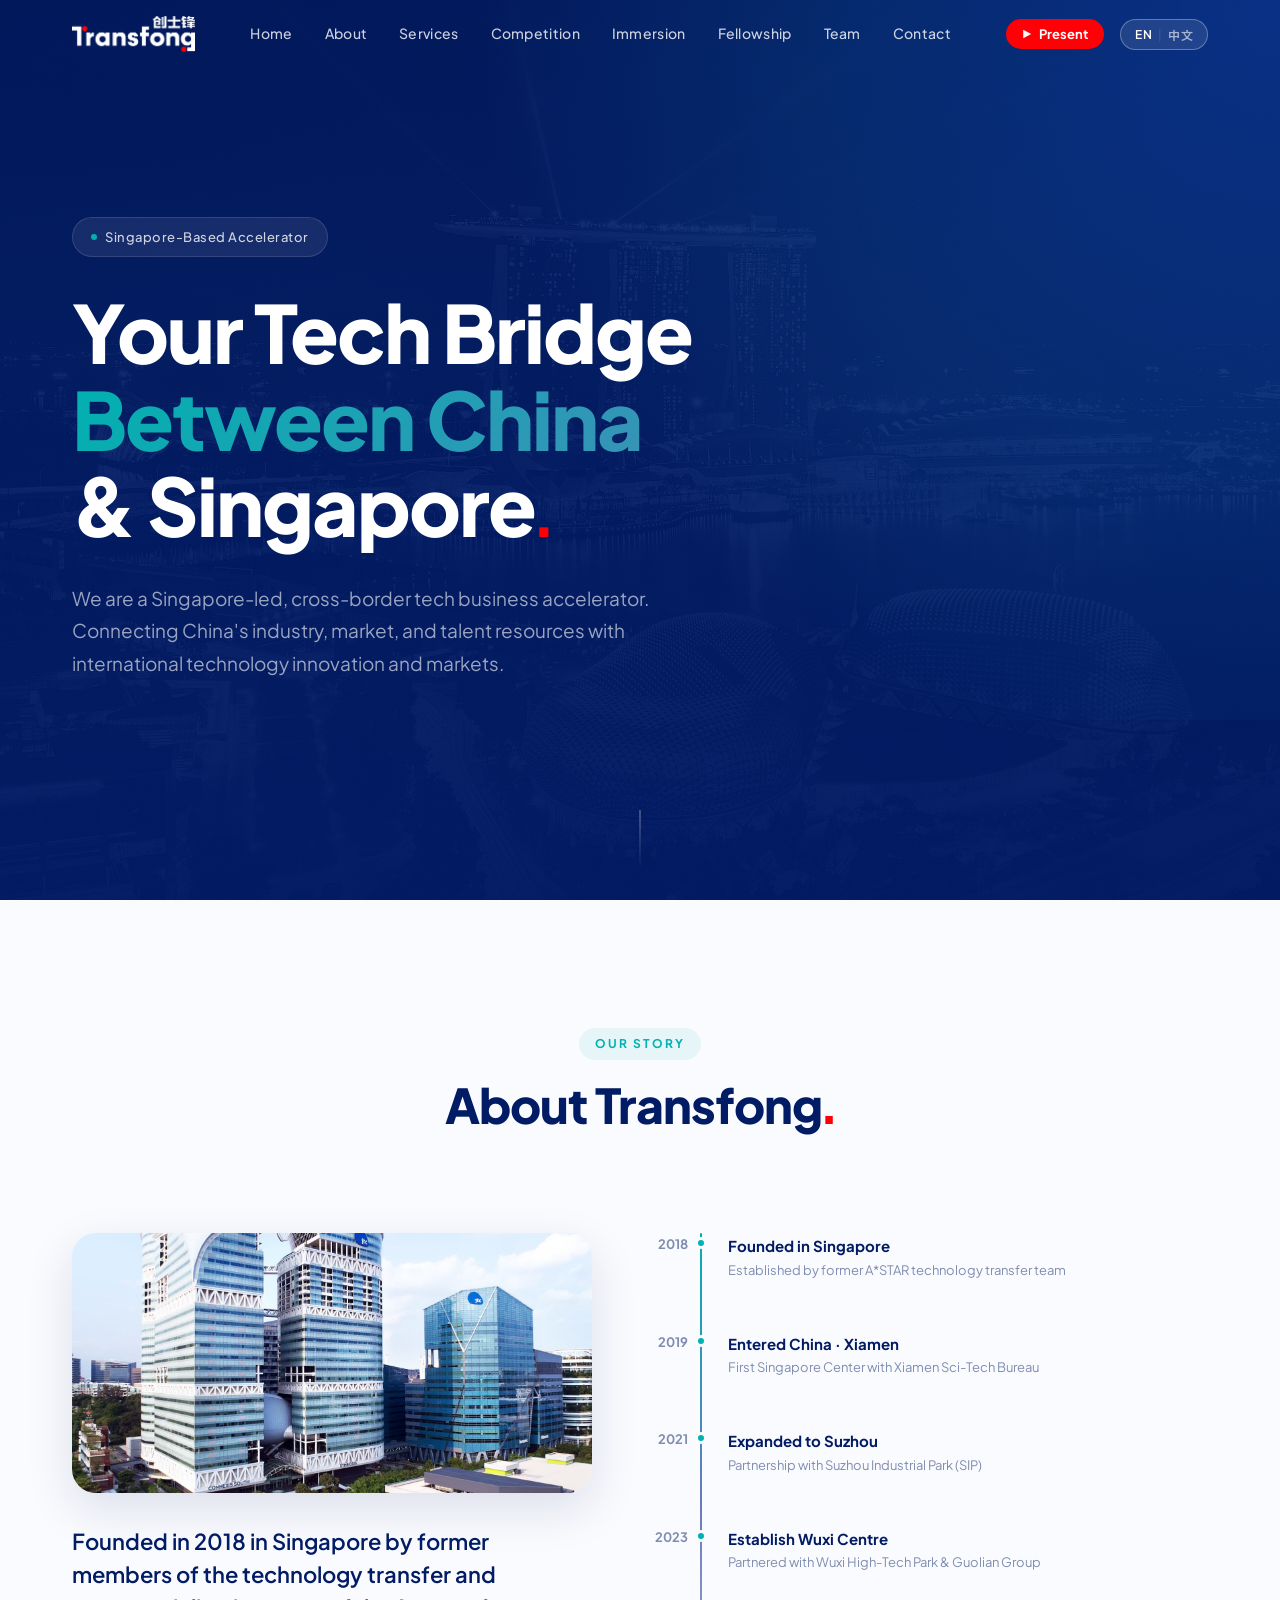
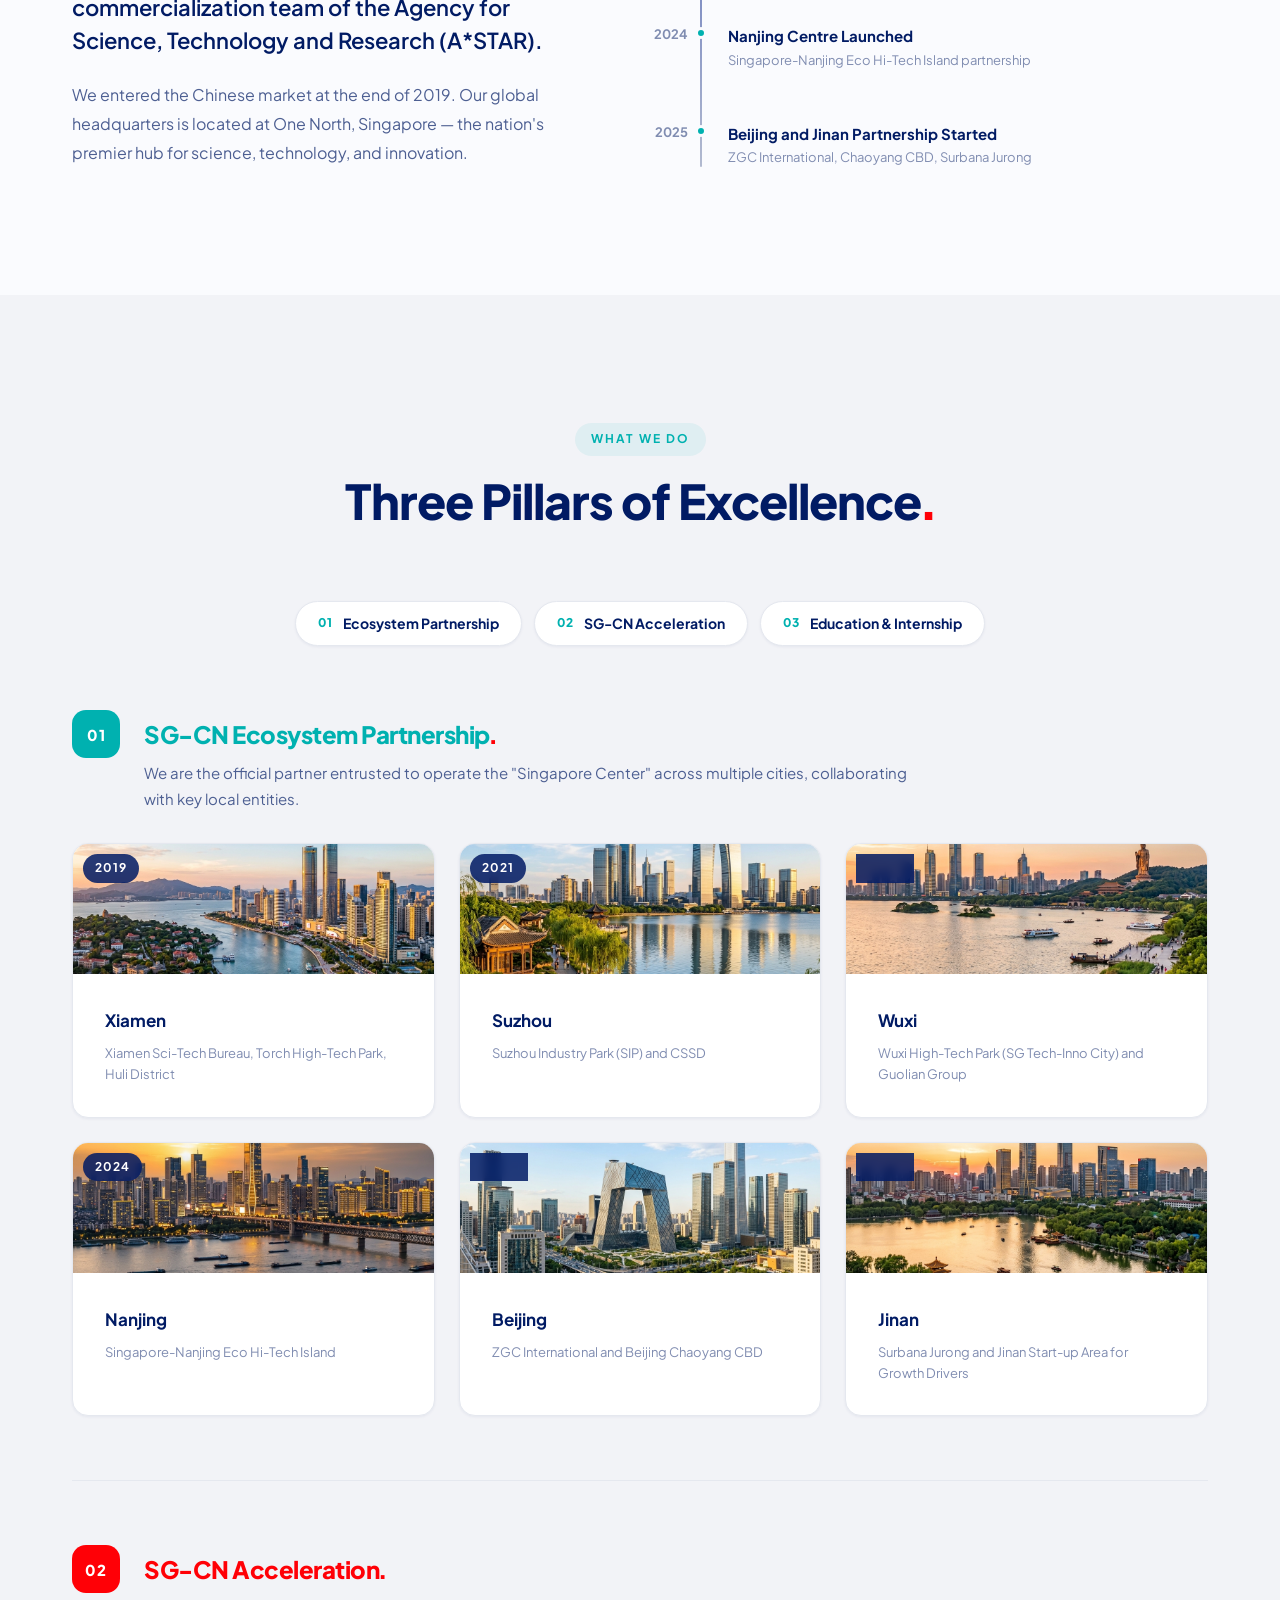
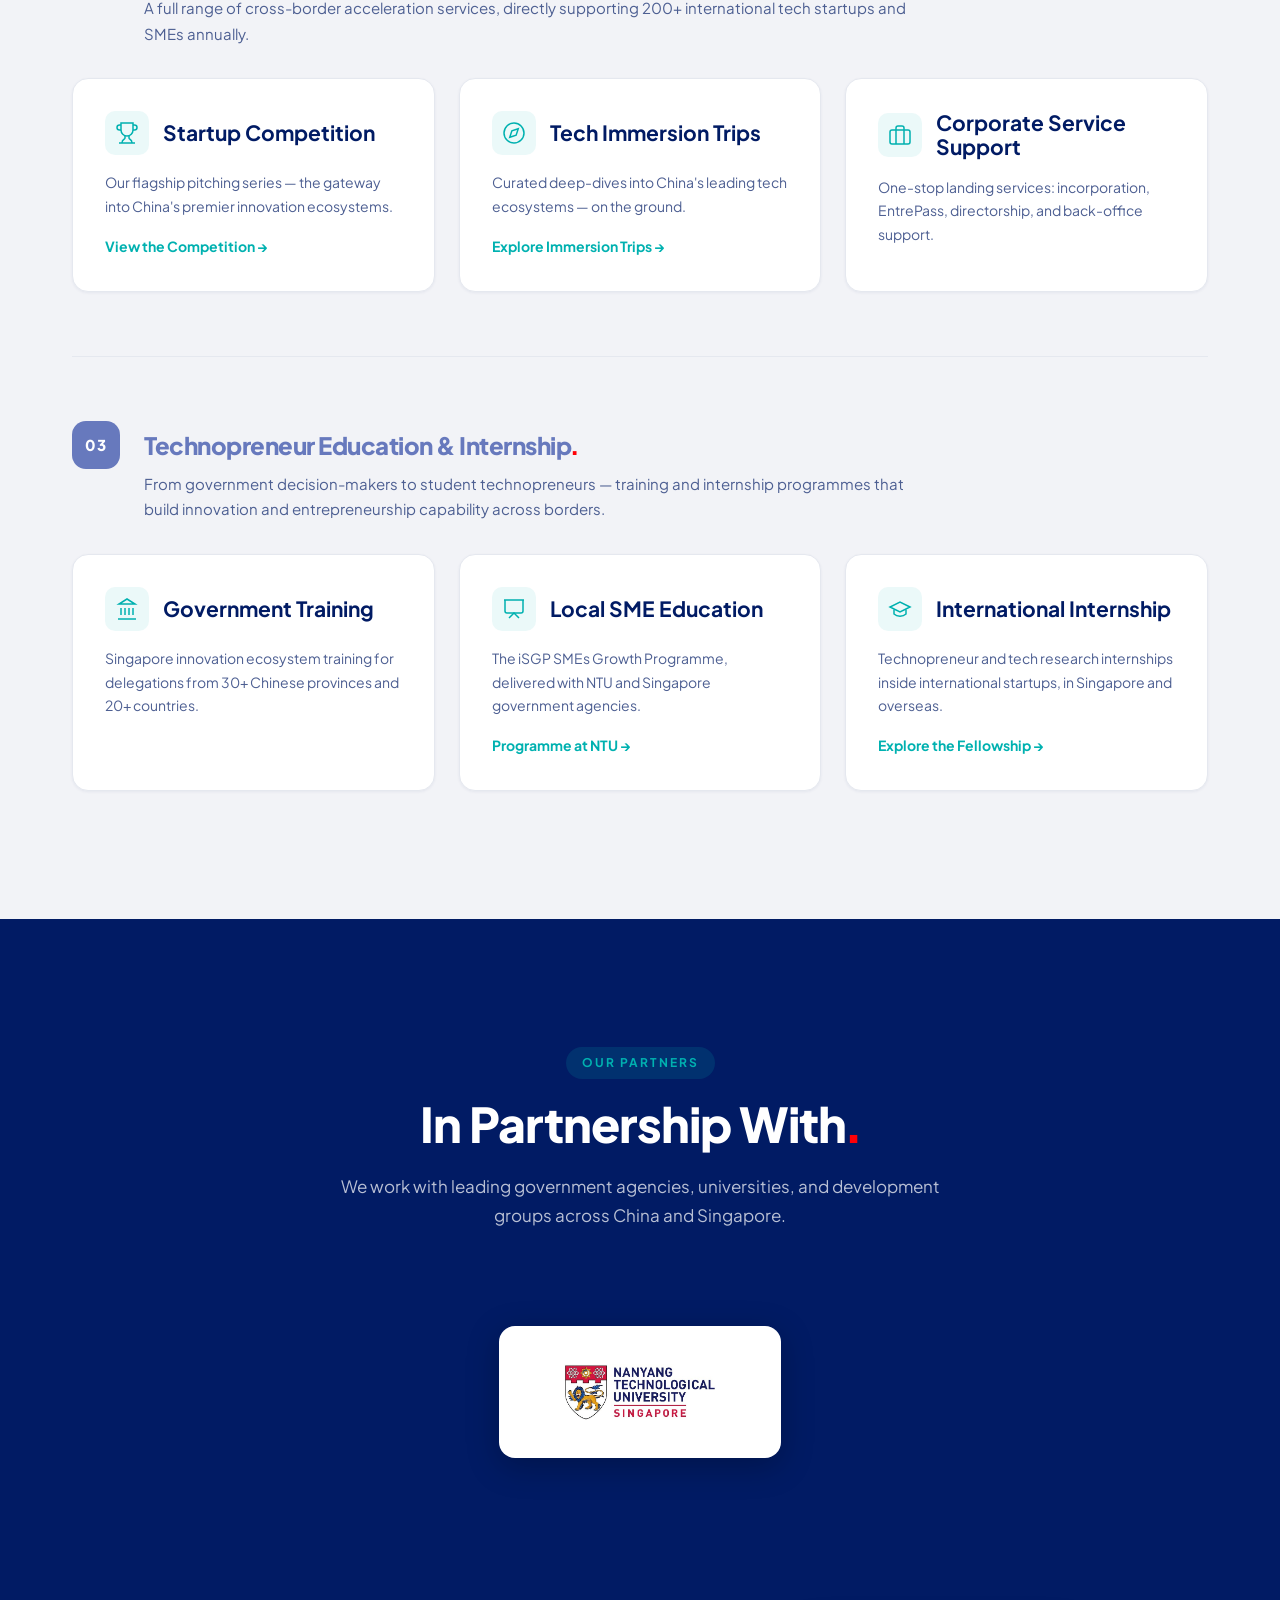
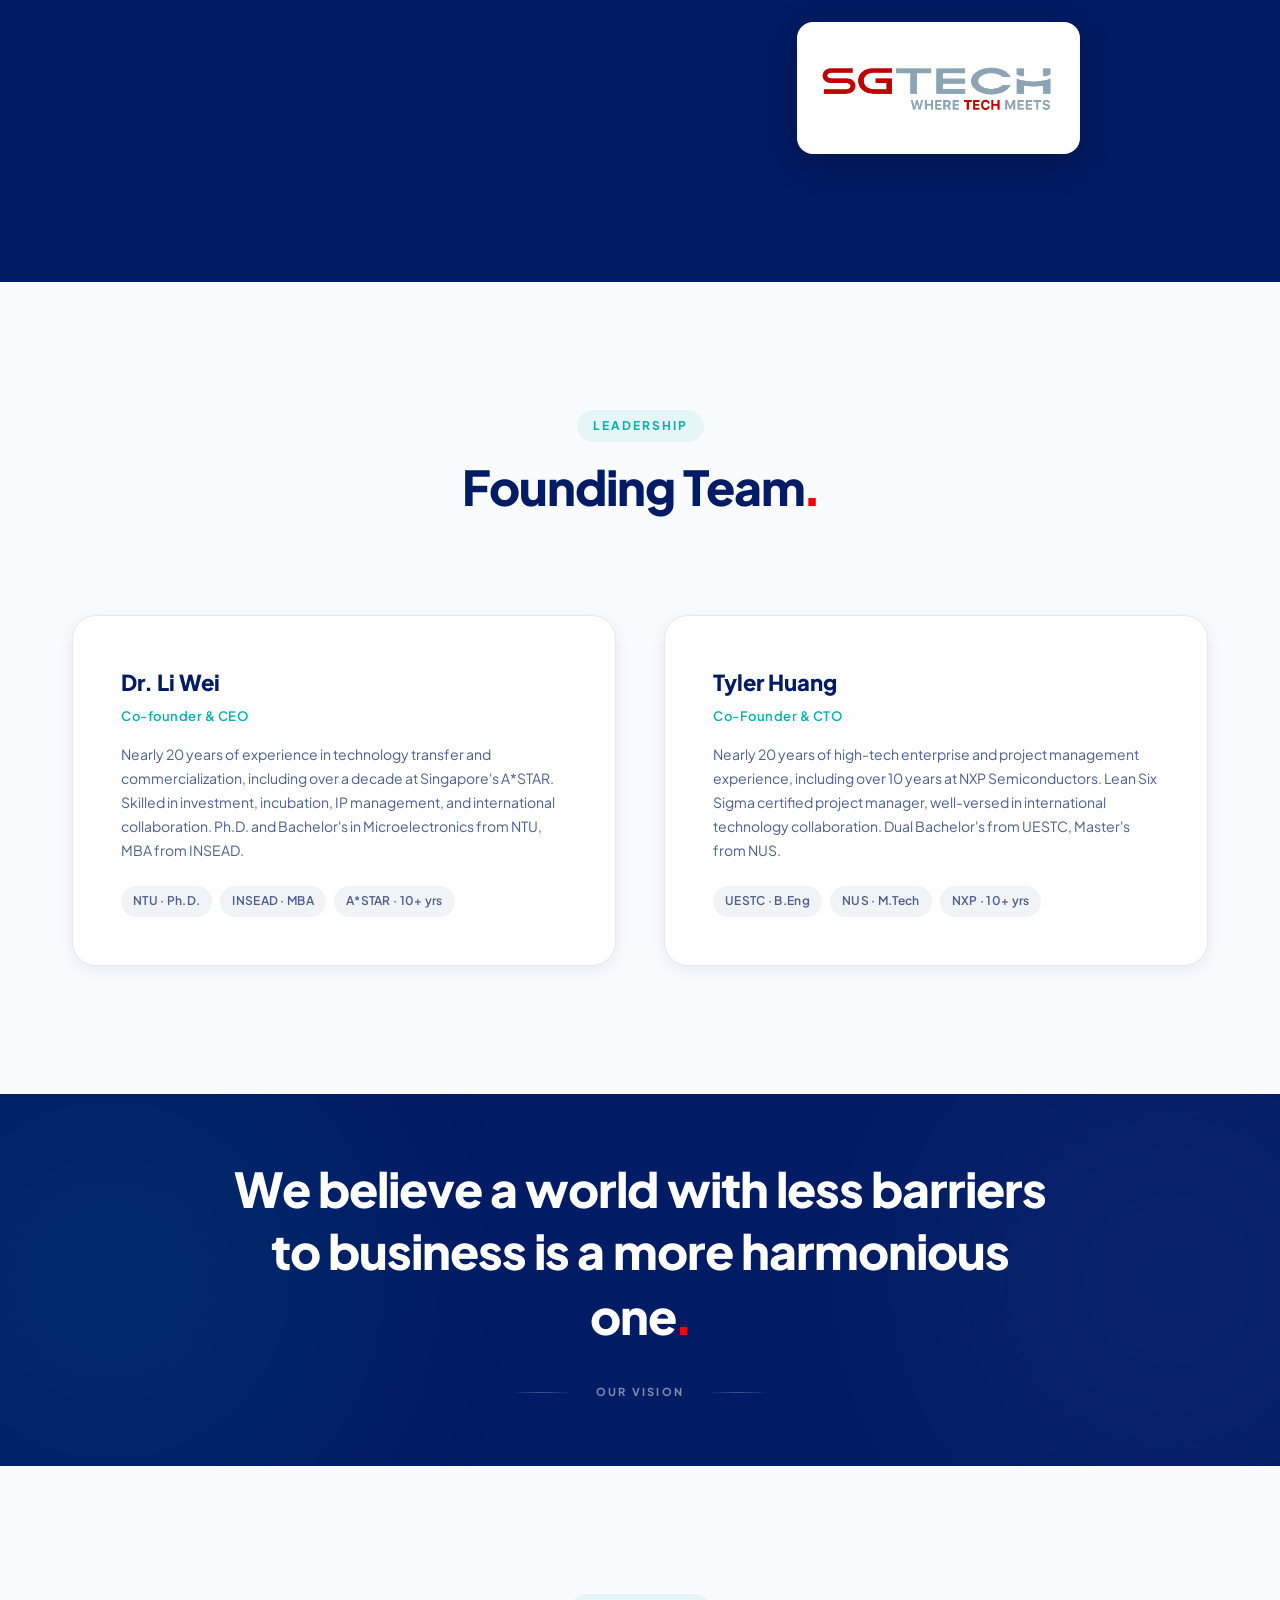
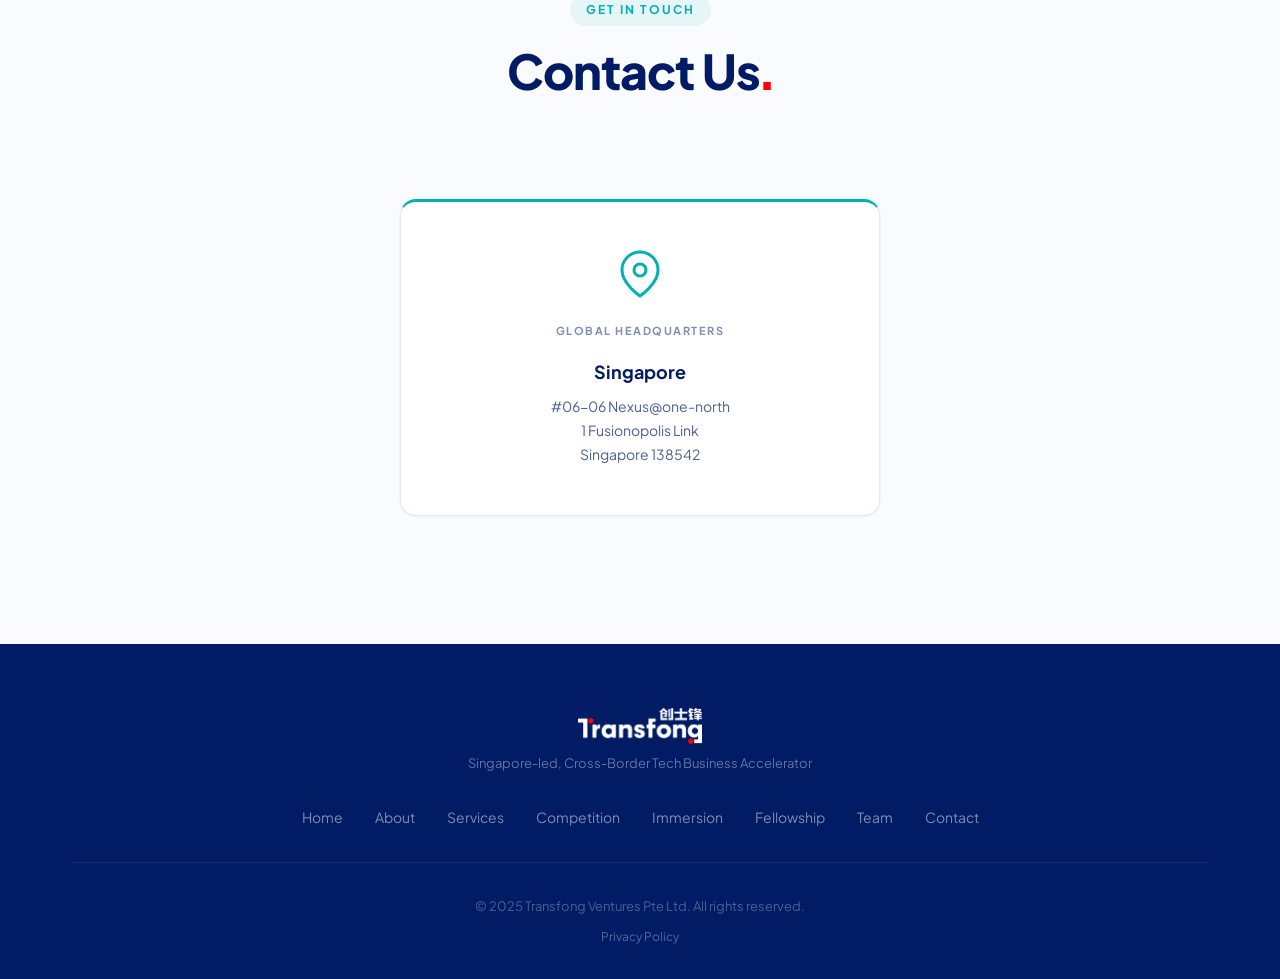
==== index.html @ d2dc5a43 "Partner section becomes flip cards on the webpage and in the deck - Front shows the logo only; hover" ====
<!DOCTYPE html>
<html lang="en" data-lang="en">
<head>
    <meta charset="UTF-8">
    <meta name="viewport" content="width=device-width, initial-scale=1.0">
    <title>Transfong — Cross-Border Tech Business Accelerator</title>
    <link rel="icon" type="image/png" href="favicon.png">
    <meta name="description" content="Transfong is a Singapore-based cross-border tech business accelerator connecting China and international markets through ecosystem partnerships, acceleration, and training.">
    <meta name="keywords" content="Transfong, Singapore, accelerator, cross-border, technology, China, startup">
    <link rel="preconnect" href="https://fonts.googleapis.com">
    <link rel="preconnect" href="https://fonts.gstatic.com" crossorigin>
    <link href="https://fonts.googleapis.com/css2?family=Noto+Sans+SC:wght@300;400;500;600;700;800;900&family=Plus+Jakarta+Sans:wght@300;400;500;600;700;800&display=swap" rel="stylesheet">
    <link rel="stylesheet" href="styles.css">
    <link rel="stylesheet" href="deck.css">
</head>
<body>

    <!-- Skip Link for Keyboard Accessibility -->
    <a href="#hero" class="skip-link">Skip to main content</a>

    <!-- ============ NAVIGATION ============ -->
    <nav class="navbar" id="navbar">
        <div class="nav-inner">
            <a href="#hero" class="nav-logo">
                <img src="pictures/Transfong Chinese Logo - On Blue.png" alt="Transfong" class="nav-logo-img nav-logo-dark" />
                <img src="pictures/Transfong Chinese Logo - On White.png" alt="Transfong" class="nav-logo-img nav-logo-light" />
            </a>
            <div class="nav-links" id="navLinks">
                <a href="#hero" class="nav-link" data-en="Home" data-zh="首页">Home</a>
                <a href="#about" class="nav-link" data-en="About" data-zh="关于我们">About</a>
                <a href="#services" class="nav-link" data-en="Services" data-zh="核心业务">Services</a>
                <a href="ai-acceleration.html" class="nav-link" data-en="Competition" data-zh="科创大赛">Competition</a>
                <a href="ai-immersion.html" class="nav-link" data-en="Immersion" data-zh="沉浸考察">Immersion</a>
                <a href="fellowship.html" class="nav-link" data-en="Fellowship" data-zh="英才计划">Fellowship</a>
                <a href="#team" class="nav-link" data-en="Team" data-zh="团队">Team</a>
                <a href="#contact" class="nav-link" data-en="Contact" data-zh="联系我们">Contact</a>
            </div>
            <div class="nav-actions">
                <button class="lang-toggle" id="langToggle" aria-label="Toggle Language">
                    <span class="lang-option active" data-lang="en">EN</span>
                    <span class="lang-divider">|</span>
                    <span class="lang-option" data-lang="zh">中文</span>
                </button>
                <button class="nav-burger" id="navBurger" aria-label="Toggle Menu">
                    <span></span>
                    <span></span>
                    <span></span>
                </button>
            </div>
        </div>
    </nav>

    <!-- ============ HERO SECTION ============ -->
    <section class="hero hero--photo" id="hero">
        <div class="hero-bg">
            <img src="pictures/Singapore-1.png" alt="Singapore skyline" class="hero-bg-photo" />
            <div class="hero-bg-overlay"></div>
            <!-- Sunshine effect top-right -->
            <div class="hero-sunshine"></div>
            <div class="hero-sunshine-rays"></div>
        </div>
        <div class="hero-content">
            <div class="hero-badge" data-en="Singapore-Based Accelerator" data-zh="新加坡科技加速器">
                <span class="hero-badge-dot"></span>
                Singapore-Based Accelerator
            </div>
            <h1 class="hero-title">
                <span class="hero-title-line" data-en="Your Tech Bridge" data-zh="助力科技企业">Your Tech Bridge</span>
                <span class="hero-title-line hero-title-accent" data-en="Between China" data-zh="搭建跨国">Between China</span>
                <span class="hero-title-line" data-en="& Singapore" data-zh="发展桥梁">& Singapore<span class="title-red-dot">.</span></span>
            </h1>
            <p class="hero-subtitle" data-en="We are a Singapore-led, cross-border tech business accelerator. Connecting China's industry, market, and talent resources with international technology innovation and markets." data-zh="我们是以新加坡为支点的跨境科技业务推动者。连接中国产业、市场和人才资源与国际科创技术和人才资源。">
                We are a Singapore-led, cross-border tech business accelerator. Connecting China's industry, market, and talent resources with international technology innovation and markets.
            </p>

        </div>
        <div class="hero-scroll-indicator">
            <div class="scroll-line"></div>
        </div>
    </section>

    <!-- ============ ABOUT SECTION ============ -->
    <section class="section section-about" id="about">
        <div class="container">
            <div class="section-header">
                <span class="section-label" data-en="Our Story" data-zh="我们的故事">Our Story</span>
                <h2 class="section-title" data-en="About Transfong" data-zh="关于创士锋">About Transfong<span class="title-red-dot">.</span></h2>
            </div>
            <div class="about-grid about-grid--with-photo">
                <div class="about-photo-col">
                    <div class="about-connexis-img">
                        <img src="pictures/Connexis.jpg" alt="Connexis, One-North Singapore" class="about-singapore-photo" />
                    </div>
                    <div class="about-narrative">
                        <p class="about-lead" data-en="Founded in 2018 in Singapore by former members of the technology transfer and commercialization team of the Agency for Science, Technology and Research (A*STAR)." data-zh="2018年，Transfong Ventures（新加坡创士锋）由原新加坡科技研究局（A*STAR）技术转移和商业化团队成员在新加坡创立。">
                            Founded in 2018 in Singapore by former members of the technology transfer and commercialization team of the Agency for Science, Technology and Research (A*STAR).
                        </p>
                        <p class="about-body" data-en="We entered the Chinese market at the end of 2019. Our global headquarters is located at One North, Singapore — the nation's premier hub for science, technology, and innovation." data-zh="2019年底开始进入中国。创士锋新加坡总部位于纬壹科技城——新加坡首屈一指的科技创新枢纽。">
                            We entered the Chinese market at the end of 2019. Our global headquarters is located at One North, Singapore — the nation's premier hub for science, technology, and innovation.
                        </p>
                    </div>
                </div>
                <div class="about-timeline">
                    <div class="timeline">
                        <div class="timeline-item" data-year="2018">
                            <div class="timeline-marker"></div>
                            <div class="timeline-content">
                                <h4 data-en="Founded in Singapore" data-zh="新加坡创立">Founded in Singapore</h4>
                                <p data-en="Established by former A*STAR technology transfer team" data-zh="由原A*STAR技术转移团队创立">Established by former A*STAR technology transfer team</p>
                            </div>
                        </div>
                        <div class="timeline-item" data-year="2019">
                            <div class="timeline-marker"></div>
                            <div class="timeline-content">
                                <h4 data-en="Entered China · Xiamen" data-zh="进入中国 · 厦门">Entered China · Xiamen</h4>
                                <p data-en="First Singapore Center with Xiamen Sci-Tech Bureau" data-zh="首个新加坡中心，与厦门市科技局合作">First Singapore Center with Xiamen Sci-Tech Bureau</p>
                            </div>
                        </div>
                        <div class="timeline-item" data-year="2021">
                            <div class="timeline-marker"></div>
                            <div class="timeline-content">
                                <h4 data-en="Expanded to Suzhou" data-zh="拓展至苏州">Expanded to Suzhou</h4>
                                <p data-en="Partnership with Suzhou Industrial Park (SIP)" data-zh="与苏州工业园区合作">Partnership with Suzhou Industrial Park (SIP)</p>
                            </div>
                        </div>
                        <div class="timeline-item" data-year="2023">
                            <div class="timeline-marker"></div>
                            <div class="timeline-content">
                                <h4 data-en="Establish Wuxi Centre" data-zh="建立无锡中心">Establish Wuxi Centre</h4>
                                <p data-en="Partnered with Wuxi High-Tech Park & Guolian Group" data-zh="与无锡高新区及国联集团合作">Partnered with Wuxi High-Tech Park & Guolian Group</p>
                            </div>
                        </div>
                        <div class="timeline-item" data-year="2024">
                            <div class="timeline-marker"></div>
                            <div class="timeline-content">
                                <h4 data-en="Nanjing Centre Launched" data-zh="南京中心启动">Nanjing Centre Launched</h4>
                                <p data-en="Singapore-Nanjing Eco Hi-Tech Island partnership" data-zh="与新加坡·南京生态科技岛合作">Singapore-Nanjing Eco Hi-Tech Island partnership</p>
                            </div>
                        </div>
                        <div class="timeline-item" data-year="2025">
                            <div class="timeline-marker"></div>
                            <div class="timeline-content">
                                <h4 data-en="Beijing and Jinan Partnership Started" data-zh="启动北京与济南合作">Beijing and Jinan Partnership Started</h4>
                                <p data-en="ZGC International, Chaoyang CBD, Surbana Jurong" data-zh="中关村国际、朝阳CBD、盛裕集团">ZGC International, Chaoyang CBD, Surbana Jurong</p>
                            </div>
                        </div>
                    </div>
                </div>
            </div>
        </div>
    </section>

    <!-- ============ SERVICES SECTION ============ -->
    <section class="section section-services" id="services">
        <style>
        /* --- What We Do (redesigned) — all styles scoped to #services --- */
        #services .wwd-nav { display: flex; justify-content: center; flex-wrap: wrap; gap: 12px; margin-top: -28px; }
        #services .wwd-nav a { display: inline-flex; align-items: center; gap: 10px; padding: 10px 22px; background: var(--white); border: 1px solid var(--border-light); border-radius: var(--radius-full); font-size: 14px; font-weight: 700; color: var(--navy); box-shadow: var(--shadow-sm); transition: all var(--duration-normal) var(--ease-out); }
        #services .wwd-nav a:hover { border-color: var(--teal); transform: translateY(-2px); box-shadow: var(--shadow-md); }
        #services .wwd-nav a:focus-visible { outline: 2px solid var(--teal); outline-offset: 2px; }
        #services .wwd-nav-num { font-size: 12px; font-weight: 800; color: var(--teal); letter-spacing: 1px; }
        #services .wwd-pillar { margin-top: var(--space-3xl); }
        #services .wwd-pillar + .wwd-pillar { margin-top: var(--space-3xl); padding-top: var(--space-3xl); border-top: 1px solid var(--border-light); }
        #services .wwd-pillar-head { display: flex; gap: var(--space-lg); align-items: flex-start; margin-bottom: var(--space-xl); max-width: 860px; }
        #services .wwd-pillar-num { flex-shrink: 0; width: 48px; height: 48px; display: flex; align-items: center; justify-content: center; background: var(--navy); color: var(--white); font-size: 15px; font-weight: 800; letter-spacing: 1px; border-radius: 14px; }
        #services .wwd-pillar-head h3 { font-size: 24px; font-weight: 800; color: var(--navy); letter-spacing: -0.5px; line-height: 1.25; margin: 9px 0 8px; }
        #services .wwd-pillar-head p { font-size: 15px; color: var(--text-secondary); line-height: 1.7; }
        #services .wwd-grid { display: grid; grid-template-columns: repeat(3, 1fr); gap: var(--space-lg); }
        #services .wwd-card { display: flex; flex-direction: column; position: relative; overflow: hidden; background: var(--white); border: 1px solid var(--border-light); border-radius: var(--radius-lg); box-shadow: var(--shadow-sm); transition: all var(--duration-normal) var(--ease-out); }
        #services .wwd-card::before { content: ''; position: absolute; top: 0; left: 0; right: 0; height: 3px; background: linear-gradient(90deg, var(--teal), var(--purple)); transform: scaleX(0); transform-origin: left; transition: transform var(--duration-normal) var(--ease-out); z-index: 1; }
        #services .wwd-card:hover { transform: translateY(-4px); box-shadow: var(--shadow-lg); }
        #services .wwd-card:hover::before { transform: scaleX(1); }
        #services .wwd-city-photo { position: relative; height: 130px; overflow: hidden; }
        #services .wwd-city-photo img { width: 100%; height: 100%; object-fit: cover; transition: transform 0.4s ease; }
        #services .wwd-card:hover .wwd-city-photo img { transform: scale(1.06); }
        #services .wwd-city-year { position: absolute; top: 10px; left: 10px; padding: 4px 12px; background: rgba(1, 27, 100, 0.85); color: var(--white); font-size: 12px; font-weight: 700; letter-spacing: 1px; border-radius: var(--radius-full); backdrop-filter: blur(4px); }
        #services .wwd-card-body { display: flex; flex-direction: column; flex: 1; padding: var(--space-xl); }
        #services .wwd-card-body h4 { font-size: 17px; font-weight: 700; color: var(--navy); margin-bottom: var(--space-sm); }
        #services .wwd-card-body p { font-size: 14px; color: var(--text-secondary); line-height: 1.7; }
        #services .wwd-city .wwd-card-body p { font-size: 13px; color: var(--text-light); line-height: 1.6; }
        #services .wwd-icon { width: 44px; height: 44px; padding: 10px; background: rgba(0, 177, 176, 0.08); border-radius: var(--radius-md); color: var(--teal); margin-bottom: var(--space-md); }
        #services .wwd-icon svg { width: 100%; height: 100%; }
        #services .wwd-sub { font-size: 12px; font-weight: 700; color: var(--teal); letter-spacing: 0.5px; margin-bottom: 6px; }
        #services .wwd-link { margin-top: auto; padding-top: var(--space-md); font-size: 14px; font-weight: 700; color: var(--teal); align-self: flex-start; }
        #services .wwd-link:hover { text-decoration: underline; }
        #services .wwd-link:focus-visible { outline: 2px solid var(--teal); outline-offset: 2px; border-radius: 4px; }
        #services .wwd-card-head { display: flex; align-items: center; gap: 14px; margin-bottom: var(--space-md); }
        #services .wwd-card-head .wwd-icon { margin-bottom: 0; flex-shrink: 0; }
        #services .wwd-card-head h4 { font-size: 21px; font-weight: 700; color: var(--navy); line-height: 1.15; margin-bottom: 0; }
        /* Sub-section (pillar) titles + number chips colored like the internship "Why Join" cards: teal / red / purple */
        #services #pillar-1 .wwd-pillar-num { background: var(--teal); }
        #services #pillar-1 .wwd-pillar-head h3 { color: var(--teal); }
        #services #pillar-2 .wwd-pillar-num { background: var(--red); }
        #services #pillar-2 .wwd-pillar-head h3 { color: var(--red); }
        #services #pillar-3 .wwd-pillar-num { background: var(--purple); }
        #services #pillar-3 .wwd-pillar-head h3 { color: var(--purple); }
        #services.wwd-anim .wwd-reveal { opacity: 0; transform: translateY(24px); transition: opacity 0.6s cubic-bezier(0.16, 1, 0.3, 1), transform 0.6s cubic-bezier(0.16, 1, 0.3, 1); }
        #services.wwd-anim .wwd-reveal.wwd-in { opacity: 1; transform: none; }
        @media (max-width: 1024px) {
            #services .wwd-grid { grid-template-columns: repeat(2, 1fr); }
        }
        @media (max-width: 640px) {
            #services .wwd-grid { grid-template-columns: 1fr; }
            #services .wwd-nav { gap: 8px; }
            #services .wwd-nav a { padding: 8px 16px; font-size: 13px; }
            #services .wwd-pillar-head { flex-direction: column; gap: var(--space-md); }
            #services .wwd-pillar-head h3 { margin-top: 0; }
        }
        </style>
        <div class="container">
            <div class="section-header">
                <span class="section-label" data-en="What We Do" data-zh="我们的业务">What We Do</span>
                <h2 class="section-title" data-en="Three Pillars of Excellence" data-zh="三大业务板块">Three Pillars of Excellence<span class="title-red-dot">.</span></h2>
            </div>

            <nav class="wwd-nav wwd-reveal" aria-label="Three pillars">
                <a href="#pillar-1"><span class="wwd-nav-num" aria-hidden="true">01</span><span data-en="Ecosystem Partnership" data-zh="政府园区国际生态">Ecosystem Partnership</span></a>
                <a href="#pillar-2"><span class="wwd-nav-num" aria-hidden="true">02</span><span data-en="SG-CN Acceleration" data-zh="新中科创加速">SG-CN Acceleration</span></a>
                <a href="#pillar-3"><span class="wwd-nav-num" aria-hidden="true">03</span><span data-en="Education & Internship" data-zh="科创教育与实习">Education & Internship</span></a>
            </nav>

            <!-- Pillar 1 -->
            <div class="wwd-pillar" id="pillar-1">
                <div class="wwd-pillar-head wwd-reveal">
                    <div class="wwd-pillar-num" aria-hidden="true">01</div>
                    <div>
                        <h3 data-en="SG-CN Ecosystem Partnership" data-zh="政府园区国际生态">SG-CN Ecosystem Partnership<span class="title-red-dot">.</span></h3>
                        <p data-en="We are the official partner entrusted to operate the 'Singapore Center' across multiple cities, collaborating with key local entities." data-zh="我们运营多地中国-新加坡合作园区的「新加坡中心」，并与各地核心机构开展深度合作。">We are the official partner entrusted to operate the "Singapore Center" across multiple cities, collaborating with key local entities.</p>
                    </div>
                </div>
                <div class="wwd-grid">
                    <div class="wwd-card wwd-city wwd-reveal">
                        <div class="wwd-city-photo"><img src="pictures/city photos/xiamen.png" alt="Xiamen" loading="lazy"><span class="wwd-city-year">2019</span></div>
                        <div class="wwd-card-body">
                            <h4 data-en="Xiamen" data-zh="厦门">Xiamen</h4>
                            <p data-en="Xiamen Sci-Tech Bureau, Torch High-Tech Park, Huli District" data-zh="厦门市科技局、火炬高新区、湖里区政府">Xiamen Sci-Tech Bureau, Torch High-Tech Park, Huli District</p>
                        </div>
                    </div>
                    <div class="wwd-card wwd-city wwd-reveal">
                        <div class="wwd-city-photo"><img src="pictures/city photos/suzhou_city_1775401526737.png" alt="Suzhou" loading="lazy"><span class="wwd-city-year">2021</span></div>
                        <div class="wwd-card-body">
                            <h4 data-en="Suzhou" data-zh="苏州">Suzhou</h4>
                            <p data-en="Suzhou Industry Park (SIP) and CSSD" data-zh="苏州工业园区及中新集团">Suzhou Industry Park (SIP) and CSSD</p>
                        </div>
                    </div>
                    <div class="wwd-card wwd-city wwd-reveal">
                        <div class="wwd-city-photo"><img src="pictures/city photos/wuxi_city_1775401544086.png" alt="Wuxi" loading="lazy"><span class="wwd-city-year">2023</span></div>
                        <div class="wwd-card-body">
                            <h4 data-en="Wuxi" data-zh="无锡">Wuxi</h4>
                            <p data-en="Wuxi High-Tech Park (SG Tech-Inno City) and Guolian Group" data-zh="无锡高新区及无锡国联集团">Wuxi High-Tech Park (SG Tech-Inno City) and Guolian Group</p>
                        </div>
                    </div>
                    <div class="wwd-card wwd-city wwd-reveal">
                        <div class="wwd-city-photo"><img src="pictures/city photos/nanjing_city_1775401560749.png" alt="Nanjing" loading="lazy"><span class="wwd-city-year">2024</span></div>
                        <div class="wwd-card-body">
                            <h4 data-en="Nanjing" data-zh="南京">Nanjing</h4>
                            <p data-en="Singapore-Nanjing Eco Hi-Tech Island" data-zh="新加坡·南京生态科技岛">Singapore-Nanjing Eco Hi-Tech Island</p>
                        </div>
                    </div>
                    <div class="wwd-card wwd-city wwd-reveal">
                        <div class="wwd-city-photo"><img src="pictures/city photos/beijing_city_1775401578524.png" alt="Beijing" loading="lazy"><span class="wwd-city-year">2025</span></div>
                        <div class="wwd-card-body">
                            <h4 data-en="Beijing" data-zh="北京">Beijing</h4>
                            <p data-en="ZGC International and Beijing Chaoyang CBD" data-zh="中关村国际及北京朝阳CBD">ZGC International and Beijing Chaoyang CBD</p>
                        </div>
                    </div>
                    <div class="wwd-card wwd-city wwd-reveal">
                        <div class="wwd-city-photo"><img src="pictures/city photos/jinan_city_1775401597961.png" alt="Jinan" loading="lazy"><span class="wwd-city-year">2025</span></div>
                        <div class="wwd-card-body">
                            <h4 data-en="Jinan" data-zh="济南">Jinan</h4>
                            <p data-en="Surbana Jurong and Jinan Start-up Area for Growth Drivers" data-zh="盛裕集团及济南新旧动能转换起步区">Surbana Jurong and Jinan Start-up Area for Growth Drivers</p>
                        </div>
                    </div>
                </div>
            </div>

            <!-- Pillar 2 -->
            <div class="wwd-pillar" id="pillar-2">
                <div class="wwd-pillar-head wwd-reveal">
                    <div class="wwd-pillar-num" aria-hidden="true">02</div>
                    <div>
                        <h3 data-en="SG-CN Acceleration" data-zh="新中科创加速">SG-CN Acceleration<span class="title-red-dot">.</span></h3>
                        <p data-en="A full range of cross-border acceleration services, directly supporting 200+ international tech startups and SMEs annually." data-zh="依托新中合作的产业科创生态，为科创企业提供全方位跨国加速服务，每年直接支持200余家国际科创企业。">A full range of cross-border acceleration services, directly supporting 200+ international tech startups and SMEs annually.</p>
                    </div>
                </div>
                <div class="wwd-grid">
                    <div class="wwd-card wwd-reveal">
                        <div class="wwd-card-body">
                            <div class="wwd-card-head">
                                <div class="wwd-icon" aria-hidden="true">
                                    <svg viewBox="0 0 24 24" fill="none" stroke="currentColor" stroke-width="1.5"><path d="M6 9H4.5a2.5 2.5 0 0 1 0-5H6"/><path d="M18 9h1.5a2.5 2.5 0 0 0 0-5H18"/><path d="M4 22h16"/><path d="M10 14.66V17c0 .55-.47.98-.97 1.21C7.85 18.75 7 20.24 7 22"/><path d="M14 14.66V17c0 .55.47.98.97 1.21C16.15 18.75 17 20.24 17 22"/><path d="M18 2H6v7a6 6 0 0 0 12 0V2Z"/></svg>
                                </div>
                                <h4 data-en="Startup Competition" data-zh="科创大赛">Startup Competition</h4>
                            </div>
                            <p data-en="Our flagship pitching series — the gateway into China's premier innovation ecosystems." data-zh="旗舰路演大赛系列——通往中国顶级创新生态的入口。">Our flagship pitching series — the gateway into China's premier innovation ecosystems.</p>
                            <a href="ai-acceleration.html" class="wwd-link" data-en="View the Competition →" data-zh="了解科创大赛 →">View the Competition →</a>
                        </div>
                    </div>
                    <div class="wwd-card wwd-reveal">
                        <div class="wwd-card-body">
                            <div class="wwd-card-head">
                                <div class="wwd-icon" aria-hidden="true">
                                    <svg viewBox="0 0 24 24" fill="none" stroke="currentColor" stroke-width="1.5"><circle cx="12" cy="12" r="10"/><polygon points="16.24 7.76 14.12 14.12 7.76 16.24 9.88 9.88 16.24 7.76"/></svg>
                                </div>
                                <h4 data-en="Tech Immersion Trips" data-zh="科技沉浸考察">Tech Immersion Trips</h4>
                            </div>
                            <p data-en="Curated deep-dives into China's leading tech ecosystems — on the ground." data-zh="深入中国领先科技生态的精品实地考察。">Curated deep-dives into China's leading tech ecosystems — on the ground.</p>
                            <a href="ai-immersion.html" class="wwd-link" data-en="Explore Immersion Trips →" data-zh="了解沉浸考察 →">Explore Immersion Trips →</a>
                        </div>
                    </div>
                    <div class="wwd-card wwd-reveal">
                        <div class="wwd-card-body">
                            <div class="wwd-card-head">
                                <div class="wwd-icon" aria-hidden="true">
                                    <svg viewBox="0 0 24 24" fill="none" stroke="currentColor" stroke-width="1.5"><rect x="2" y="7" width="20" height="14" rx="2" ry="2"/><path d="M16 21V5a2 2 0 0 0-2-2h-4a2 2 0 0 0-2 2v16"/></svg>
                                </div>
                                <h4 data-en="Corporate Service Support" data-zh="企业落地服务">Corporate Service Support</h4>
                            </div>
                            <p data-en="One-stop landing services: incorporation, EntrePass, directorship, and back-office support." data-zh="一站式落地服务：公司注册、创业准证申请、董事服务与后台支持。">One-stop landing services: incorporation, EntrePass, directorship, and back-office support.</p>
                        </div>
                    </div>
                </div>
            </div>

            <!-- Pillar 3 -->
            <div class="wwd-pillar" id="pillar-3">
                <div class="wwd-pillar-head wwd-reveal">
                    <div class="wwd-pillar-num" aria-hidden="true">03</div>
                    <div>
                        <h3 data-en="Technopreneur Education & Internship" data-zh="科创教育与实习">Technopreneur Education & Internship<span class="title-red-dot">.</span></h3>
                        <p data-en="From government decision-makers to student technopreneurs — training and internship programmes that build innovation and entrepreneurship capability across borders." data-zh="从政府决策者到学生科创人才——助力跨国创新创业生态建设的培训与实习项目。">From government decision-makers to student technopreneurs — training and internship programmes that build innovation and entrepreneurship capability across borders.</p>
                    </div>
                </div>
                <div class="wwd-grid">
                    <div class="wwd-card wwd-reveal">
                        <div class="wwd-card-body">
                            <div class="wwd-card-head">
                                <div class="wwd-icon" aria-hidden="true">
                                    <svg viewBox="0 0 24 24" fill="none" stroke="currentColor" stroke-width="1.5"><line x1="3" y1="22" x2="21" y2="22"/><line x1="6" y1="18" x2="6" y2="11"/><line x1="10" y1="18" x2="10" y2="11"/><line x1="14" y1="18" x2="14" y2="11"/><line x1="18" y1="18" x2="18" y2="11"/><polygon points="12 2 20 7 4 7"/></svg>
                                </div>
                                <h4 data-en="Government Training" data-zh="政府培训">Government Training</h4>
                            </div>
                            <p data-en="Singapore innovation ecosystem training for delegations from 30+ Chinese provinces and 20+ countries." data-zh="新加坡创新生态培训——承接中国30余个省市及20多个国家代表团的学习考察。">Singapore innovation ecosystem training for delegations from 30+ Chinese provinces and 20+ countries.</p>
                        </div>
                    </div>
                    <div class="wwd-card wwd-reveal">
                        <div class="wwd-card-body">
                            <div class="wwd-card-head">
                                <div class="wwd-icon" aria-hidden="true">
                                    <svg viewBox="0 0 24 24" fill="none" stroke="currentColor" stroke-width="1.5"><path d="M2 3h20"/><path d="M21 3v11a2 2 0 0 1-2 2H5a2 2 0 0 1-2-2V3"/><path d="m7 21 5-5 5 5"/></svg>
                                </div>
                                <h4 data-en="Local SME Education" data-zh="本地中小企业培训">Local SME Education</h4>
                            </div>
                            <p data-en="The iSGP SMEs Growth Programme, delivered with NTU and Singapore government agencies." data-zh="与南洋理工大学及新加坡政府机构合作开展iSGP新加坡企业成长营。">The iSGP SMEs Growth Programme, delivered with NTU and Singapore government agencies.</p>
                            <a href="https://www.ntu.edu.sg/ntupreneur/programmes/professional-development/iSGP-chinese" target="_blank" rel="noopener" class="wwd-link" data-en="Programme at NTU →" data-zh="查看NTU课程页面 →">Programme at NTU →</a>
                        </div>
                    </div>
                    <div class="wwd-card wwd-reveal">
                        <div class="wwd-card-body">
                            <div class="wwd-card-head">
                                <div class="wwd-icon" aria-hidden="true">
                                    <svg viewBox="0 0 24 24" fill="none" stroke="currentColor" stroke-width="1.5"><path d="M22 10 12 5 2 10l10 5 10-5Z"/><path d="M6 12.5V17c3 3 9 3 12 0v-4.5"/></svg>
                                </div>
                                <h4 data-en="International Internship" data-zh="国际实习">International Internship</h4>
                            </div>
                            <p data-en="Technopreneur and tech research internships inside international startups, in Singapore and overseas." data-zh="科创与科研项目实习——为学生提供进入国际科技创业公司的实习机会。">Technopreneur and tech research internships inside international startups, in Singapore and overseas.</p>
                            <a href="fellowship.html" class="wwd-link" data-en="Explore the Fellowship →" data-zh="了解英才计划 →">Explore the Fellowship →</a>
                        </div>
                    </div>
                </div>
            </div>
        </div>
        <script>
        /* Scoped to #services: scroll-reveal for the redesigned What We Do section */
        (function () {
            var sec = document.getElementById('services');
            if (!sec || !('IntersectionObserver' in window)) return;
            if (window.matchMedia && window.matchMedia('(prefers-reduced-motion: reduce)').matches) return;
            sec.classList.add('wwd-anim');
            var els = sec.querySelectorAll('.wwd-reveal');
            els.forEach(function (el, i) { el.style.transitionDelay = (i % 3) * 0.08 + 's'; });
            var io = new IntersectionObserver(function (entries) {
                entries.forEach(function (entry) {
                    if (entry.isIntersecting) {
                        entry.target.classList.add('wwd-in');
                        io.unobserve(entry.target);
                    }
                });
            }, { rootMargin: '0px 0px -60px 0px' });
            els.forEach(function (el) { io.observe(el); });
        })();
        </script>
    </section>

    <!-- ============ PARTNERS ============ -->
    <section class="section section-partners" id="partners">
        <div class="container">
            <div class="section-header">
                <span class="section-label" data-en="Our Partners" data-zh="合作伙伴">Our Partners</span>
                <h2 class="section-title" data-en="In Partnership With" data-zh="携手同行">In Partnership With<span class="title-red-dot">.</span></h2>
                <p class="partners-subtitle" data-en="We work with leading government agencies, universities, and development groups across China and Singapore." data-zh="我们与中新两地领先的政府机构、高校与产业集团深度合作。">We work with leading government agencies, universities, and development groups across China and Singapore.</p>
            </div>
            <div class="partners-grid">
                <div class="partner-card" tabindex="0" role="button" aria-label="Flip card to view partner name">
                    <div class="partner-card-inner">
                        <div class="partner-card-front"><div class="partner-logo"><img src="pictures/logos/caiep.png" alt="CAIEP" loading="lazy"></div></div>
                        <div class="partner-card-back"><p class="partner-name" data-en="China Association for International Exchange of Personnel" data-zh="中国国际人才交流协会">China Association for International Exchange of Personnel</p></div>
                    </div>
                </div>
                <div class="partner-card" tabindex="0" role="button" aria-label="Flip card to view partner name">
                    <div class="partner-card-inner">
                        <div class="partner-card-front"><div class="partner-logo"><img src="pictures/logos/ntu.jpg" alt="Nanyang Technological University" loading="lazy"></div></div>
                        <div class="partner-card-back"><p class="partner-name" data-en="Nanyang Technological University, Singapore" data-zh="新加坡南洋理工大学">Nanyang Technological University, Singapore</p></div>
                    </div>
                </div>
                <div class="partner-card" tabindex="0" role="button" aria-label="Flip card to view partner name">
                    <div class="partner-card-inner">
                        <div class="partner-card-front"><div class="partner-logo"><img src="pictures/logos/surbana-jurong.png" alt="Surbana Jurong" loading="lazy"></div></div>
                        <div class="partner-card-back"><p class="partner-name" data-en="Surbana Jurong, Singapore" data-zh="新加坡盛裕集团">Surbana Jurong, Singapore</p></div>
                    </div>
                </div>
                <div class="partner-card" tabindex="0" role="button" aria-label="Flip card to view partner name">
                    <div class="partner-card-inner">
                        <div class="partner-card-front"><div class="partner-logo"><img src="pictures/logos/zgc.jpg" alt="Zhongguancun Industry Development Group" loading="lazy"></div></div>
                        <div class="partner-card-back"><p class="partner-name" data-en="Zhongguancun Industry Development Group" data-zh="中关村产业发展集团">Zhongguancun Industry Development Group</p></div>
                    </div>
                </div>
                <div class="partner-card" tabindex="0" role="button" aria-label="Flip card to view partner name">
                    <div class="partner-card-inner">
                        <div class="partner-card-front"><div class="partner-logo"><img src="pictures/logos/nanjing-eco-island.jpg" alt="Singapore-Nanjing Eco Hi-Tech Island" loading="lazy"></div></div>
                        <div class="partner-card-back"><p class="partner-name" data-en="Singapore-Nanjing Eco Hi-Tech Island" data-zh="新加坡·南京生态科技岛">Singapore-Nanjing Eco Hi-Tech Island</p></div>
                    </div>
                </div>
                <div class="partner-card" tabindex="0" role="button" aria-label="Flip card to view partner name">
                    <div class="partner-card-inner">
                        <div class="partner-card-front"><div class="partner-logo"><img src="pictures/logos/wuxi-sgtic.jpg" alt="Wuxi-Singapore Sci-Tech Innovation City" loading="lazy"></div></div>
                        <div class="partner-card-back"><p class="partner-name" data-en="Wuxi-Singapore Sci-Tech Innovation City" data-zh="无锡新加坡科创城">Wuxi-Singapore Sci-Tech Innovation City</p></div>
                    </div>
                </div>
                <div class="partner-card" tabindex="0" role="button" aria-label="Flip card to view partner name">
                    <div class="partner-card-inner">
                        <div class="partner-card-front"><div class="partner-logo"><img src="pictures/logos/sip.jpg" alt="Suzhou Industrial Park" loading="lazy"></div></div>
                        <div class="partner-card-back"><p class="partner-name" data-en="Suzhou Industrial Park" data-zh="苏州工业园区">Suzhou Industrial Park</p></div>
                    </div>
                </div>
                <div class="partner-card" tabindex="0" role="button" aria-label="Flip card to view partner name">
                    <div class="partner-card-inner">
                        <div class="partner-card-front"><div class="partner-logo"><img src="pictures/logos/shanghai-university.svg" alt="Shanghai University" loading="lazy"></div></div>
                        <div class="partner-card-back"><p class="partner-name" data-en="Shanghai University" data-zh="上海大学">Shanghai University</p></div>
                    </div>
                </div>
                <div class="partner-card" tabindex="0" role="button" aria-label="Flip card to view partner name">
                    <div class="partner-card-inner">
                        <div class="partner-card-front"><div class="partner-logo"><img src="pictures/logos/sgtech.png" alt="SGTech" loading="lazy"></div></div>
                        <div class="partner-card-back"><p class="partner-name" data-en="SGTech, Singapore" data-zh="新加坡科技商会 SGTech">SGTech, Singapore</p></div>
                    </div>
                </div>
            </div>
        </div>
    </section>

    <!-- ============ TEAM SECTION ============ -->
    <section class="section section-team" id="team">
        <div class="container">
            <div class="section-header">
                <span class="section-label" data-en="Leadership" data-zh="领导团队">Leadership</span>
                <h2 class="section-title" data-en="Founding Team" data-zh="创始团队">Founding Team<span class="title-red-dot">.</span></h2>
            </div>
            <div class="team-grid">
                <div class="team-card">

                    <div class="team-card-info">
                        <h3 data-en="Dr. Li Wei" data-zh="李葳博士">Dr. Li Wei</h3>
                        <span class="team-role" data-en="Co-founder & CEO" data-zh="联合创始人，CEO">Co-founder & CEO</span>
                        <p class="team-bio" data-en="Nearly 20 years of experience in technology transfer and commercialization, including over a decade at Singapore's A*STAR. Skilled in investment, incubation, IP management, and international collaboration. Ph.D. and Bachelor's in Microelectronics from NTU, MBA from INSEAD." data-zh="近20年技术转移和商业化经验，曾任职新加坡科技研究局10余年，熟悉科技企业投资孵化、知识产权管理、科技企业跨国发展和国际合作。拥有新加坡南洋理工大学微电子专业学士和博士学位以及欧洲工商管理学院INSEAD MBA硕士学位。">
                            Nearly 20 years of experience in technology transfer and commercialization, including over a decade at Singapore's A*STAR. Skilled in investment, incubation, IP management, and international collaboration. Ph.D. and Bachelor's in Microelectronics from NTU, MBA from INSEAD.
                        </p>
                        <div class="team-credentials">
                            <span class="credential" data-en="NTU · Ph.D." data-zh="南洋理工 · 博士">NTU · Ph.D.</span>
                            <span class="credential" data-en="INSEAD · MBA" data-zh="INSEAD · MBA">INSEAD · MBA</span>
                            <span class="credential" data-en="A*STAR · 10+ yrs" data-zh="A*STAR · 10+年">A*STAR · 10+ yrs</span>
                        </div>
                    </div>
                </div>
                <div class="team-card">

                    <div class="team-card-info">
                        <h3 data-en="Tyler Huang" data-zh="黄天路">Tyler Huang</h3>
                        <span class="team-role" data-en="Co-Founder & CTO" data-zh="联合创始人，CTO">Co-Founder & CTO</span>
                        <p class="team-bio" data-en="Nearly 20 years of high-tech enterprise and project management experience, including over 10 years at NXP Semiconductors. Lean Six Sigma certified project manager, well-versed in international technology collaboration. Dual Bachelor's from UESTC, Master's from NUS." data-zh="近20年高科技企业和项目管理经验，曾任职恩智浦半导体NXP 10余年，Lean Six Sigma职业项目经理人，熟悉国际科技项目合作。拥有中国成都电子科技大学电子工程和英语双学士以及新加坡国立大学科技管理硕士学位。">
                            Nearly 20 years of high-tech enterprise and project management experience, including over 10 years at NXP Semiconductors. Lean Six Sigma certified project manager, well-versed in international technology collaboration. Dual Bachelor's from UESTC, Master's from NUS.
                        </p>
                        <div class="team-credentials">
                            <span class="credential" data-en="UESTC · B.Eng" data-zh="电子科大 · 双学士">UESTC · B.Eng</span>
                            <span class="credential" data-en="NUS · M.Tech" data-zh="新加坡国大 · 硕士">NUS · M.Tech</span>
                            <span class="credential" data-en="NXP · 10+ yrs" data-zh="NXP · 10+年">NXP · 10+ yrs</span>
                        </div>
                    </div>
                </div>
            </div>
        </div>
    </section>

    <!-- ============ VISION SECTION ============ -->
    <section class="section section-vision" id="vision">
        <div class="vision-glow vision-glow--left"></div>
        <div class="vision-glow vision-glow--right"></div>
        <div class="container">
            <div class="vision-content">
                <h2 class="vision-statement" data-en="We believe a world with less barriers to business is a more harmonious one." data-zh="我们相信，减少商业壁垒的世界将更加和谐共融。">
                    We believe a world with less barriers to business is a more harmonious one<span class="title-red-dot">.</span>
                </h2>
                <div class="vision-divider">
                    <span class="vision-divider-line"></span>
                    <span class="vision-divider-label" data-en="Our Vision" data-zh="我们的愿景">Our Vision</span>
                    <span class="vision-divider-line"></span>
                </div>
            </div>
        </div>
    </section>

    <!-- ============ CONTACT SECTION ============ -->
    <section class="section section-contact" id="contact">
        <div class="container">
            <div class="section-header">
                <span class="section-label" data-en="Get In Touch" data-zh="联系方式">Get In Touch</span>
                <h2 class="section-title" data-en="Contact Us" data-zh="联系我们">Contact Us<span class="title-red-dot">.</span></h2>
            </div>
            <div class="contact-grid">
                <div class="contact-card contact-card-hq">
                    <div class="contact-card-icon">
                        <svg viewBox="0 0 24 24" fill="none" stroke="currentColor" stroke-width="1.5"><path d="M21 10c0 7-9 13-9 13s-9-6-9-13a9 9 0 0 1 18 0z"/><circle cx="12" cy="10" r="3"/></svg>
                    </div>
                    <div class="contact-card-tag" data-en="Global Headquarters" data-zh="新加坡总部">Global Headquarters</div>
                    <h3 data-en="Singapore" data-zh="新加坡">Singapore</h3>
                    <p>#06-06 Nexus@one-north<br>1 Fusionopolis Link<br>Singapore 138542</p>
                </div>

            </div>
        </div>
    </section>

    <!-- ============ FOOTER ============ -->
    <footer class="footer">
        <div class="container">
            <div class="footer-inner">
                <div class="footer-brand">
                    <img src="pictures/Transfong Chinese Logo - On Blue.png" alt="Transfong" class="footer-logo-img" />
                    <p class="footer-tagline" data-en="Singapore-led, Cross-Border Tech Business Accelerator" data-zh="以新加坡为支点的跨境科技业务推动者">Singapore-led, Cross-Border Tech Business Accelerator</p>
                </div>
                <div class="footer-links">
                    <a href="#hero" data-en="Home" data-zh="首页">Home</a>
                    <a href="#about" data-en="About" data-zh="关于我们">About</a>
                    <a href="#services" data-en="Services" data-zh="核心业务">Services</a>
                    <a href="ai-acceleration.html" data-en="Competition" data-zh="科创大赛">Competition</a>
                    <a href="ai-immersion.html" data-en="Immersion" data-zh="沉浸考察">Immersion</a>
                    <a href="fellowship.html" data-en="Fellowship" data-zh="英才计划">Fellowship</a>
                    <a href="#team" data-en="Team" data-zh="团队">Team</a>
                    <a href="#contact" data-en="Contact" data-zh="联系我们">Contact</a>
                </div>
                <div class="footer-bottom">
                    <p>&copy; 2025 Transfong Ventures Pte Ltd. <span data-en="All rights reserved." data-zh="版权所有。">All rights reserved.</span></p>
                    <p class="footer-legal-links">
                        <a href="privacy.html" data-en="Privacy Policy" data-zh="隐私政策">Privacy Policy</a>
                    </p>
                </div>
            </div>
        </div>
    </footer>

    <script src="script.js"></script>

    <!-- ============ PRESENTATION SLIDES (deck.js renders these on "Present") ============ -->
    <template id="deckSlides">

        <!-- 1 · Title (navy) -->
        <div class="tf-slide tf-slide--navy">
            <img class="tf-bg" src="pictures/deck/network-wave-navy.png" alt="">
            <div class="tf-veil"></div>
            <div class="tf-title-body">
                <img class="tf-logo" src="pictures/deck/transfong-logo-on-blue.png" alt="Transfong">
                <div class="tf-eyebrow" data-en="Singapore-Based Accelerator · Company Introduction" data-zh="新加坡科技加速器 · 公司介绍">Singapore-Based Accelerator · Company Introduction</div>
                <h1>
                    <span class="tf-title-line" data-en="Your Tech Bridge" data-zh="助力科技企业">Your Tech Bridge</span>
                    <span class="tf-title-line"><span class="tf-title-accent" data-en="Between China &amp; Singapore" data-zh="搭建跨国发展桥梁">Between China &amp; Singapore</span><span class="title-red-dot">.</span></span>
                </h1>
            </div>
            <p class="tf-title-sub" data-en="A Singapore-led, cross-border tech business accelerator — connecting China's industry, market and talent resources with international technology innovation and markets." data-zh="我们是以新加坡为支点的跨境科技业务推动者——连接中国产业、市场和人才资源与国际科创技术和人才资源。">A Singapore-led, cross-border tech business accelerator — connecting China's industry, market and talent resources with international technology innovation and markets.</p>
            <div class="tf-foot" data-en="Singapore · China · International · www.transfong.com" data-zh="新加坡 · 中国 · 国际 · www.transfong.com">Singapore · China · International · www.transfong.com</div>
            <div class="tf-rule"></div>
        </div>

        <!-- 2 · About (white, 3 cards) -->
        <div class="tf-slide">
            <div class="tf-content">
                <div class="tf-eyebrow" data-en="Our story" data-zh="我们的故事">Our story</div>
                <h2 data-en="About Transfong" data-zh="关于创士锋">About Transfong<span class="title-red-dot">.</span></h2>
                <p class="tf-sub" data-en="Built by technology transfer practitioners, operating on both sides of the Singapore-China corridor." data-zh="由技术转移与商业化的实践者创立，在中新走廊两端同时运营。">Built by technology transfer practitioners, operating on both sides of the Singapore-China corridor.</p>
                <div class="tf-grid tf-grid--3">
                    <div class="tf-card">
                        <div class="tf-num">01</div>
                        <h4><span data-en="Founded in Singapore" data-zh="创立于新加坡">Founded in Singapore</span><span class="title-red-dot">.</span></h4>
                        <p data-en="Established in 2018 by former members of the technology transfer and commercialisation team at A*STAR, Singapore's national research agency." data-zh="2018年由新加坡科技研究局（A*STAR）技术转移与商业化团队的前成员创立。">Established in 2018 by former members of the technology transfer and commercialisation team at A*STAR, Singapore's national research agency.</p>
                    </div>
                    <div class="tf-card">
                        <div class="tf-num">02</div>
                        <h4><span data-en="Operating inside China" data-zh="深耕中国市场">Operating inside China</span><span class="title-red-dot">.</span></h4>
                        <p data-en="We entered the Chinese market at the end of 2019 and now operate the 'Singapore Centre' across six innovation cities." data-zh="我们于2019年底进入中国市场，目前在六座创新城市运营“新加坡中心”。">We entered the Chinese market at the end of 2019 and now operate the 'Singapore Centre' across six innovation cities.</p>
                    </div>
                    <div class="tf-card">
                        <div class="tf-num">03</div>
                        <h4><span data-en="Headquartered at One North" data-zh="总部位于纬壹科技城">Headquartered at One North</span><span class="title-red-dot">.</span></h4>
                        <p data-en="Our global headquarters sits at One North, Singapore's premier hub for science, technology and innovation." data-zh="全球总部位于新加坡纬壹科技城——新加坡首屈一指的科学、技术与创新枢纽。">Our global headquarters sits at One North, Singapore's premier hub for science, technology and innovation.</p>
                    </div>
                </div>
            </div>
            <div class="tf-rule"></div>
        </div>

        <!-- 3 · Journey timeline (navy) -->
        <div class="tf-slide tf-slide--navy">
            <div class="tf-content">
                <div class="tf-eyebrow" data-en="Since 2018" data-zh="自2018年以来">Since 2018</div>
                <h2 data-en="How we grew the corridor" data-zh="我们如何拓展这条走廊">How we grew the corridor<span class="title-red-dot">.</span></h2>
                <p class="tf-sub" data-en="From a Singapore founding team to a network of Singapore Centres across China's innovation cities." data-zh="从新加坡的创始团队，到覆盖中国多座创新城市的“新加坡中心”网络。">From a Singapore founding team to a network of Singapore Centres across China's innovation cities.</p>
                <div class="tf-timeline">
                    <div class="tf-trip">
                        <div class="tf-track"><div class="tf-line"></div><div class="tf-node"></div></div>
                        <div class="tf-trip-date" data-en="2018" data-zh="2018">2018</div>
                        <div class="tf-trip-n" data-en="SINGAPORE" data-zh="新加坡">SINGAPORE</div>
                        <div class="tf-trip-cities" data-en="Founded by the former A*STAR technology transfer team" data-zh="由A*STAR技术转移团队前成员创立">Founded by the former A*STAR technology transfer team</div>
                    </div>
                    <div class="tf-trip">
                        <div class="tf-track"><div class="tf-line"></div><div class="tf-node"></div></div>
                        <div class="tf-trip-date" data-en="2019" data-zh="2019">2019</div>
                        <div class="tf-trip-n" data-en="XIAMEN" data-zh="厦门">XIAMEN</div>
                        <div class="tf-trip-cities" data-en="First Singapore Centre, with Xiamen Sci-Tech Bureau" data-zh="首个新加坡中心，携手厦门科技局">First Singapore Centre, with Xiamen Sci-Tech Bureau</div>
                    </div>
                    <div class="tf-trip">
                        <div class="tf-track"><div class="tf-line"></div><div class="tf-node"></div></div>
                        <div class="tf-trip-date" data-en="2021" data-zh="2021">2021</div>
                        <div class="tf-trip-n" data-en="SUZHOU" data-zh="苏州">SUZHOU</div>
                        <div class="tf-trip-cities" data-en="Expanded through a partnership with Suzhou Industrial Park" data-zh="通过与苏州工业园区合作实现拓展">Expanded through a partnership with Suzhou Industrial Park</div>
                    </div>
                    <div class="tf-trip">
                        <div class="tf-track"><div class="tf-line"></div><div class="tf-node"></div></div>
                        <div class="tf-trip-date" data-en="2023" data-zh="2023">2023</div>
                        <div class="tf-trip-n" data-en="WUXI" data-zh="无锡">WUXI</div>
                        <div class="tf-trip-cities" data-en="Centre established with Wuxi High-Tech Park and Guolian Group" data-zh="携手无锡高新区与国联集团设立中心">Centre established with Wuxi High-Tech Park and Guolian Group</div>
                    </div>
                    <div class="tf-trip">
                        <div class="tf-track"><div class="tf-line"></div><div class="tf-node"></div></div>
                        <div class="tf-trip-date" data-en="2024" data-zh="2024">2024</div>
                        <div class="tf-trip-n" data-en="NANJING" data-zh="南京">NANJING</div>
                        <div class="tf-trip-cities" data-en="Launched with the Singapore-Nanjing Eco Hi-Tech Island" data-zh="携手新加坡南京生态科技岛启动">Launched with the Singapore-Nanjing Eco Hi-Tech Island</div>
                    </div>
                    <div class="tf-trip">
                        <div class="tf-track"><div class="tf-line"></div><div class="tf-node"></div></div>
                        <div class="tf-trip-date" data-en="2025" data-zh="2025">2025</div>
                        <div class="tf-trip-n" data-en="BEIJING · JINAN" data-zh="北京 · 济南">BEIJING · JINAN</div>
                        <div class="tf-trip-cities" data-en="Partnerships with ZGC International, Chaoyang CBD and Surbana Jurong" data-zh="携手中关村国际、朝阳CBD与盛裕集团">Partnerships with ZGC International, Chaoyang CBD and Surbana Jurong</div>
                    </div>
                </div>
            </div>
            <div class="tf-rule"></div>
        </div>

        <!-- 4 · Three pillars (white, 3 cards) -->
        <div class="tf-slide">
            <div class="tf-content">
                <div class="tf-eyebrow" data-en="What we do" data-zh="核心业务">What we do</div>
                <h2 data-en="Three pillars of excellence" data-zh="三大核心支柱">Three pillars of excellence<span class="title-red-dot">.</span></h2>
                <p class="tf-sub" data-en="A full bridge between China and Singapore — from ecosystem partnerships to acceleration, education and internship." data-zh="连接中新的完整桥梁——从生态伙伴关系到加速服务、教育与实习。">A full bridge between China and Singapore — from ecosystem partnerships to acceleration, education and internship.</p>
                <div class="tf-grid tf-grid--3">
                    <div class="tf-card">
                        <div class="tf-num">01</div>
                        <h4><span data-en="SG-CN ecosystem partnership" data-zh="中新生态伙伴关系">SG-CN ecosystem partnership</span><span class="title-red-dot">.</span></h4>
                        <p data-en="The official partner entrusted to operate the 'Singapore Centre' across six cities, working with key local government and industry entities." data-zh="作为受托运营“新加坡中心”的官方合作伙伴，覆盖六座城市，携手当地重要政府与产业机构。">The official partner entrusted to operate the 'Singapore Centre' across six cities, working with key local government and industry entities.</p>
                    </div>
                    <div class="tf-card">
                        <div class="tf-num">02</div>
                        <h4><span data-en="SG-CN acceleration" data-zh="中新科创加速">SG-CN acceleration</span><span class="title-red-dot">.</span></h4>
                        <p data-en="A full range of cross-border acceleration services, directly supporting 200+ international tech startups and SMEs every year." data-zh="全方位的跨境加速服务，每年直接支持200多家国际科技初创企业与中小企业。">A full range of cross-border acceleration services, directly supporting 200+ international tech startups and SMEs every year.</p>
                    </div>
                    <div class="tf-card">
                        <div class="tf-num">03</div>
                        <h4><span data-en="Technopreneur education &amp; internship" data-zh="科创教育与实习">Technopreneur education &amp; internship</span><span class="title-red-dot">.</span></h4>
                        <p data-en="From government decision-makers to student technopreneurs — training and internship programmes that build capability across borders." data-zh="从政府决策者到学生科创人才——跨境培养创新与创业能力的培训及实习项目。">From government decision-makers to student technopreneurs — training and internship programmes that build capability across borders.</p>
                    </div>
                </div>
            </div>
            <div class="tf-rule"></div>
        </div>

        <!-- 5 · Pillar 1: the Singapore Centre network (navy, 6 compact cards) -->
        <div class="tf-slide tf-slide--navy">
            <div class="tf-content">
                <div class="tf-eyebrow" data-en="Pillar 01 · Ecosystem partnership" data-zh="支柱一 · 生态伙伴关系">Pillar 01 · Ecosystem partnership</div>
                <h2 data-en="The Singapore Centre network" data-zh="新加坡中心网络">The Singapore Centre network<span class="title-red-dot">.</span></h2>
                <p class="tf-sub" data-en="We are the official partner entrusted to operate the 'Singapore Centre' across these cities, collaborating with key local entities." data-zh="我们是受托运营“新加坡中心”的官方合作伙伴，在以下城市与当地重要机构携手合作。">We are the official partner entrusted to operate the 'Singapore Centre' across these cities, collaborating with key local entities.</p>
                <div class="tf-grid tf-grid--6">
                    <div class="tf-card tf-card--compact">
                        <h4><span data-en="Xiamen" data-zh="厦门">Xiamen</span><span class="title-red-dot">.</span></h4>
                        <p data-en="Sci-Tech Bureau, Torch High-Tech Park, Huli District" data-zh="科技局、火炬高新区、湖里区">Sci-Tech Bureau, Torch High-Tech Park, Huli District</p>
                    </div>
                    <div class="tf-card tf-card--compact">
                        <h4><span data-en="Suzhou" data-zh="苏州">Suzhou</span><span class="title-red-dot">.</span></h4>
                        <p data-en="Suzhou Industrial Park (SIP) and CSSD" data-zh="苏州工业园区（SIP）与中新集团">Suzhou Industrial Park (SIP) and CSSD</p>
                    </div>
                    <div class="tf-card tf-card--compact">
                        <h4><span data-en="Wuxi" data-zh="无锡">Wuxi</span><span class="title-red-dot">.</span></h4>
                        <p data-en="High-Tech Park (SG Tech-Inno City) and Guolian Group" data-zh="高新区（新加坡科创城）与国联集团">High-Tech Park (SG Tech-Inno City) and Guolian Group</p>
                    </div>
                    <div class="tf-card tf-card--compact">
                        <h4><span data-en="Nanjing" data-zh="南京">Nanjing</span><span class="title-red-dot">.</span></h4>
                        <p data-en="Singapore-Nanjing Eco Hi-Tech Island" data-zh="新加坡南京生态科技岛">Singapore-Nanjing Eco Hi-Tech Island</p>
                    </div>
                    <div class="tf-card tf-card--compact">
                        <h4><span data-en="Beijing" data-zh="北京">Beijing</span><span class="title-red-dot">.</span></h4>
                        <p data-en="ZGC International and Beijing Chaoyang CBD" data-zh="中关村国际与北京朝阳CBD">ZGC International and Beijing Chaoyang CBD</p>
                    </div>
                    <div class="tf-card tf-card--compact">
                        <h4><span data-en="Jinan" data-zh="济南">Jinan</span><span class="title-red-dot">.</span></h4>
                        <p data-en="Surbana Jurong and Jinan Start-up Area for Growth Drivers" data-zh="盛裕集团与济南新旧动能转换起步区">Surbana Jurong and Jinan Start-up Area for Growth Drivers</p>
                    </div>
                </div>
            </div>
            <div class="tf-rule"></div>
        </div>

        <!-- 6 · Pillar 2: acceleration (white, 3 cards) -->
        <div class="tf-slide">
            <div class="tf-content">
                <div class="tf-eyebrow" data-en="Pillar 02 · SG-CN acceleration" data-zh="支柱二 · 中新科创加速">Pillar 02 · SG-CN acceleration</div>
                <h2 data-en="Supporting 200+ startups a year" data-zh="每年支持200多家科创企业">Supporting 200+ startups a year<span class="title-red-dot">.</span></h2>
                <p class="tf-sub" data-en="A full range of cross-border acceleration services, directly supporting international tech startups and SMEs into and out of China." data-zh="全方位的跨境加速服务，助力国际科技初创企业与中小企业进出中国市场。">A full range of cross-border acceleration services, directly supporting international tech startups and SMEs into and out of China.</p>
                <div class="tf-grid tf-grid--3">
                    <div class="tf-card">
                        <div class="tf-num">01</div>
                        <h4><span data-en="Startup competition" data-zh="科创大赛">Startup competition</span><span class="title-red-dot">.</span></h4>
                        <p data-en="Our flagship pitching series — the gateway into China's premier innovation ecosystems." data-zh="我们的旗舰路演系列——通往中国顶级创新生态的入口。">Our flagship pitching series — the gateway into China's premier innovation ecosystems.</p>
                    </div>
                    <div class="tf-card">
                        <div class="tf-num">02</div>
                        <h4><span data-en="Tech immersion trips" data-zh="科技沉浸考察">Tech immersion trips</span><span class="title-red-dot">.</span></h4>
                        <p data-en="Curated deep-dives into China's leading tech ecosystems — on the ground, three to four times a year." data-zh="深入中国领先科技生态的定制考察——每年三至四次实地开展。">Curated deep-dives into China's leading tech ecosystems — on the ground, three to four times a year.</p>
                    </div>
                    <div class="tf-card">
                        <div class="tf-num">03</div>
                        <h4><span data-en="Corporate service support" data-zh="企业落地服务">Corporate service support</span><span class="title-red-dot">.</span></h4>
                        <p data-en="One-stop landing services: incorporation, EntrePass, directorship, and back-office support." data-zh="一站式落地服务：公司注册、创业准证、董事服务与后台支持。">One-stop landing services: incorporation, EntrePass, directorship, and back-office support.</p>
                    </div>
                </div>
            </div>
            <div class="tf-rule"></div>
        </div>

        <!-- 7 · Pillar 3: education & internship (white, 3 cards) -->
        <div class="tf-slide">
            <div class="tf-content">
                <div class="tf-eyebrow" data-en="Pillar 03 · Education &amp; internship" data-zh="支柱三 · 科创教育与实习">Pillar 03 · Education &amp; internship</div>
                <h2 data-en="Building technopreneurs, across borders" data-zh="跨境培养科创人才">Building technopreneurs, across borders<span class="title-red-dot">.</span></h2>
                <p class="tf-sub" data-en="From government decision-makers to student technopreneurs — programmes that build innovation and entrepreneurship capability." data-zh="从政府决策者到学生科创人才——培养创新与创业能力的系列项目。">From government decision-makers to student technopreneurs — programmes that build innovation and entrepreneurship capability.</p>
                <div class="tf-grid tf-grid--3">
                    <div class="tf-card">
                        <div class="tf-num">01</div>
                        <h4><span data-en="Government training" data-zh="政府培训">Government training</span><span class="title-red-dot">.</span></h4>
                        <p data-en="Singapore innovation ecosystem training for delegations from 30+ Chinese provinces and 20+ countries." data-zh="面向中国30多个省份及20多个国家代表团的新加坡创新生态培训。">Singapore innovation ecosystem training for delegations from 30+ Chinese provinces and 20+ countries.</p>
                    </div>
                    <div class="tf-card">
                        <div class="tf-num">02</div>
                        <h4><span data-en="Local SME education" data-zh="本地中小企业教育">Local SME education</span><span class="title-red-dot">.</span></h4>
                        <p data-en="The iSGP SMEs Growth Programme, delivered with NTU and Singapore government agencies." data-zh="与南洋理工大学及新加坡政府机构共同交付的iSGP中小企业成长计划。">The iSGP SMEs Growth Programme, delivered with NTU and Singapore government agencies.</p>
                    </div>
                    <div class="tf-card">
                        <div class="tf-num">03</div>
                        <h4><span data-en="International internship" data-zh="国际实习">International internship</span><span class="title-red-dot">.</span></h4>
                        <p data-en="The Transfong Fellowship — technopreneur and tech research internships inside international startups." data-zh="创士锋英才计划——在国际初创企业中开展科创与技术研究实习。">The Transfong Fellowship — technopreneur and tech research internships inside international startups.</p>
                    </div>
                </div>
            </div>
            <div class="tf-rule"></div>
        </div>

        <!-- 8 · Partners (navy logo wall) -->
        <div class="tf-slide tf-slide--navy">
            <div class="tf-content">
                <div class="tf-eyebrow" data-en="Our partners" data-zh="合作伙伴">Our partners</div>
                <h2 data-en="In partnership with" data-zh="合作伙伴">In partnership with<span class="title-red-dot">.</span></h2>
                <p class="tf-sub" data-en="We work with leading government agencies, universities, and development groups across China and Singapore." data-zh="我们与中新两地领先的政府机构、高校及开发集团紧密合作。">We work with leading government agencies, universities, and development groups across China and Singapore.</p>
                <div class="tf-logo-grid">
                    <div class="tf-logo-card">
                        <div class="tf-logo-inner">
                            <div class="tf-logo-front"><img src="pictures/logos/caiep.png" alt=""></div>
                            <div class="tf-logo-back"><span data-en="China Association for International Exchange of Personnel" data-zh="中国国际人才交流协会">China Association for International Exchange of Personnel</span></div>
                        </div>
                    </div>
                    <div class="tf-logo-card">
                        <div class="tf-logo-inner">
                            <div class="tf-logo-front"><img src="pictures/logos/ntu.jpg" alt=""></div>
                            <div class="tf-logo-back"><span data-en="Nanyang Technological University, Singapore" data-zh="新加坡南洋理工大学">Nanyang Technological University, Singapore</span></div>
                        </div>
                    </div>
                    <div class="tf-logo-card">
                        <div class="tf-logo-inner">
                            <div class="tf-logo-front"><img src="pictures/logos/surbana-jurong.png" alt=""></div>
                            <div class="tf-logo-back"><span data-en="Surbana Jurong, Singapore" data-zh="新加坡盛裕集团">Surbana Jurong, Singapore</span></div>
                        </div>
                    </div>
                    <div class="tf-logo-card">
                        <div class="tf-logo-inner">
                            <div class="tf-logo-front"><img src="pictures/logos/zgc.jpg" alt=""></div>
                            <div class="tf-logo-back"><span data-en="Zhongguancun Industry Development Group" data-zh="中关村产业发展集团">Zhongguancun Industry Development Group</span></div>
                        </div>
                    </div>
                    <div class="tf-logo-card">
                        <div class="tf-logo-inner">
                            <div class="tf-logo-front"><img src="pictures/logos/nanjing-eco-island.jpg" alt=""></div>
                            <div class="tf-logo-back"><span data-en="Singapore-Nanjing Eco Hi-Tech Island" data-zh="新加坡南京生态科技岛">Singapore-Nanjing Eco Hi-Tech Island</span></div>
                        </div>
                    </div>
                    <div class="tf-logo-card">
                        <div class="tf-logo-inner">
                            <div class="tf-logo-front"><img src="pictures/logos/wuxi-sgtic.jpg" alt=""></div>
                            <div class="tf-logo-back"><span data-en="Wuxi-Singapore Sci-Tech Innovation City" data-zh="无锡新加坡科创城">Wuxi-Singapore Sci-Tech Innovation City</span></div>
                        </div>
                    </div>
                    <div class="tf-logo-card">
                        <div class="tf-logo-inner">
                            <div class="tf-logo-front"><img src="pictures/logos/sip.jpg" alt=""></div>
                            <div class="tf-logo-back"><span data-en="Suzhou Industrial Park" data-zh="苏州工业园区">Suzhou Industrial Park</span></div>
                        </div>
                    </div>
                    <div class="tf-logo-card">
                        <div class="tf-logo-inner">
                            <div class="tf-logo-front"><img src="pictures/logos/shanghai-university.svg" alt=""></div>
                            <div class="tf-logo-back"><span data-en="Shanghai University" data-zh="上海大学">Shanghai University</span></div>
                        </div>
                    </div>
                    <div class="tf-logo-card">
                        <div class="tf-logo-inner">
                            <div class="tf-logo-front"><img src="pictures/logos/sgtech.png" alt=""></div>
                            <div class="tf-logo-back"><span data-en="SGTech, Singapore" data-zh="新加坡科技企业协会">SGTech, Singapore</span></div>
                        </div>
                    </div>
                </div>
            </div>
            <div class="tf-rule"></div>
        </div>

        <!-- 9 · Founding team (white, 2 person cards) -->
        <div class="tf-slide">
            <div class="tf-content">
                <div class="tf-eyebrow" data-en="Leadership" data-zh="领导团队">Leadership</div>
                <h2 data-en="Founding team" data-zh="创始团队">Founding team<span class="title-red-dot">.</span></h2>
                <p class="tf-sub" data-en="Technology transfer and high-tech industry practitioners, with four decades of combined experience across Singapore and China." data-zh="技术转移与高科技产业的实践者，在中新两地拥有合计四十年的行业经验。">Technology transfer and high-tech industry practitioners, with four decades of combined experience across Singapore and China.</p>
                <div class="tf-grid tf-grid--2">
                    <div class="tf-card tf-person">
                        <img src="pictures/mentors/li-wei.jpeg" alt="">
                        <h4><span data-en="Dr. Li Wei" data-zh="李伟博士">Dr. Li Wei</span><span class="title-red-dot">.</span></h4>
                        <div class="tf-role" data-en="Co-founder &amp; CEO" data-zh="联合创始人兼首席执行官">Co-founder &amp; CEO</div>
                        <p data-en="Nearly 20 years in technology transfer and commercialisation, including over a decade at A*STAR. Skilled in investment, incubation, IP management and international collaboration." data-zh="近20年技术转移与商业化经验，其中十余年任职于新加坡科技研究局。擅长投资、孵化、知识产权管理与国际合作。">Nearly 20 years in technology transfer and commercialisation, including over a decade at A*STAR. Skilled in investment, incubation, IP management and international collaboration.</p>
                        <div class="tf-creds"><span>NTU · Ph.D.</span><span>INSEAD · MBA</span><span data-en="A*STAR · 10+ yrs" data-zh="A*STAR · 10年以上">A*STAR · 10+ yrs</span></div>
                    </div>
                    <div class="tf-card tf-person">
                        <img src="pictures/mentors/tyler-huang.jpeg" alt="">
                        <h4><span data-en="Tyler Huang" data-zh="黄伟杰">Tyler Huang</span><span class="title-red-dot">.</span></h4>
                        <div class="tf-role" data-en="Co-founder &amp; CTO" data-zh="联合创始人兼首席技术官">Co-founder &amp; CTO</div>
                        <p data-en="Nearly 20 years in high-tech enterprise and project management, including over 10 years at NXP Semiconductors. Lean Six Sigma certified project manager." data-zh="近20年高科技企业与项目管理经验，其中十余年任职于恩智浦半导体。精益六西格玛认证项目经理。">Nearly 20 years in high-tech enterprise and project management, including over 10 years at NXP Semiconductors. Lean Six Sigma certified project manager.</p>
                        <div class="tf-creds"><span>UESTC · B.Eng</span><span>NUS · M.Tech</span><span data-en="NXP · 10+ yrs" data-zh="NXP · 10年以上">NXP · 10+ yrs</span></div>
                    </div>
                </div>
            </div>
            <div class="tf-rule"></div>
        </div>

        <!-- 10 · Vision (navy statement) -->
        <div class="tf-slide tf-slide--navy">
            <img class="tf-bg" src="pictures/deck/globe-in-hand.png" alt="" style="opacity:.85">
            <div class="tf-veil tf-veil--left"></div>
            <div class="tf-statement">
                <div class="tf-eyebrow" data-en="Our vision" data-zh="我们的愿景">Our vision</div>
                <h2 data-en="We believe a world with less barriers to business is a more harmonious one" data-zh="我们相信，商业壁垒更少的世界，是更和谐的世界">We believe a world with less barriers to business is a more harmonious one<span class="title-red-dot">.</span></h2>
                <p class="tf-includes" data-en="Global headquarters · One North, Singapore — with Singapore Centres across Xiamen, Suzhou, Wuxi, Nanjing, Beijing and Jinan." data-zh="全球总部 · 新加坡纬壹科技城——并在厦门、苏州、无锡、南京、北京与济南设有新加坡中心。">Global headquarters · One North, Singapore — with Singapore Centres across Xiamen, Suzhou, Wuxi, Nanjing, Beijing and Jinan.</p>
            </div>
            <div class="tf-foot">hello@transfong.com · www.transfong.com</div>
            <div class="tf-rule"></div>
        </div>

    </template>
    <script src="deck.js"></script>
</body>
</html>
---- styles.css ----
/* ============================================
   TRANSFONG CORPORATE WEBSITE — DESIGN SYSTEM
   ============================================ */

/* --- CSS Custom Properties --- */
:root {
    /* Primary */
    --navy: #011B64;
    --red: #FF0006;
    --white: #FFFFFF;

    /* Secondary */
    --teal: #00B1B0;
    --purple: #6779BD;

    /* Navy Tints */
    --navy-90: #1A3173;
    --navy-80: #344983;
    --navy-70: #4D5F92;
    --navy-60: #6776A2;
    --navy-50: #808DB1;
    --navy-40: #99A4C1;
    --navy-30: #B2BAD0;
    --navy-20: #CCD1E0;
    --navy-10: #E5E8EF;
    --navy-05: #F2F3F7;

    /* Functional */
    --bg-primary: #FAFBFE;
    --bg-section: #F2F3F7;
    --text-primary: #011B64;
    --text-secondary: #4D5F92;
    --text-light: #808DB1;
    --border-light: #E5E8EF;

    /* Typography */
    --font-display: 'Plus Jakarta Sans', 'Noto Sans SC', sans-serif;
    --font-body: 'Plus Jakarta Sans', 'Noto Sans SC', sans-serif;

    /* Spacing */
    --space-xs: 0.25rem;
    --space-sm: 0.5rem;
    --space-md: 1rem;
    --space-lg: 1.5rem;
    --space-xl: 2rem;
    --space-2xl: 3rem;
    --space-3xl: 4rem;
    --space-4xl: 6rem;
    --space-5xl: 8rem;

    /* Border Radius */
    --radius-sm: 6px;
    --radius-md: 10px;
    --radius-lg: 16px;
    --radius-xl: 24px;
    --radius-full: 9999px;

    /* Shadows */
    --shadow-sm: 0 1px 3px rgba(1, 27, 100, 0.06);
    --shadow-md: 0 4px 16px rgba(1, 27, 100, 0.08);
    --shadow-lg: 0 8px 32px rgba(1, 27, 100, 0.1);
    --shadow-xl: 0 16px 48px rgba(1, 27, 100, 0.12);

    /* Transitions */
    --ease-out: cubic-bezier(0.16, 1, 0.3, 1);
    --ease-spring: cubic-bezier(0.34, 1.56, 0.64, 1);
    --duration-fast: 200ms;
    --duration-normal: 400ms;
    --duration-slow: 600ms;
}

/* --- Reset & Base --- */
*, *::before, *::after {
    margin: 0;
    padding: 0;
    box-sizing: border-box;
}

html {
    scroll-behavior: smooth;
    -webkit-font-smoothing: antialiased;
    -moz-osx-font-smoothing: grayscale;
}

body {
    font-family: var(--font-body);
    font-size: 16px;
    line-height: 1.7;
    color: var(--text-primary);
    background: var(--bg-primary);
    overflow-x: hidden;
}

a {
    text-decoration: none;
    color: inherit;
}

button {
    border: none;
    background: none;
    cursor: pointer;
    font-family: inherit;
}

img {
    max-width: 100%;
    display: block;
}

.container {
    max-width: 1200px;
    margin: 0 auto;
    padding: 0 var(--space-xl);
}

/* ============================================
   NAVIGATION
   ============================================ */
.navbar {
    position: fixed;
    top: 0;
    left: 0;
    right: 0;
    z-index: 1000;
    padding: var(--space-md) 0;
    transition: all var(--duration-normal) var(--ease-out);
    background: transparent;
}

.navbar.scrolled {
    background: rgba(250, 251, 254, 0.92);
    backdrop-filter: blur(20px);
    -webkit-backdrop-filter: blur(20px);
    border-bottom: 1px solid var(--border-light);
    padding: var(--space-sm) 0;
}

.nav-inner {
    max-width: 1200px;
    margin: 0 auto;
    padding: 0 var(--space-xl);
    display: flex;
    align-items: center;
    justify-content: space-between;
}

.nav-logo {
    display: flex;
    align-items: center;
    gap: var(--space-sm);
    z-index: 10;
}

.nav-logo-img {
    height: 36px;
    width: auto;
    transition: filter var(--duration-normal) var(--ease-out);
}

.navbar:not(.scrolled) .nav-logo-light { display: none; }
.navbar:not(.scrolled) .nav-logo-dark { display: block; }
.navbar.scrolled .nav-logo-dark { display: none; }
.navbar.scrolled .nav-logo-light { display: block; }

.logo-mark {
    width: 36px;
    height: 36px;
    background: var(--navy);
    border-radius: var(--radius-sm);
    display: flex;
    align-items: center;
    justify-content: center;
    position: relative;
}

.logo-t {
    color: var(--white);
    font-weight: 800;
    font-size: 18px;
    letter-spacing: -0.5px;
}

.logo-dot {
    position: absolute;
    width: 6px;
    height: 6px;
    background: var(--red);
    border-radius: 50%;
    bottom: 5px;
    right: 5px;
}

.logo-text {
    font-weight: 800;
    font-size: 16px;
    letter-spacing: 2px;
    color: var(--navy);
}

.navbar:not(.scrolled) .logo-text {
    color: var(--white);
}

.navbar:not(.scrolled) .logo-mark {
    background: rgba(255, 255, 255, 0.15);
    border: 1px solid rgba(255, 255, 255, 0.25);
}

.nav-links {
    display: flex;
    align-items: center;
    gap: var(--space-xl);
}

.nav-link {
    font-size: 14px;
    font-weight: 500;
    letter-spacing: 0.3px;
    color: var(--text-secondary);
    transition: color var(--duration-fast) var(--ease-out);
    position: relative;
}

.navbar:not(.scrolled) .nav-link {
    color: rgba(255, 255, 255, 0.8);
}

.navbar:not(.scrolled) .nav-link:hover {
    color: var(--white);
}

.nav-link::after {
    content: '';
    position: absolute;
    bottom: -4px;
    left: 0;
    width: 0;
    height: 2px;
    background: var(--red);
    transition: width var(--duration-normal) var(--ease-out);
}

.nav-link:hover::after {
    width: 100%;
}

.nav-link:hover {
    color: var(--navy);
}

.nav-actions {
    display: flex;
    align-items: center;
    gap: var(--space-md);
    z-index: 10;
}

.lang-toggle {
    display: flex;
    align-items: center;
    gap: 6px;
    padding: 6px 14px;
    border-radius: var(--radius-full);
    border: 1px solid var(--border-light);
    background: rgba(255, 255, 255, 0.1);
    transition: all var(--duration-fast) var(--ease-out);
}

.navbar:not(.scrolled) .lang-toggle {
    border-color: rgba(255, 255, 255, 0.3);
}

.lang-option {
    font-size: 12px;
    font-weight: 600;
    letter-spacing: 0.5px;
    color: var(--text-light);
    cursor: pointer;
    transition: color var(--duration-fast);
}

.navbar:not(.scrolled) .lang-option {
    color: rgba(255, 255, 255, 0.6);
}

.lang-option.active {
    color: var(--red);
}

.navbar:not(.scrolled) .lang-option.active {
    color: var(--white);
}

.lang-divider {
    font-size: 12px;
    color: var(--text-light);
    opacity: 0.4;
}

.navbar:not(.scrolled) .lang-divider {
    color: rgba(255, 255, 255, 0.3);
}

.nav-burger {
    display: none;
    flex-direction: column;
    gap: 5px;
    width: 24px;
    padding: 2px 0;
}

.nav-burger span {
    display: block;
    width: 100%;
    height: 2px;
    background: var(--navy);
    border-radius: 2px;
    transition: all var(--duration-fast) var(--ease-out);
}

.navbar:not(.scrolled) .nav-burger span {
    background: var(--white);
}

.nav-burger.active span:nth-child(1) {
    transform: rotate(45deg) translateY(7px);
}

.nav-burger.active span:nth-child(2) {
    opacity: 0;
}

.nav-burger.active span:nth-child(3) {
    transform: rotate(-45deg) translateY(-7px);
}


/* ============================================
   HERO SECTION
   ============================================ */
.hero {
    min-height: 100vh;
    background: var(--navy);
    position: relative;
    display: flex;
    align-items: center;
    overflow: hidden;
}

/* Photo-based hero */
.hero--photo .hero-bg-photo {
    position: absolute;
    inset: 0;
    width: 100%;
    height: 100%;
    object-fit: cover;
}

.hero--photo .hero-bg-overlay {
    position: absolute;
    inset: 0;
    background: linear-gradient(
        180deg,
        rgba(1, 27, 100, 0.55) 0%,
        rgba(1, 27, 100, 0.75) 60%,
        rgba(1, 27, 100, 0.9) 100%
    );
}

.hero-bg {
    position: absolute;
    inset: 0;
    overflow: hidden;
}

/* Sunshine — subtle gradient lighting in upper right */
.hero-sunshine {
    position: absolute;
    top: 0;
    right: 0;
    width: 70%;
    height: 80%;
    background: radial-gradient(
        circle at top right,
        rgba(29, 116, 255, 0.25) 0%,
        rgba(36, 172, 251, 0.1) 40%,
        transparent 70%
    );
    pointer-events: none;
    z-index: 1;
}

.hero-sunshine-rays {
    display: none;
}

.hero-grid-lines {
    position: absolute;
    inset: 0;
    background-image:
        linear-gradient(rgba(255, 255, 255, 0.03) 1px, transparent 1px),
        linear-gradient(90deg, rgba(255, 255, 255, 0.03) 1px, transparent 1px);
    background-size: 60px 60px;
}

.hero-orb {
    position: absolute;
    border-radius: 50%;
    filter: blur(80px);
    opacity: 0.3;
}

.hero-orb-1 {
    width: 600px;
    height: 600px;
    background: var(--teal);
    top: -200px;
    right: -100px;
    animation: orbFloat1 20s ease-in-out infinite;
}

.hero-orb-2 {
    width: 400px;
    height: 400px;
    background: var(--purple);
    bottom: -100px;
    left: -100px;
    animation: orbFloat2 25s ease-in-out infinite;
}

.hero-orb-3 {
    width: 300px;
    height: 300px;
    background: var(--red);
    top: 50%;
    left: 50%;
    transform: translate(-50%, -50%);
    opacity: 0.1;
    animation: orbFloat3 18s ease-in-out infinite;
}

@keyframes orbFloat1 {
    0%, 100% { transform: translate(0, 0); }
    33% { transform: translate(-40px, 60px); }
    66% { transform: translate(30px, -40px); }
}

@keyframes orbFloat2 {
    0%, 100% { transform: translate(0, 0); }
    50% { transform: translate(50px, -30px); }
}

@keyframes orbFloat3 {
    0%, 100% { transform: translate(-50%, -50%) scale(1); }
    50% { transform: translate(-50%, -50%) scale(1.3); }
}

.hero-content {
    position: relative;
    z-index: 1;
    max-width: 1200px;
    margin: 0 auto;
    padding: 140px var(--space-xl) var(--space-4xl);
    width: 100%;
}

.hero-badge {
    display: inline-flex;
    align-items: center;
    gap: 8px;
    padding: 8px 18px;
    background: rgba(255, 255, 255, 0.08);
    border: 1px solid rgba(255, 255, 255, 0.12);
    border-radius: var(--radius-full);
    font-size: 13px;
    font-weight: 500;
    color: rgba(255, 255, 255, 0.8);
    letter-spacing: 0.5px;
    margin-bottom: var(--space-xl);
    opacity: 0;
    transform: translateY(20px);
    animation: fadeUp 0.8s var(--ease-out) 0.2s forwards;
}

.hero-badge-dot {
    width: 6px;
    height: 6px;
    background: var(--teal);
    border-radius: 50%;
    animation: pulse 2s ease-in-out infinite;
}

@keyframes pulse {
    0%, 100% { opacity: 1; }
    50% { opacity: 0.4; }
}

.hero-title {
    margin-bottom: var(--space-xl);
}

.hero-title-line {
    display: block;
    font-size: clamp(40px, 7vw, 80px);
    font-weight: 800;
    line-height: 1.08;
    color: var(--white);
    letter-spacing: -2px;
    opacity: 0;
    transform: translateY(40px);
}

.hero-title-line:nth-child(1) { animation: fadeUp 0.8s var(--ease-out) 0.4s forwards; }
.hero-title-line:nth-child(2) { animation: fadeUp 0.8s var(--ease-out) 0.55s forwards; }
.hero-title-line:nth-child(3) { animation: fadeUp 0.8s var(--ease-out) 0.7s forwards; }

.hero-title-accent {
    background: linear-gradient(135deg, var(--teal), var(--purple));
    -webkit-background-clip: text;
    -webkit-text-fill-color: transparent;
    background-clip: text;
}

.hero-subtitle {
    font-size: clamp(16px, 2vw, 19px);
    color: rgba(255, 255, 255, 0.6);
    max-width: 580px;
    line-height: 1.7;
    margin-bottom: var(--space-2xl);
    opacity: 0;
    transform: translateY(20px);
    animation: fadeUp 0.8s var(--ease-out) 0.85s forwards;
}

.hero-ctas {
    display: flex;
    gap: var(--space-md);
    margin-bottom: var(--space-2xl);
    opacity: 0;
    transform: translateY(20px);
    animation: fadeUp 0.8s var(--ease-out) 1s forwards;
}

/* Elena Chat Bubble CTA */
.chat-bubble-cta {
    display: inline-flex;
    align-items: center;
    gap: 16px;
    background: transparent;
    text-decoration: none;
    transition: transform var(--duration-normal) var(--ease-out);
}

.chat-bubble-cta:hover {
    transform: translateY(-4px);
}

.chat-avatar-wrapper {
    position: relative;
    display: flex;
    flex-direction: column;
    align-items: center;
}

.chat-avatar {
    width: 110px;
    height: 110px;
    border-radius: 50%;
    object-fit: cover;
    border: 3px solid var(--white);
    box-shadow: 0 4px 15px rgba(0,0,0,0.2);
}

.chat-avatar-name {
    font-size: 13px;
    font-weight: 800;
    color: var(--navy);
    background: var(--white);
    padding: 2px 10px;
    border-radius: 12px;
    box-shadow: 0 2px 8px rgba(0,0,0,0.15);
    margin-top: -12px;
    z-index: 2;
}

.chat-bubble {
    position: relative;
    background: var(--white);
    color: var(--navy);
    padding: 14px 24px;
    border-radius: 24px;
    font-size: 16px;
    font-weight: 700;
    box-shadow: 0 4px 20px rgba(0,0,0,0.15);
    transition: all var(--duration-normal) var(--ease-out);
}

.chat-bubble-cta:hover .chat-bubble {
    color: var(--red);
    box-shadow: 0 8px 25px rgba(0,0,0,0.2);
}

.chat-bubble::before {
    content: '';
    position: absolute;
    left: -8px;
    top: 50%;
    transform: translateY(-50%);
    border-top: 8px solid transparent;
    border-bottom: 8px solid transparent;
    border-right: 8px solid var(--white);
}

/* Red dot brand accent — matches Transfong logo */
.title-red-dot {
    color: var(--red);
    font-weight: 900;
    font-size: 1.1em;
    font-family: 'Arial Rounded MT Bold', 'Nunito', 'Varela Round', sans-serif;
}

.hero-title .title-red-dot {
    font-size: 0.8em;
    -webkit-text-fill-color: var(--red);
}

@keyframes fadeUp {
    to {
        opacity: 1;
        transform: translateY(0);
    }
}

/* Buttons */
.btn {
    display: inline-flex;
    align-items: center;
    gap: 8px;
    padding: 14px 28px;
    border-radius: var(--radius-full);
    font-size: 14px;
    font-weight: 600;
    letter-spacing: 0.3px;
    transition: all var(--duration-normal) var(--ease-out);
}

.btn-primary {
    background: var(--red);
    color: var(--white);
    box-shadow: 0 4px 20px rgba(255, 0, 6, 0.3);
}

.btn-primary:hover {
    background: #e60005;
    transform: translateY(-2px);
    box-shadow: 0 8px 30px rgba(255, 0, 6, 0.4);
}

.btn-outline {
    border: 1px solid rgba(255, 255, 255, 0.3);
    color: var(--white);
}

.btn-outline:hover {
    border-color: var(--white);
    background: rgba(255, 255, 255, 0.08);
    transform: translateY(-2px);
}

/* Hero Vision Strip */
.hero-vision-strip {
    display: grid;
    grid-template-columns: repeat(3, 1fr);
    gap: var(--space-lg);
    opacity: 0;
    transform: translateY(30px);
    animation: fadeUp 0.8s var(--ease-out) 1.2s forwards;
}

.vision-card {
    padding: var(--space-xl);
    background: rgba(255, 255, 255, 0.04);
    border: 1px solid rgba(255, 255, 255, 0.08);
    border-radius: var(--radius-lg);
    transition: all var(--duration-normal) var(--ease-out);
    backdrop-filter: blur(10px);
}

.vision-card:hover {
    background: rgba(255, 255, 255, 0.08);
    border-color: rgba(255, 255, 255, 0.15);
    transform: translateY(-4px);
}

.vision-icon {
    width: 40px;
    height: 40px;
    color: var(--teal);
    margin-bottom: var(--space-md);
}

.vision-card h3 {
    font-size: 16px;
    font-weight: 700;
    color: var(--white);
    margin-bottom: var(--space-sm);
    letter-spacing: 0.3px;
}

.vision-card p {
    font-size: 14px;
    color: rgba(255, 255, 255, 0.5);
    line-height: 1.6;
}

/* Scroll Indicator */
.hero-scroll-indicator {
    position: absolute;
    bottom: 30px;
    left: 50%;
    transform: translateX(-50%);
    z-index: 2;
}

.scroll-line {
    width: 1px;
    height: 60px;
    background: linear-gradient(to bottom, rgba(255,255,255,0.5), transparent);
    animation: scrollPulse 2s ease-in-out infinite;
}

@keyframes scrollPulse {
    0%, 100% { opacity: 1; height: 60px; }
    50% { opacity: 0.3; height: 40px; }
}


/* ============================================
   SECTIONS — SHARED
   ============================================ */
.section {
    padding: var(--space-5xl) 0;
}

.section-header {
    text-align: center;
    margin-bottom: var(--space-4xl);
}

.section-label {
    display: inline-block;
    font-size: 12px;
    font-weight: 700;
    letter-spacing: 2px;
    text-transform: uppercase;
    color: var(--teal);
    margin-bottom: var(--space-md);
    padding: 6px 16px;
    background: rgba(0, 177, 176, 0.08);
    border-radius: var(--radius-full);
}

.section-title {
    font-size: clamp(32px, 5vw, 48px);
    font-weight: 800;
    color: var(--navy);
    letter-spacing: -1px;
    line-height: 1.15;
}


/* ============================================
   ABOUT SECTION
   ============================================ */
.section-about {
    background: var(--bg-primary);
}

/* About hero image with logo overlay */
.about-hero-img {
    position: relative;
    width: 100%;
    height: 300px;
    border-radius: var(--radius-xl);
    overflow: hidden;
    margin-bottom: var(--space-3xl);
    box-shadow: var(--shadow-xl);
}

.about-singapore-photo {
    width: 100%;
    height: 100%;
    object-fit: cover;
}

.about-hero-logo {
    position: absolute;
    bottom: 20px;
    right: 24px;
    background: rgba(255, 255, 255, 0.95);
    padding: 10px 20px;
    border-radius: var(--radius-md);
    backdrop-filter: blur(10px);
    box-shadow: 0 4px 20px rgba(0, 0, 0, 0.15);
}

.about-hero-logo img {
    height: 32px;
    width: auto;
}

/* About Section — redesigned with photo beside text */
.about-grid--with-photo {
    display: grid;
    grid-template-columns: 1fr 1fr;
    gap: var(--space-4xl);
    align-items: stretch;
}

.about-photo-col {
    display: flex;
    flex-direction: column;
    gap: var(--space-xl);
    height: 100%;
}

.about-connexis-img {
    position: relative;
    border-radius: var(--radius-xl);
    overflow: hidden;
    box-shadow: var(--shadow-xl);
    flex: 0 0 auto;
    height: 260px;
}

.about-narrative {
    flex: 1;
    display: flex;
    flex-direction: column;
    justify-content: flex-end;
}

.about-connexis-img .about-singapore-photo {
    width: 100%;
    height: 100%;
    object-fit: cover;
    object-position: center;
}

.about-hero-logo {
    position: absolute;
    bottom: 16px;
    right: 16px;
    background: rgba(255, 255, 255, 0.95);
    padding: 8px 16px;
    border-radius: var(--radius-md);
    backdrop-filter: blur(10px);
    box-shadow: 0 4px 20px rgba(0, 0, 0, 0.15);
}

.about-hero-logo img {
    height: 28px;
    width: auto;
}

.about-grid {
    display: grid;
    grid-template-columns: 1fr 1fr;
    gap: var(--space-4xl);
    align-items: stretch;
}

.about-lead {
    font-size: 22px;
    font-weight: 600;
    line-height: 1.5;
    color: var(--navy);
    margin-bottom: var(--space-lg);
}

.about-body {
    font-size: 16px;
    color: var(--text-secondary);
    line-height: 1.8;
}

/* Timeline */
.about-timeline {
    height: 100%;
}

.timeline {
    position: relative;
    padding-left: 40px;
    display: flex;
    flex-direction: column;
    justify-content: space-between;
    height: 100%;
}

.timeline::before {
    content: '';
    position: absolute;
    left: 12px;
    top: 0;
    bottom: 0;
    width: 2px;
    background: linear-gradient(to bottom, var(--teal), var(--purple), var(--navy-30));
    border-radius: 2px;
}

.timeline-item {
    position: relative;
    padding-bottom: 0;
    flex: 1;
    display: flex;
    flex-direction: column;
}

.timeline-item:last-child {
    padding-bottom: 0;
    flex: 0;
}

.timeline-marker {
    position: absolute;
    left: -33px;
    top: 4px;
    width: 12px;
    height: 12px;
    background: var(--teal);
    border: 3px solid var(--bg-primary);
    border-radius: 50%;
    z-index: 1;
}

.timeline-item:hover .timeline-marker {
    transform: scale(1.4);
    transition: transform var(--duration-fast) var(--ease-spring);
}

.timeline-item::before {
    content: attr(data-year);
    position: absolute;
    left: -80px;
    top: 0;
    font-size: 13px;
    font-weight: 700;
    color: var(--navy-50);
    width: 40px;
    text-align: right;
}

.timeline-content h4 {
    font-size: 15px;
    font-weight: 700;
    color: var(--navy);
    margin-bottom: 2px;
}

.timeline-content p {
    font-size: 13px;
    color: var(--text-light);
    line-height: 1.5;
}


/* ============================================
   SERVICES SECTION
   ============================================ */
.section-services {
    background: var(--navy-05);
}

/* Pillars Navigation */
.pillars-nav {
    display: flex;
    gap: var(--space-sm);
    margin-bottom: var(--space-2xl);
    padding: 4px;
    background: var(--white);
    border-radius: var(--radius-lg);
    box-shadow: var(--shadow-sm);
}

.pillar-tab {
    flex: 1;
    display: flex;
    align-items: center;
    justify-content: center;
    gap: var(--space-sm);
    padding: 18px var(--space-lg);
    border-radius: var(--radius-md);
    font-size: 18px;
    font-weight: 700;
    color: var(--text-secondary);
    transition: all var(--duration-normal) var(--ease-out);
}

.pillar-tab:hover {
    color: var(--navy);
    background: var(--navy-05);
}

.pillar-tab.active {
    background: var(--navy);
    color: var(--white);
    box-shadow: var(--shadow-md);
}

.pillar-tab-num {
    font-size: 11px;
    font-weight: 700;
    opacity: 0.5;
}

.pillar-tab.active .pillar-tab-num {
    opacity: 0.7;
}

/* Pillar Panel */
.pillar-panel {
    display: none;
    animation: panelIn 0.5s var(--ease-out);
}

.pillar-panel.active {
    display: block;
}

@keyframes panelIn {
    from { opacity: 0; transform: translateY(16px); }
    to { opacity: 1; transform: translateY(0); }
}

.pillar-header-row {
    display: flex;
    gap: var(--space-xl);
    align-items: flex-start;
    margin-bottom: var(--space-2xl);
    padding: var(--space-2xl);
    background: var(--white);
    border-radius: var(--radius-lg);
    box-shadow: var(--shadow-sm);
}

.pillar-icon-lg {
    flex-shrink: 0;
    width: 64px;
    height: 64px;
    color: var(--teal);
    padding: 10px;
    background: rgba(0, 177, 176, 0.08);
    border-radius: var(--radius-md);
}

.pillar-header-row h3 {
    font-size: 22px;
    font-weight: 700;
    color: var(--navy);
    margin-bottom: var(--space-sm);
}

.pillar-header-row p {
    font-size: 15px;
    color: var(--text-secondary);
    line-height: 1.7;
}

/* Cities Grid (Pillar 1) */
.cities-grid {
    display: grid;
    grid-template-columns: repeat(3, 1fr);
    gap: var(--space-md);
}

.city-card {
    background: var(--white);
    border-radius: var(--radius-lg);
    box-shadow: var(--shadow-sm);
    border: 1px solid var(--border-light);
    transition: all var(--duration-normal) var(--ease-out);
    position: relative;
    overflow: hidden;
}

.city-card-photo {
    width: 100%;
    height: 120px;
    overflow: hidden;
}

.city-card-photo img {
    width: 100%;
    height: 100%;
    object-fit: cover;
    transition: transform 0.4s ease;
}

.city-card:hover .city-card-photo img {
    transform: scale(1.06);
}

.city-card-body {
    padding: var(--space-lg);
}

.city-card::before {
    content: '';
    position: absolute;
    top: 0;
    left: 0;
    right: 0;
    height: 3px;
    background: linear-gradient(90deg, var(--teal), var(--purple));
    transform: scaleX(0);
    transform-origin: left;
    transition: transform var(--duration-normal) var(--ease-out);
}

.city-card:hover::before {
    transform: scaleX(1);
}

.city-card:hover {
    transform: translateY(-4px);
    box-shadow: var(--shadow-lg);
}

.city-year {
    font-size: 12px;
    font-weight: 700;
    color: var(--teal);
    letter-spacing: 1px;
    margin-bottom: var(--space-sm);
}

.city-name {
    font-size: 18px;
    font-weight: 700;
    color: var(--navy);
    margin-bottom: var(--space-sm);
}

.city-partners {
    font-size: 13px;
    color: var(--text-light);
    line-height: 1.6;
}

/* Acceleration Cards (Pillar 2) */
.accel-features {
    display: grid;
    grid-template-columns: repeat(3, 1fr);
    gap: var(--space-lg);
}

.accel-card {
    padding: var(--space-2xl);
    background: var(--white);
    border-radius: var(--radius-lg);
    box-shadow: var(--shadow-sm);
    border: 1px solid var(--border-light);
    transition: all var(--duration-normal) var(--ease-out);
}

.accel-card:hover {
    transform: translateY(-4px);
    box-shadow: var(--shadow-lg);
    border-color: var(--teal);
}

.accel-card-icon {
    width: 48px;
    height: 48px;
    padding: 10px;
    background: rgba(0, 177, 176, 0.08);
    border-radius: var(--radius-md);
    color: var(--teal);
    margin-bottom: var(--space-lg);
}

.accel-card h4 {
    font-size: 17px;
    font-weight: 700;
    color: var(--navy);
    margin-bottom: var(--space-sm);
}

.accel-card p {
    font-size: 14px;
    color: var(--text-secondary);
    line-height: 1.7;
}

.accel-card-link {
    display: inline-block;
    margin-top: var(--space-md);
    font-size: 14px;
    font-weight: 700;
    color: var(--teal);
    transition: opacity var(--duration-fast) var(--ease-out);
}

.accel-card-link:hover {
    opacity: 0.7;
    text-decoration: underline;
}

/* Training Grid (Pillar 3) */
.training-grid {
    display: grid;
    grid-template-columns: repeat(3, 1fr);
    gap: var(--space-lg);
}

.training-card {
    padding: var(--space-2xl);
    border-radius: var(--radius-lg);
    position: relative;
    overflow: hidden;
    transition: all var(--duration-normal) var(--ease-out);
}

.training-card:hover {
    transform: translateY(-4px);
}

.training-card-gov {
    background: var(--white);
    border: 1px solid var(--border-light);
    box-shadow: var(--shadow-sm);
}

.training-card-corp {
    background: var(--white);
    border: 1px solid var(--border-light);
    box-shadow: var(--shadow-sm);
}

.training-card-tag {
    display: inline-block;
    font-size: 11px;
    font-weight: 700;
    letter-spacing: 1.5px;
    text-transform: uppercase;
    margin-bottom: var(--space-md);
    padding: 4px 12px;
    border-radius: var(--radius-full);
}

.training-card-gov .training-card-tag {
    background: rgba(1, 27, 100, 0.07);
    color: var(--navy);
}

.training-card-corp .training-card-tag {
    background: rgba(103, 121, 189, 0.1);
    color: var(--purple);
}

.training-card h4 {
    font-size: 20px;
    font-weight: 800;
    margin-bottom: 2px;
}

.training-card-sub {
    font-size: 14.5px;
    font-weight: 700;
    color: var(--navy-60);
    margin-bottom: var(--space-sm);
    line-height: 1.5;
}

.training-card-gov h4 {
    color: var(--navy);
}

.training-card-corp h4 {
    color: var(--navy);
}

.training-card p {
    font-size: 14px;
    line-height: 1.7;
}

.training-card-gov p {
    color: var(--text-secondary);
}

.training-card-corp p {
    color: var(--text-secondary);
}

.training-card-intern {
    background: var(--white);
    border: 1px solid var(--border-light);
    box-shadow: var(--shadow-sm);
}

.training-card-intern .training-card-tag {
    background: rgba(0, 177, 176, 0.1);
    color: var(--teal);
}

.training-card-intern h4 {
    color: var(--navy);
}

.training-card-intern p {
    color: var(--text-secondary);
}

.training-card-link {
    display: inline-block;
    margin-top: var(--space-md);
    font-size: 14px;
    font-weight: 700;
    color: var(--teal);
    transition: opacity var(--duration-fast) var(--ease-out);
}

.training-card-link:hover {
    opacity: 0.7;
    text-decoration: underline;
}

.training-stat {
    margin-top: var(--space-xl);
    display: flex;
    align-items: baseline;
    gap: var(--space-sm);
}

.stat-number {
    font-size: 40px;
    font-weight: 800;
    color: var(--teal);
    line-height: 1;
}

.stat-label {
    font-size: 14px;
    color: var(--text-secondary);
    font-weight: 500;
}


/* ============================================
   TEAM SECTION
   ============================================ */
.section-team {
    background: var(--bg-primary);
}

.team-grid {
    display: grid;
    grid-template-columns: repeat(2, 1fr);
    gap: var(--space-2xl);
}

.team-card {
    background: var(--white);
    border-radius: var(--radius-xl);
    overflow: hidden;
    box-shadow: var(--shadow-md);
    border: 1px solid var(--border-light);
    transition: all var(--duration-normal) var(--ease-out);
}

.team-card:hover {
    transform: translateY(-6px);
    box-shadow: var(--shadow-xl);
}

.team-card-visual {
    position: relative;
    padding: var(--space-2xl) var(--space-2xl) 0;
    display: flex;
    justify-content: center;
    align-items: flex-end;
    background: linear-gradient(180deg, var(--navy-05) 0%, rgba(234, 237, 242, 0.5) 100%);
    height: 280px;
    overflow: hidden;
}

/* Photo wrap replaces avatar */
.team-photo-wrap {
    width: 180px;
    height: 220px;
    border-radius: var(--radius-lg) var(--radius-lg) 0 0;
    overflow: hidden;
    position: relative;
    z-index: 1;
}

.team-photo {
    width: 100%;
    height: 100%;
    object-fit: cover;
    object-position: center top;
    display: block;
}

.team-avatar {
    width: 100px;
    height: 100px;
    border-radius: 50%;
    background: linear-gradient(135deg, var(--navy), var(--navy-80));
    display: flex;
    align-items: center;
    justify-content: center;
    position: relative;
    z-index: 1;
}

.team-avatar-inner {
    font-size: 28px;
    font-weight: 800;
    color: var(--white);
    letter-spacing: 1px;
}

.team-card-accent {
    position: absolute;
    width: 200px;
    height: 200px;
    border-radius: 50%;
    background: linear-gradient(135deg, var(--teal), transparent);
    opacity: 0.15;
    top: -40px;
    right: -40px;
    filter: blur(30px);
}

.team-card-accent-alt {
    background: linear-gradient(135deg, var(--purple), transparent);
    right: auto;
    left: -40px;
}

.team-card-info {
    padding: var(--space-2xl);
}

.team-card-info h3 {
    font-size: 22px;
    font-weight: 800;
    color: var(--navy);
    margin-bottom: 4px;
}

.team-role {
    display: block;
    font-size: 13px;
    font-weight: 600;
    color: var(--teal);
    letter-spacing: 0.5px;
    margin-bottom: var(--space-md);
}

.team-bio {
    font-size: 14px;
    color: var(--text-secondary);
    line-height: 1.7;
    margin-bottom: var(--space-lg);
}

.team-credentials {
    display: flex;
    flex-wrap: wrap;
    gap: 8px;
}

.credential {
    display: inline-block;
    padding: 5px 12px;
    background: var(--navy-05);
    border-radius: var(--radius-full);
    font-size: 12px;
    font-weight: 600;
    color: var(--navy-70);
    letter-spacing: 0.3px;
}


/* ============================================
   STATS SECTION
   ============================================ */
.section-stats {
    background: var(--navy);
    padding: var(--space-4xl) 0;
}

.stats-grid {
    display: grid;
    grid-template-columns: repeat(4, 1fr);
    gap: var(--space-lg);
}

.stat-card {
    text-align: center;
    padding: var(--space-xl);
    position: relative;
}

.stat-card::after {
    content: '';
    position: absolute;
    right: 0;
    top: 20%;
    height: 60%;
    width: 1px;
    background: rgba(255, 255, 255, 0.1);
}

.stat-card:last-child::after {
    display: none;
}

.stat-value {
    font-size: 52px;
    font-weight: 800;
    color: var(--white);
    line-height: 1;
    display: inline;
}

.stat-suffix {
    font-size: 32px;
    font-weight: 700;
    color: var(--teal);
    vertical-align: top;
    line-height: 1;
}

.stat-unit {
    display: block;
    font-size: 14px;
    font-weight: 600;
    color: var(--teal);
    margin-top: var(--space-sm);
    letter-spacing: 1px;
    text-transform: uppercase;
}

.stat-desc {
    display: block;
    font-size: 13px;
    color: rgba(255, 255, 255, 0.4);
    margin-top: 4px;
}


/* ============================================
   CONTACT SECTION
   ============================================ */
.section-contact {
    background: var(--bg-primary);
}

.contact-grid {
    display: flex;
    justify-content: center;
    gap: var(--space-lg);
}

.contact-card {
    padding: var(--space-2xl);
    border-radius: var(--radius-lg);
    background: var(--white);
    border: 1px solid var(--border-light);
    box-shadow: var(--shadow-sm);
    transition: all var(--duration-normal) var(--ease-out);
    text-align: center;
    width: 100%;
    max-width: 480px;
}

.contact-card:hover {
    transform: translateY(-4px);
    box-shadow: var(--shadow-lg);
}

.contact-card-icon {
    width: 48px;
    height: 48px;
    margin: 0 auto var(--space-lg);
    color: var(--teal);
}

.contact-card-tag {
    font-size: 11px;
    font-weight: 700;
    letter-spacing: 1.5px;
    text-transform: uppercase;
    color: var(--text-light);
    margin-bottom: var(--space-md);
}

.contact-card h3 {
    font-size: 18px;
    font-weight: 700;
    color: var(--navy);
    margin-bottom: var(--space-sm);
}

.contact-card p {
    font-size: 14px;
    color: var(--text-secondary);
    line-height: 1.7;
}

.contact-card-hq {
    border-top: 3px solid var(--teal);
}

.contact-card-email {
    border-top: 3px solid var(--red);
}

.contact-card-china {
    border-top: 3px solid var(--purple);
}


/* ============================================
   FOOTER
   ============================================ */
.footer {
    background: var(--navy);
    padding: var(--space-3xl) 0 var(--space-xl);
}

.footer-inner {
    text-align: center;
}

.footer-brand {
    margin-bottom: var(--space-xl);
}

.footer-logo-img {
    height: 36px;
    width: auto;
    margin: 0 auto var(--space-sm);
}

.footer-tagline {
    font-size: 13px;
    color: rgba(255, 255, 255, 0.4);
}

.footer-links {
    display: flex;
    justify-content: center;
    gap: var(--space-xl);
    margin-bottom: var(--space-xl);
    padding-bottom: var(--space-xl);
    border-bottom: 1px solid rgba(255, 255, 255, 0.08);
}

.footer-links a {
    font-size: 14px;
    color: rgba(255, 255, 255, 0.5);
    transition: color var(--duration-fast);
}

.footer-links a:hover {
    color: var(--white);
}

.footer-bottom p {
    font-size: 13px;
    color: rgba(255, 255, 255, 0.3);
}

.footer-legal-links {
    margin-top: var(--space-sm);
}

.footer-legal-links a {
    font-size: 12px;
    color: rgba(255, 255, 255, 0.35);
    transition: color var(--duration-fast);
    text-decoration: none;
}

.footer-legal-links a:hover {
    color: rgba(255, 255, 255, 0.7);
}


/* ============================================
   SCROLL REVEAL ANIMATIONS
   ============================================ */
.reveal {
    opacity: 0;
    transform: translateY(30px);
    transition: all 0.7s var(--ease-out);
}

.reveal.visible {
    opacity: 1;
    transform: translateY(0);
}


/* ============================================
   VISION SECTION (End of Page)
   ============================================ */
.section-vision {
    background: var(--navy);
    color: var(--white);
    padding: var(--space-3xl) 0;
    text-align: center;
    position: relative;
    overflow: hidden;
}

/* Animated gradient glow effects */
.vision-glow {
    position: absolute;
    width: 420px;
    height: 420px;
    border-radius: 50%;
    filter: blur(120px);
    pointer-events: none;
    z-index: 0;
}

.vision-glow--left {
    background: var(--teal);
    opacity: 0.12;
    top: 50%;
    left: -100px;
    transform: translateY(-50%);
    animation: visionGlowPulse 8s ease-in-out infinite;
}

.vision-glow--right {
    background: var(--purple);
    opacity: 0.10;
    top: 50%;
    right: -100px;
    transform: translateY(-50%);
    animation: visionGlowPulse 8s ease-in-out 4s infinite;
}

@keyframes visionGlowPulse {
    0%, 100% { opacity: 0.10; transform: translateY(-50%) scale(1); }
    50%      { opacity: 0.18; transform: translateY(-50%) scale(1.15); }
}

.vision-content {
    max-width: 900px;
    margin: 0 auto;
    position: relative;
    z-index: 2;
    padding: 0 var(--space-xl);
}

.vision-statement {
    font-family: var(--font-display);
    font-size: clamp(28px, 5vw, 48px);
    font-weight: 800;
    line-height: 1.3;
    margin: 0 0 var(--space-xl);
    letter-spacing: -0.02em;
    color: var(--white);
}

/* Vision divider with label */
.vision-divider {
    display: flex;
    align-items: center;
    justify-content: center;
    gap: var(--space-lg);
    margin-top: var(--space-md);
}

.vision-divider-line {
    width: 60px;
    height: 1px;
    background: linear-gradient(90deg, transparent, rgba(255,255,255,0.25), transparent);
}

.vision-divider-label {
    font-size: 11px;
    font-weight: 700;
    text-transform: uppercase;
    letter-spacing: 0.2em;
    color: rgba(255, 255, 255, 0.5);
}
/* ============================================
   RESPONSIVE DESIGN
   ============================================ */
@media (max-width: 1024px) {
    .cities-grid {
        grid-template-columns: repeat(3, 1fr);
    }
}

@media (max-width: 768px) {
    .about-grid--with-photo {
        grid-template-columns: 1fr;
    }

    .about-connexis-img {
        flex: 0 0 200px;
    }
    .nav-links {
        position: fixed;
        top: 0;
        left: 0;
        right: 0;
        bottom: 0;
        background: var(--navy);
        flex-direction: column;
        align-items: center;
        justify-content: center;
        gap: var(--space-2xl);
        opacity: 0;
        pointer-events: none;
        transition: opacity var(--duration-normal) var(--ease-out);
    }

    .nav-links.open {
        opacity: 1;
        pointer-events: all;
    }

    .nav-links.open .nav-link {
        color: rgba(255, 255, 255, 0.8) !important;
        font-size: 20px;
    }

    .nav-burger {
        display: flex;
    }

    .hero-content {
        padding-top: 120px;
    }

    .hero-title-line {
        letter-spacing: -1px;
    }

    .hero-vision-strip {
        grid-template-columns: 1fr;
        gap: var(--space-md);
    }

    .hero-ctas {
        flex-direction: column;
    }

    .hero-ctas .btn {
        text-align: center;
        justify-content: center;
    }

    .about-grid {
        grid-template-columns: 1fr;
        gap: var(--space-2xl);
    }

    .timeline-item::before {
        display: none;
    }

    .pillars-nav {
        flex-direction: column;
    }

    .pillar-tab {
        justify-content: flex-start;
    }

    .cities-grid {
        grid-template-columns: repeat(2, 1fr);
    }

    .accel-features {
        grid-template-columns: 1fr;
    }

    .training-grid {
        grid-template-columns: 1fr;
    }

    .team-grid {
        grid-template-columns: 1fr;
    }

    .stats-grid {
        grid-template-columns: repeat(2, 1fr);
    }

    .stat-card::after {
        display: none;
    }

    .contact-grid {
        grid-template-columns: 1fr;
    }

    .footer-links {
        flex-wrap: wrap;
        gap: var(--space-md);
    }
}

@media (max-width: 480px) {
    :root {
        --space-xl: 1.25rem;
        --space-4xl: 3rem;
        --space-5xl: 4rem;
    }

    .cities-grid {
        grid-template-columns: 1fr;
    }

    .stats-grid {
        grid-template-columns: 1fr;
    }

    .pillar-header-row {
        flex-direction: column;
    }

    .about-lead {
        font-size: 18px;
    }
}


/* ============================================
   AI ACCELERATION PROMO — Front Page Section
   ============================================ */
.section-accel-promo {
    padding: var(--space-5xl) 0;
    position: relative;
    overflow: hidden;
}

.section-accel-promo--photo {
    background: transparent;
}

.accel-promo-bg-photo {
    position: absolute;
    inset: 0;
    z-index: 0;
}

.accel-promo-bg-img {
    width: 100%;
    height: 100%;
    object-fit: cover;
}

.accel-promo-bg-overlay {
    position: absolute;
    inset: 0;
    background: linear-gradient(
        180deg,
        rgba(1, 27, 100, 0.88) 0%,
        rgba(2, 29, 110, 0.92) 50%,
        rgba(1, 27, 100, 0.95) 100%
    );
}

.section-accel-promo--photo .container {
    position: relative;
    z-index: 1;
}

.section-accel-promo--photo .section-label {
    background: rgba(0, 177, 176, 0.12);
    color: var(--teal);
}

.section-accel-promo--photo .section-title {
    color: var(--white);
}

.section-accel-promo .section-header {
    margin-bottom: var(--space-lg);
}

.accel-promo-desc {
    max-width: 760px;
    margin: 0 auto var(--space-2xl);
    text-align: center;
    font-size: 16px;
    color: rgba(255, 255, 255, 0.65);
    line-height: 1.7;
}

/* Prize wrap — label above number */
.accel-promo-prize-wrap {
    margin-top: var(--space-md);
}

.accel-promo-prize-label {
    font-size: 11px;
    font-weight: 600;
    letter-spacing: 0.5px;
    text-transform: uppercase;
    color: rgba(255, 255, 255, 0.45);
    margin-bottom: 4px;
}

.accel-promo-grid {
    display: grid;
    grid-template-columns: repeat(3, 1fr);
    gap: var(--space-lg);
    margin-bottom: var(--space-2xl);
}

.accel-promo-card {
    background: rgba(255, 255, 255, 0.04);
    border: 1px solid rgba(255, 255, 255, 0.08);
    border-radius: var(--radius-lg);
    padding: 0;
    position: relative;
    overflow: hidden;
    transition: all var(--duration-normal) var(--ease-out);
    backdrop-filter: blur(8px);
    display: flex;
    flex-direction: column;
}

.accel-promo-card:hover {
    background: rgba(255, 255, 255, 0.08);
    border-color: rgba(255, 255, 255, 0.15);
    transform: translateY(-6px);
}

.accel-promo-photo {
    width: 100%;
    height: 180px;
    overflow: hidden;
}

.accel-promo-photo img {
    width: 100%;
    height: 100%;
    object-fit: cover;
    object-position: center;
    transition: transform 0.6s var(--ease-out);
}

.accel-promo-card:hover .accel-promo-photo img {
    transform: scale(1.05);
}

.accel-promo-content {
    padding: var(--space-xl);
    position: relative;
    flex: 1;
    display: flex;
    flex-direction: column;
}

.accel-promo-card-accent {
    position: absolute;
    top: 0;
    left: 0;
    right: 0;
    height: 4px;
}

.accel-promo-card--teal .accel-promo-card-accent { background: var(--teal); }
.accel-promo-card--purple .accel-promo-card-accent { background: var(--purple); }
.accel-promo-card--red .accel-promo-card-accent { background: var(--red); }

.accel-promo-head {
    display: flex;
    justify-content: space-between;
    align-items: center;
    margin-bottom: var(--space-md);
}

.accel-promo-date {
    font-size: 13px;
    font-weight: 700;
    letter-spacing: 0.5px;
    text-transform: uppercase;
}

.accel-promo-city-highlight {
    font-size: 11px;
    font-weight: 700;
    padding: 4px 10px;
    border-radius: 100px;
    text-transform: uppercase;
    background: rgba(255,255,255,0.08);
}

.accel-promo-card--teal .accel-promo-date { color: var(--teal); }
.accel-promo-card--purple .accel-promo-date { color: var(--purple); }
.accel-promo-card--red .accel-promo-date { color: var(--red); }

.accel-promo-card--teal .accel-promo-city-highlight { color: var(--teal); border: 1px solid rgba(0, 163, 204, 0.3); }
.accel-promo-card--purple .accel-promo-city-highlight { color: var(--purple); border: 1px solid rgba(139, 92, 246, 0.3); }
.accel-promo-card--red .accel-promo-city-highlight { color: var(--red); border: 1px solid rgba(239, 68, 68, 0.3); }

.accel-promo-card h4 {
    font-size: 18px;
    font-weight: 700;
    color: var(--white);
    margin-bottom: 0;
    line-height: 1.4;
}

.accel-promo-cta {
    display: flex;
    justify-content: center;
    gap: var(--space-md);
}

.btn-outline-dark {
    border: 1px solid rgba(255, 255, 255, 0.3);
    color: var(--white);
    padding: 14px 28px;
    border-radius: var(--radius-full);
    font-size: 14px;
    font-weight: 600;
    transition: all var(--duration-normal) var(--ease-out);
}

.btn-outline-dark:hover {
    border-color: var(--white);
    background: rgba(255, 255, 255, 0.08);
    transform: translateY(-2px);
}

@media (max-width: 768px) {
    .accel-promo-grid {
        grid-template-columns: 1fr;
        max-width: 400px;
        margin: 0 auto var(--space-2xl);
    }

    .accel-promo-cta {
        flex-direction: column;
        align-items: center;
    }
}

/* ============================================
   ACCESSIBILITY — UI/UX Pro Max Guidelines
   ============================================ */

/* Reduced Motion: Disable animations for users who prefer it (CRITICAL) */
@media (prefers-reduced-motion: reduce) {
    *, *::before, *::after {
        animation-duration: 0.01ms !important;
        animation-iteration-count: 1 !important;
        transition-duration: 0.01ms !important;
        scroll-behavior: auto !important;
    }

    .hero-orb { animation: none !important; }
    .scroll-line { animation: none !important; }
    .hero-badge-dot { animation: none !important; }

    .hero-badge,
    .hero-title-line,
    .hero-subtitle,
    .hero-ctas,
    .hero-vision-strip {
        opacity: 1 !important;
        transform: none !important;
    }
}

/* Focus States: Visible focus rings on all interactive elements (CRITICAL) */
a:focus-visible,
button:focus-visible,
.nav-link:focus-visible,
.pillar-tab:focus-visible,
.btn:focus-visible,
.lang-toggle:focus-visible {
    outline: 2px solid var(--teal);
    outline-offset: 3px;
    border-radius: var(--radius-sm);
}

/* Cursor: Pointer on all clickable elements */
a, .nav-link, .pillar-tab, .lang-option, .city-card, .btn, .footer-links a {
    cursor: pointer;
}

/* Active/press feedback — subtle scale on cards (150-300ms range) */
.city-card:active,
.accel-card:active,
.training-card:active,
.team-card:active,
.contact-card:active,
.vision-card:active {
    transform: scale(0.98);
    transition: transform 150ms var(--ease-out);
}

/* Skip Link for keyboard users */
.skip-link {
    position: absolute;
    top: -100px;
    left: 50%;
    transform: translateX(-50%);
    padding: 12px 24px;
    background: var(--navy);
    color: var(--white);
    border-radius: var(--radius-md);
    font-size: 14px;
    font-weight: 600;
    z-index: 9999;
    transition: top 200ms;
}

.skip-link:focus {
    top: 12px;
}

/* ============================================
   PARTNERS SECTION
   ============================================ */
.section-partners {
    background: var(--navy);
}

.section-partners .section-title {
    color: var(--white);
}

.section-partners .section-label {
    background: rgba(0, 177, 176, 0.15);
    color: var(--teal);
    border-color: rgba(0, 177, 176, 0.3);
}

.partners-subtitle {
    font-size: 17px;
    color: rgba(255, 255, 255, 0.72);
    max-width: 640px;
    margin: var(--space-md) auto 0;
    line-height: 1.7;
}

.partners-grid {
    display: grid;
    grid-template-columns: repeat(3, 1fr);
    gap: var(--space-md);
    margin-top: var(--space-2xl);
    max-width: 880px;
    margin-left: auto;
    margin-right: auto;
}

/* Flip card: logo on the front, full organisation name on the back */
.partner-card {
    perspective: 1000px;
    height: 132px;
    cursor: pointer;
}

.partner-card-inner {
    position: relative;
    width: 100%;
    height: 100%;
    transform-style: preserve-3d;
    transition: transform 0.6s var(--ease-out);
}

.partner-card:hover .partner-card-inner,
.partner-card:focus-visible .partner-card-inner {
    transform: rotateY(180deg);
}

.partner-card:focus-visible {
    outline: 2px solid var(--teal);
    outline-offset: 3px;
    border-radius: var(--radius-lg);
}

.partner-card-front,
.partner-card-back {
    position: absolute;
    inset: 0;
    display: flex;
    align-items: center;
    justify-content: center;
    padding: var(--space-md);
    border-radius: var(--radius-lg);
    backface-visibility: hidden;
    -webkit-backface-visibility: hidden;
}

.partner-card-front {
    background: var(--white);
    border: 1px solid rgba(255, 255, 255, 0.2);
    box-shadow: 0 8px 32px rgba(0, 0, 0, 0.25);
}

.partner-card-back {
    transform: rotateY(180deg);
    background: #04246F;
    border: 1px solid rgba(0, 177, 176, 0.55);
    box-shadow: 0 12px 40px rgba(0, 0, 0, 0.3);
    text-align: center;
}

/* Every logo occupies an identical box, whatever its aspect ratio */
.partner-logo {
    width: 100%;
    height: 56px;
    display: flex;
    align-items: center;
    justify-content: center;
}

.partner-logo img {
    max-height: 56px;
    max-width: 100%;
    width: auto;
    object-fit: contain;
}

.partner-name {
    font-size: 14px;
    font-weight: 600;
    color: var(--white);
    line-height: 1.45;
    margin: 0;
}

/* Touch devices cannot hover — show the logo and name together instead */
@media (hover: none) {
    .partner-card {
        perspective: none;
        height: auto;
    }

    .partner-card-inner {
        transform: none !important;
        transform-style: flat;
        background: var(--white);
        border: 1px solid rgba(255, 255, 255, 0.2);
        border-radius: var(--radius-lg);
        box-shadow: 0 8px 32px rgba(0, 0, 0, 0.25);
        padding: var(--space-md);
    }

    .partner-card-front,
    .partner-card-back {
        position: static;
        backface-visibility: visible;
        transform: none;
        background: transparent;
        border: none;
        box-shadow: none;
        padding: 0;
    }

    .partner-card-back { margin-top: var(--space-sm); }
    .partner-name { color: var(--text-secondary); }
}

@media (max-width: 992px) {
    .partners-grid {
        grid-template-columns: repeat(2, 1fr);
    }
}

@media (max-width: 600px) {
    .partners-grid {
        grid-template-columns: 1fr;
        max-width: 360px;
        margin-left: auto;
        margin-right: auto;
    }
}
}
---- deck.css ----
/* ============================================================
   Presentation mode ("deck view") — pairs with deck.js.
   Implements the Transfong slide design guideline
   (02_Design handoff/2026.07.22_slide-guideline-package):
   fixed 1280×720 canvas scaled to fit, navy/white registers,
   Poppins + Mulish, red baseline rule + red full-stop dot.
   A page opts in with a <template id="deckSlides"> of .tf-slide's.
   ============================================================ */
@import url('https://fonts.googleapis.com/css2?family=Poppins:wght@400;500;600;700;800&family=Mulish:wght@400;500;600;700;800&display=swap');

/* ---- Present button in the navbar (guideline: red pill) ---- */
.deck-present-btn {
    display: flex;
    align-items: center;
    gap: 7px;
    padding: 7px 16px;
    border-radius: 999px;
    border: none;
    background: #FF0006;
    font-family: var(--font-display);
    font-size: 13px;
    font-weight: 700;
    color: #fff;
    cursor: pointer;
    transition: background 150ms ease, transform 150ms ease;
}

.deck-present-btn:hover {
    background: #D90005;
    transform: translateY(-1px);
}

.deck-present-btn svg {
    width: 10px;
    height: 10px;
    flex-shrink: 0;
}

@media (max-width: 900px) {
    .deck-present-btn { display: none; }
}

/* ---- Overlay & stage ---- */
html.deck-on,
html.deck-on body {
    overflow: hidden !important;
    height: 100%;
}

/* Hide the website chrome behind the deck */
.deck-on .navbar,
.deck-on .footer,
.deck-on .immersion-disclaimer,
.deck-on main,
.deck-on section {
    display: none !important;
}

.deck-overlay {
    position: fixed;
    inset: 0;
    z-index: 900;
    background: #010E30;
    display: flex;
    align-items: center;
    justify-content: center;

    /* Design-guideline tokens, scoped to the deck */
    --tf-navy: #011B64;
    --tf-red: #FF0006;
    --tf-red-hover: #D90005;
    --tf-teal: #00B1B0;
    --tf-purple: #6779BD;
    --tf-blue-05: #F2F3F7;
    --tf-blue-10: #E5E8EF;
    --tf-blue-20: #CCD1E0;
    --tf-blue-30: #B2BAD0;
    --tf-blue-60: #6776A2;
    --text-muted: #6776A2;
    --text-on-inverse-muted: #B9C2DC;
    --border-subtle: #E5E8EF;
    --border-on-inverse: rgba(255, 255, 255, 0.18);
    --surface-inverse-2: #04246F;
    --shadow-sm: 0 2px 8px rgba(1, 27, 100, 0.08);
    --font-display: 'Poppins', 'Noto Sans SC', sans-serif;
    --font-body: 'Mulish', 'Noto Sans SC', sans-serif;
}

.deck-stage {
    position: absolute;
    top: 50%;
    left: 50%;
    width: 1280px;
    height: 720px;
    transform-origin: center center;
    /* deck.js sets transform: translate(-50%,-50%) scale(s) */
}

/* ---- Slide canvas ---- */
.tf-slide {
    display: none;
    position: absolute;
    inset: 0;
    width: 1280px;
    height: 720px;
    overflow: hidden;
    background: #fff;
    font-family: var(--font-body);
    color: var(--tf-navy);
}

.tf-slide.active { display: block; }

.tf-slide--navy {
    background: var(--tf-navy);
    color: #fff;
}

/* Signature devices */
.tf-rule {
    position: absolute;
    left: 0;
    right: 0;
    bottom: 0;
    height: 8px;
    background: var(--tf-red);
}

.tf-slide .title-red-dot { color: var(--tf-red); }

.tf-eyebrow {
    font-family: var(--font-body);
    font-weight: 700;
    font-size: 14px;
    letter-spacing: 0.16em;
    text-transform: uppercase;
    color: var(--tf-teal);
    margin-bottom: 16px;
}

/* Background imagery + veils (navy register) */
.tf-bg {
    position: absolute;
    inset: 0;
    width: 100%;
    height: 100%;
    object-fit: cover;
}

.tf-veil {
    position: absolute;
    inset: 0;
    background: linear-gradient(155deg, rgba(1, 19, 63, 0.28) 0%, rgba(1, 19, 63, 0.5) 55%, rgba(1, 19, 63, 0.68) 100%);
}

.tf-veil--left {
    background: linear-gradient(100deg, rgba(1, 19, 63, 0.9) 0%, rgba(1, 19, 63, 0.66) 52%, rgba(1, 19, 63, 0.32) 100%);
}

/* ---- Template A: title ---- */
.tf-title-body {
    position: relative;
    padding: 82px 90px 0;
}

.tf-title-body .tf-logo {
    height: 54px;
    display: block;
    margin-bottom: 56px;
}

.tf-title-body .tf-eyebrow { font-size: 15px; margin-bottom: 22px; }

.tf-title-body h1 {
    font-family: var(--font-display);
    font-size: 62px;
    font-weight: 800;
    line-height: 1.08;
    letter-spacing: -0.02em;
    margin: 0;
    max-width: 1000px;
    color: #fff;
}

/* Longer titles (e.g. the fellowship deck) step down a size to stay on two lines */
.tf-title-body--long .tf-logo { margin-bottom: 42px; }

.tf-title-body--long h1 {
    font-size: 50px;
    max-width: 1120px;
}

/* Two-line hero title, matching the webpage: white line + teal→purple accent line */
.tf-title-line { display: block; }

.tf-title-accent {
    background: linear-gradient(135deg, var(--tf-teal), var(--tf-purple));
    -webkit-background-clip: text;
    background-clip: text;
    -webkit-text-fill-color: transparent;
}

/* The red full stop stays red even inside the gradient-clipped line */
.tf-slide .title-red-dot {
    -webkit-text-fill-color: var(--tf-red);
    font-weight: 900;
}

.tf-title-sub {
    position: relative;
    margin: 26px 0 0;
    padding: 0 90px;
    font-size: 18px;
    line-height: 1.6;
    color: #C9D1E8;
    max-width: 860px;
}

.tf-foot {
    position: absolute;
    left: 90px;
    right: 90px;
    bottom: 42px;
    font-family: var(--font-body);
    color: var(--text-on-inverse-muted);
    font-size: 15px;
    line-height: 1.5;
}

/* ---- Template C: white content ---- */
.tf-content {
    position: absolute;
    inset: 0;
    display: flex;
    flex-direction: column;
    justify-content: center;
    padding: 0 90px 30px;
}

.tf-content h2 {
    font-family: var(--font-display);
    font-size: 44px;
    font-weight: 800;
    letter-spacing: -0.02em;
    color: var(--tf-navy);
    margin: 0 0 8px;
    line-height: 1.1;
}

.tf-slide--navy .tf-content h2 { color: #fff; }

.tf-sub {
    font-size: 17px;
    line-height: 1.55;
    color: var(--text-muted);
    margin: 0 0 38px;
    max-width: 760px;
}

.tf-slide--navy .tf-sub { color: #C9D1E8; }

.tf-grid {
    display: grid;
    gap: 24px;
}

.tf-grid--3 { grid-template-columns: repeat(3, 1fr); }
.tf-grid--4 { grid-template-columns: repeat(4, 1fr); }
.tf-grid--2 { grid-template-columns: repeat(2, 1fr); }
.tf-grid--6 { grid-template-columns: repeat(3, 1fr); gap: 20px 24px; }

/* Compact card variant for dense grids (city network, privileges) */
.tf-card--compact { padding: 20px 22px; }
.tf-card--compact h4 { font-size: 17px; margin-bottom: 6px; }
.tf-card--compact p { font-size: 14px; }

.tf-card {
    position: relative;
    background: #fff;
    border: 1px solid var(--border-subtle);
    border-radius: 14px;
    padding: 28px;
    box-shadow: var(--shadow-sm);
    overflow: hidden;
}

.tf-card::before {
    content: "";
    position: absolute;
    top: 0;
    left: 0;
    right: 0;
    height: 4px;
    background: var(--tf-red);
}

.tf-card .tf-num {
    font-family: var(--font-display);
    font-weight: 800;
    font-size: 18px;
    color: var(--tf-navy);
    width: 48px;
    height: 48px;
    border-radius: 8px;
    background: var(--tf-blue-05);
    display: flex;
    align-items: center;
    justify-content: center;
    margin-bottom: 18px;
}

.tf-card h4 {
    font-family: var(--font-display);
    font-size: 20px;
    font-weight: 700;
    margin: 0 0 8px;
    color: var(--tf-navy);
    line-height: 1.2;
}

.tf-card .tf-cn {
    display: block;
    font-family: var(--font-body);
    font-size: 14px;
    font-weight: 600;
    color: var(--text-muted);
    margin-top: 3px;
}

.tf-card p {
    font-size: 14px;
    line-height: 1.55;
    color: var(--text-muted);
    margin: 0;
}

/* Cards on the navy register */
.tf-slide--navy .tf-card {
    background: var(--surface-inverse-2);
    border-color: var(--border-on-inverse);
    box-shadow: none;
}

.tf-slide--navy .tf-card h4 { color: #fff; }
.tf-slide--navy .tf-card p { color: #C9D1E8; }
.tf-slide--navy .tf-card .tf-cn { color: var(--text-on-inverse-muted); }

/* Tag chips (site-visit cards) */
.tf-tags {
    display: flex;
    gap: 8px;
    flex-wrap: wrap;
    margin-top: 14px;
}

.tf-tag {
    font-size: 14px;
    font-weight: 700;
    padding: 4px 12px;
    border-radius: 999px;
    background: #FFE5E6;
    color: #B30004;
}

.tf-tag--teal {
    background: #D9F2F2;
    color: #06706F;
}

/* Footer note line on content slides */
.tf-note {
    margin: 26px 0 0;
    font-size: 14px;
    color: var(--text-muted);
}

.tf-slide--navy .tf-note { color: var(--text-on-inverse-muted); }

/* ---- Flip cards (portfolio) — front on rest, brief on hover ---- */
.tf-flip {
    perspective: 1200px;
    height: 378px;
    cursor: pointer;
}

.tf-flip-inner {
    position: relative;
    width: 100%;
    height: 100%;
    transform-style: preserve-3d;
    transition: transform 600ms cubic-bezier(0.16, 1, 0.3, 1);
}

.tf-flip:hover .tf-flip-inner,
.tf-flip:focus-within .tf-flip-inner { transform: rotateY(180deg); }

.tf-flip-front,
.tf-flip-back {
    position: absolute;
    inset: 0;
    display: flex;
    flex-direction: column;
    padding: 24px 22px;
    border-radius: 14px;
    overflow: hidden;
    backface-visibility: hidden;
    -webkit-backface-visibility: hidden;
}

.tf-flip-front {
    background: #fff;
    border: 1px solid var(--border-subtle);
    box-shadow: var(--shadow-sm);
}

.tf-flip-back {
    transform: rotateY(180deg);
    background: var(--tf-navy);
    color: #fff;
}

.tf-flip-front::before,
.tf-flip-back::before {
    content: "";
    position: absolute;
    top: 0;
    left: 0;
    right: 0;
    height: 4px;
    background: var(--tf-red);
}

.tf-flip h4 {
    font-family: var(--font-display);
    font-size: 18px;
    font-weight: 700;
    line-height: 1.2;
    margin: 0 0 12px;
    color: var(--tf-navy);
    padding-right: 22px;
}

.tf-flip-back h4 { color: #fff; }

/* Hover affordance, echoing the website's flip corner */
.tf-flip-hint {
    position: absolute;
    top: 22px;
    right: 20px;
    font-size: 17px;
    line-height: 1;
    color: var(--tf-teal);
}

.tf-flip .tf-tags { margin-top: 0; }

.tf-flip-founder {
    margin-top: 18px;
    padding-top: 18px;
    border-top: 1px solid var(--border-subtle);
}

.tf-flip-overline {
    font-family: var(--font-body);
    font-size: 14px;
    font-weight: 700;
    letter-spacing: 0.14em;
    text-transform: uppercase;
    color: var(--tf-teal);
}

.tf-flip-name {
    font-family: var(--font-display);
    font-weight: 800;
    font-size: 20px;
    color: var(--tf-navy);
    margin: 6px 0 8px;
}

.tf-flip-founder p {
    font-size: 14px;
    line-height: 1.5;
    color: var(--text-muted);
    margin: 0;
}

.tf-flip-vision {
    background: rgba(255, 255, 255, 0.08);
    border-radius: 10px;
    padding: 14px 16px;
    margin-bottom: 14px;
}

.tf-flip-vision-text {
    font-family: var(--font-display);
    font-weight: 700;
    font-size: 15px;
    line-height: 1.35;
    color: #fff;
    margin-top: 6px;
}

.tf-flip-back > p {
    font-size: 14px;
    line-height: 1.5;
    color: #C9D1E8;
    margin: 0;
}

/* ---- Partner logo wall ---- */
.tf-logo-grid {
    display: grid;
    grid-template-columns: repeat(5, 1fr);
    grid-auto-rows: 1fr;
    gap: 18px;
}

/* Flip card: logo on the front, full organisation name on the back */
.tf-logo-card {
    perspective: 1000px;
    height: 116px;
    min-width: 0;
    cursor: pointer;
}

.tf-logo-inner {
    position: relative;
    width: 100%;
    height: 100%;
    transform-style: preserve-3d;
    transition: transform 600ms cubic-bezier(0.16, 1, 0.3, 1);
}

.tf-logo-card:hover .tf-logo-inner { transform: rotateY(180deg); }

.tf-logo-front,
.tf-logo-back {
    position: absolute;
    inset: 0;
    display: flex;
    align-items: center;
    justify-content: center;
    padding: 14px;
    border-radius: 14px;
    backface-visibility: hidden;
    -webkit-backface-visibility: hidden;
    text-align: center;
}

.tf-logo-front {
    background: #fff;
    border: 1px solid var(--border-subtle);
}

.tf-logo-back {
    transform: rotateY(180deg);
    background: var(--surface-inverse-2);
    border: 1px solid rgba(0, 177, 176, 0.55);
}

/* Every logo occupies an identical box, whatever its aspect ratio */
.tf-logo-front img {
    max-height: 44px;
    max-width: 100%;
    width: auto;
    object-fit: contain;
}

.tf-logo-back span {
    font-size: 14px;
    font-weight: 600;
    line-height: 1.35;
    color: #fff;
}

/* ---- People (founding team, mentors) ---- */
.tf-person > img {
    width: 88px;
    height: 88px;
    border-radius: 50%;
    object-fit: cover;
    object-position: top center;
    display: block;
    margin-bottom: 16px;
    background: var(--tf-blue-05);
}

.tf-person .tf-role {
    font-family: var(--font-body);
    font-size: 14px;
    font-weight: 700;
    color: var(--tf-teal);
    margin: 0 0 10px;
}

.tf-person .tf-creds {
    display: flex;
    gap: 8px;
    flex-wrap: wrap;
    margin-top: 14px;
}

.tf-person .tf-creds span {
    font-size: 14px;
    font-weight: 700;
    padding: 4px 11px;
    border-radius: 999px;
    background: var(--tf-blue-05);
    color: var(--tf-navy);
}

.tf-slide--navy .tf-person .tf-creds span {
    background: rgba(255, 255, 255, 0.1);
    color: #fff;
}

/* ---- Bullet list ---- */
.tf-list {
    margin: 0;
    padding: 0;
    list-style: none;
    display: flex;
    flex-direction: column;
    gap: 14px;
}

.tf-list li {
    position: relative;
    padding-left: 26px;
    font-size: 16px;
    line-height: 1.5;
    color: var(--text-muted);
}

.tf-slide--navy .tf-list li { color: #C9D1E8; }

.tf-list li::before {
    content: "";
    position: absolute;
    left: 0;
    top: 8px;
    width: 10px;
    height: 10px;
    border-radius: 50%;
    background: var(--tf-red);
}

/* Two-column split: copy on the left, list/cards on the right */
.tf-split {
    display: grid;
    grid-template-columns: 1fr 1fr;
    gap: 48px;
    align-items: start;
}

/* Headline stats under a title slide */
.tf-hero-stats {
    display: flex;
    gap: 56px;
    margin-top: 34px;
}

.tf-hero-stats .tf-stat-value { font-size: 44px; }
.tf-hero-stats .tf-stat-label { font-size: 14px; margin-top: 8px; max-width: 190px; }

/* ---- Photo cards (image sits above the card body) ---- */
.tf-card--photo { padding: 0; display: flex; flex-direction: column; }

.tf-card--photo > img {
    width: 100%;
    height: 116px;
    object-fit: cover;
    display: block;
    background: var(--tf-blue-05);
}

.tf-card--photo .tf-card-body {
    padding: 18px 20px 20px;
    display: flex;
    flex-direction: column;
    flex: 1;
}

.tf-card--photo h4 { font-size: 18px; }
.tf-card--photo p { font-size: 14px; }
.tf-card--photo .tf-tags { margin-top: auto; padding-top: 12px; }

/* ---- Photo mosaic (past-trip moments) ---- */
.tf-photo-grid {
    display: grid;
    grid-template-columns: repeat(4, 1fr);
    grid-template-rows: repeat(2, 176px);
    gap: 16px;
}

.tf-photo-grid img {
    width: 100%;
    height: 100%;
    object-fit: cover;
    border-radius: 14px;
    display: block;
}

.tf-photo-grid .tf-photo--wide { grid-column: span 2; }

/* ---- Journey timeline ---- */
.tf-timeline {
    display: grid;
    grid-template-columns: repeat(6, 1fr);
    gap: 26px 22px;
}

.tf-trip .tf-track {
    position: relative;
    height: 12px;
    margin-bottom: 14px;
}

.tf-trip .tf-track .tf-line {
    position: absolute;
    top: 5px;
    left: 0;
    right: -22px;
    height: 2px;
    background: var(--tf-blue-20);
}

.tf-slide--navy .tf-trip .tf-track .tf-line { background: rgba(255, 255, 255, 0.22); }

.tf-trip .tf-track .tf-node {
    position: absolute;
    top: 0;
    left: 0;
    width: 12px;
    height: 12px;
    border-radius: 50%;
    background: var(--tf-red);
}

.tf-trip .tf-trip-n {
    font-family: var(--font-body);
    font-weight: 700;
    font-size: 14px;
    letter-spacing: 0.12em;
    color: var(--tf-teal);
}

.tf-trip .tf-trip-date {
    font-family: var(--font-display);
    font-weight: 800;
    font-size: 20px;
    color: var(--tf-navy);
    margin-top: 5px;
}

.tf-slide--navy .tf-trip .tf-trip-date { color: #fff; }

.tf-trip .tf-trip-cities {
    font-size: 14px;
    font-weight: 600;
    color: var(--text-muted);
    margin-top: 5px;
    line-height: 1.4;
}

.tf-slide--navy .tf-trip .tf-trip-cities { color: #C9D1E8; }

/* The upcoming departure, highlighted at the end of the timeline */
.tf-trip--next { grid-column: span 2; }

.tf-trip--next .tf-track .tf-node {
    width: 18px;
    height: 18px;
    top: -3px;
    box-shadow: 0 0 0 5px rgba(255, 0, 6, 0.22);
}

.tf-trip--next .tf-track .tf-line { right: 62%; }

.tf-next-card {
    border: 1px solid var(--tf-red);
    border-radius: 14px;
    padding: 16px 20px;
    background: rgba(255, 0, 6, 0.04);
}

.tf-slide--navy .tf-next-card { background: rgba(255, 255, 255, 0.06); }

.tf-next-card .tf-trip-n { color: var(--tf-red); }

/* ---- Stats (track record, navy) ---- */
.tf-stat {
    text-align: left;
}

.tf-stat .tf-stat-value {
    font-family: var(--font-display);
    font-weight: 800;
    font-size: 56px;
    line-height: 1;
    color: #fff;
}

.tf-stat .tf-stat-value--red { color: var(--tf-red); }
.tf-stat .tf-stat-value--teal { color: var(--tf-teal); }

.tf-stat .tf-stat-label {
    margin-top: 12px;
    font-size: 15px;
    font-weight: 600;
    color: #C9D1E8;
}

/* Quote cards */
.tf-quote-mark {
    font-family: var(--font-display);
    font-weight: 800;
    font-size: 34px;
    line-height: 1;
    color: var(--tf-red);
    margin-bottom: 12px;
}

.tf-card .tf-quote-text {
    font-size: 15px;
    line-height: 1.6;
    color: #2A3556;
    margin: 0 0 16px;
}

.tf-card .tf-quote-who {
    font-size: 14px;
    font-weight: 700;
    color: var(--text-muted);
}

/* City collaboration block inside navy cards */
.tf-collab {
    margin-top: 18px;
    padding-top: 18px;
    border-top: 1px solid var(--border-on-inverse);
    display: flex;
    gap: 16px;
    align-items: flex-start;
}

.tf-collab > img {
    width: 96px;
    height: 72px;
    object-fit: cover;
    border-radius: 10px;
    flex-shrink: 0;
}

.tf-collab .tf-collab-k {
    font-family: var(--font-body);
    font-weight: 700;
    font-size: 14px;
    letter-spacing: 0.14em;
    text-transform: uppercase;
    color: var(--tf-teal);
}

.tf-collab .tf-collab-t {
    font-family: var(--font-display);
    font-weight: 700;
    font-size: 17px;
    color: #fff;
    margin-top: 6px;
}

.tf-collab p {
    margin: 6px 0 0 !important;
}

/* ---- Template E: statement / closing ---- */
.tf-statement {
    position: relative;
    height: 100%;
    display: flex;
    flex-direction: column;
    justify-content: center;
    padding: 0 100px;
    max-width: 1010px;
}

.tf-statement .tf-eyebrow { font-size: 15px; margin-bottom: 24px; }

.tf-statement h2 {
    font-family: var(--font-display);
    font-size: 50px;
    font-weight: 800;
    line-height: 1.2;
    letter-spacing: -0.02em;
    margin: 0 0 26px;
    color: #fff;
}

.tf-statement .tf-includes {
    font-size: 16px;
    line-height: 1.7;
    color: #C9D1E8;
    margin: 0 0 34px;
    max-width: 720px;
}

.tf-cta {
    display: inline-flex;
    align-items: center;
    gap: 9px;
    align-self: flex-start;
    padding: 13px 30px;
    border-radius: 999px;
    background: var(--tf-red);
    color: #fff;
    font-family: var(--font-display);
    font-weight: 700;
    font-size: 16px;
    text-decoration: none;
    transition: background 150ms ease, transform 150ms ease;
}

.tf-cta:hover {
    background: var(--tf-red-hover);
    transform: translateY(-1px);
    text-decoration: none;
}

/* ---- HUD (bottom control bar) ---- */
.deck-hud {
    display: none;
    position: fixed;
    right: 22px;
    bottom: 22px;
    z-index: 950;
    opacity: 0.28;
    transition: opacity 180ms ease;
    align-items: center;
    gap: 4px;
    padding: 6px 10px;
    border-radius: 999px;
    background: rgba(1, 27, 100, 0.92);
    border: 1px solid rgba(255, 255, 255, 0.18);
    box-shadow: 0 8px 30px rgba(1, 27, 100, 0.35);
    backdrop-filter: blur(8px);
}

.deck-on .deck-hud { display: flex; }

.deck-hud:hover { opacity: 1; }

.deck-hud button {
    display: flex;
    align-items: center;
    justify-content: center;
    min-width: 34px;
    height: 34px;
    padding: 0 10px;
    border-radius: 999px;
    border: none;
    background: transparent;
    color: #fff;
    font-family: var(--font-display);
    font-size: 14px;
    font-weight: 700;
    cursor: pointer;
    transition: background 150ms ease;
}

.deck-hud button:hover { background: rgba(255, 255, 255, 0.14); }

.deck-hud .deck-arrow { font-size: 20px; line-height: 1; padding-bottom: 2px; }

.deck-count {
    color: rgba(255, 255, 255, 0.85);
    font-family: var(--font-display);
    font-size: 13px;
    font-weight: 700;
    padding: 0 8px;
    min-width: 52px;
    text-align: center;
}

.deck-sep {
    width: 1px;
    height: 18px;
    background: rgba(255, 255, 255, 0.25);
    margin: 0 4px;
}

.deck-hud .deck-lang { font-size: 12px; }

.deck-hud .deck-exit { font-size: 15px; }
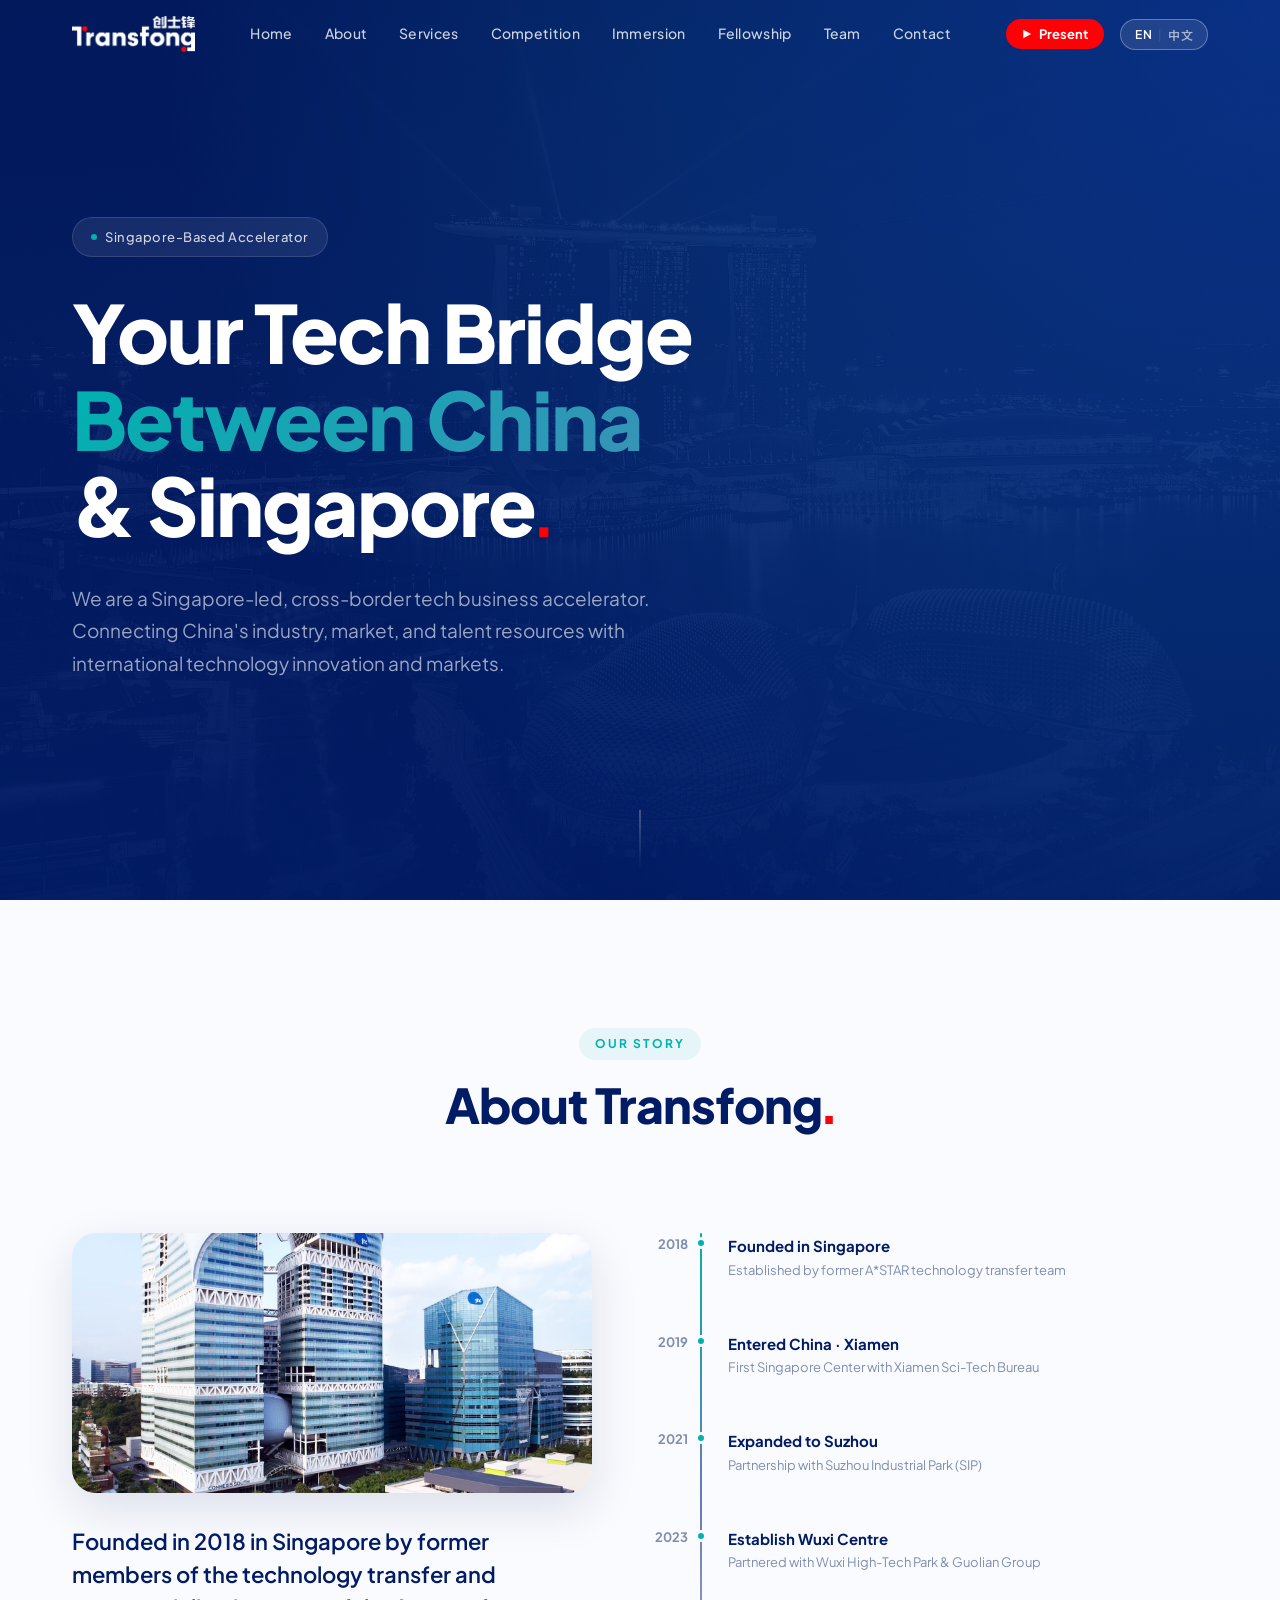
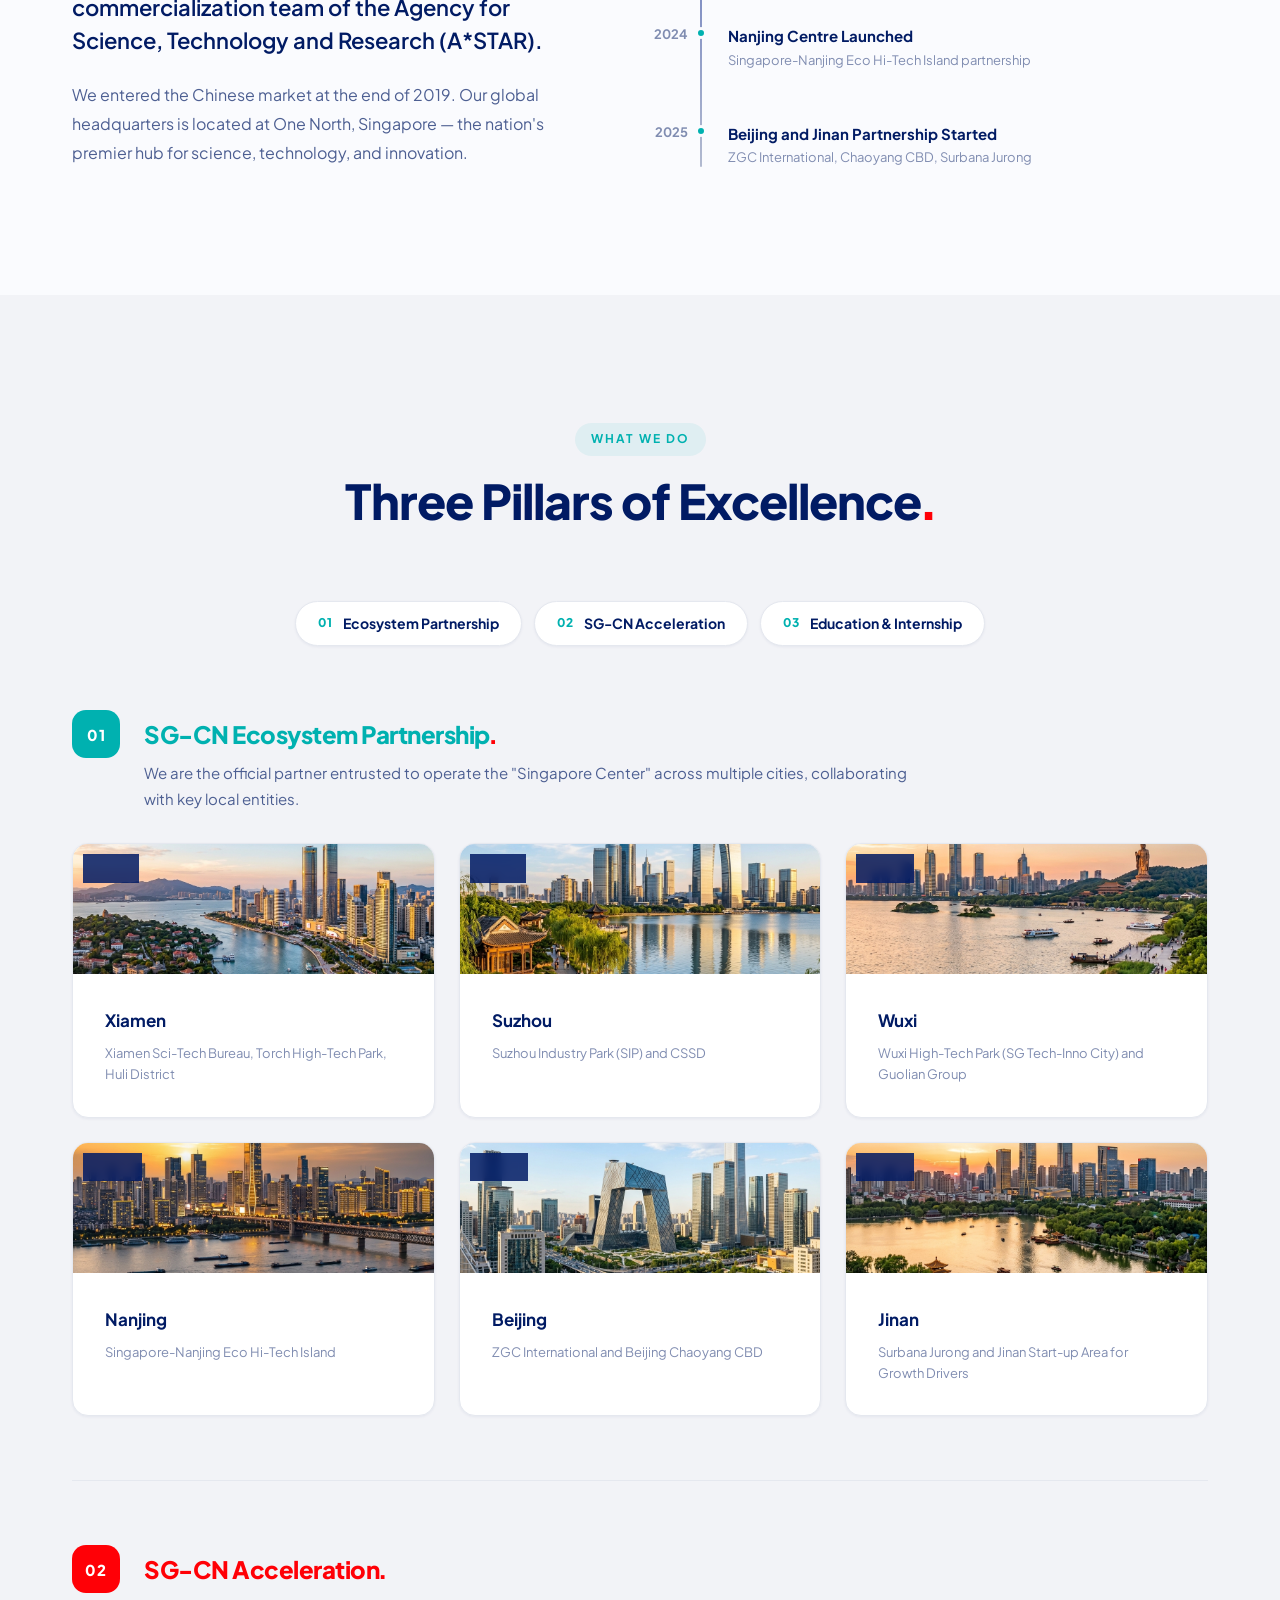
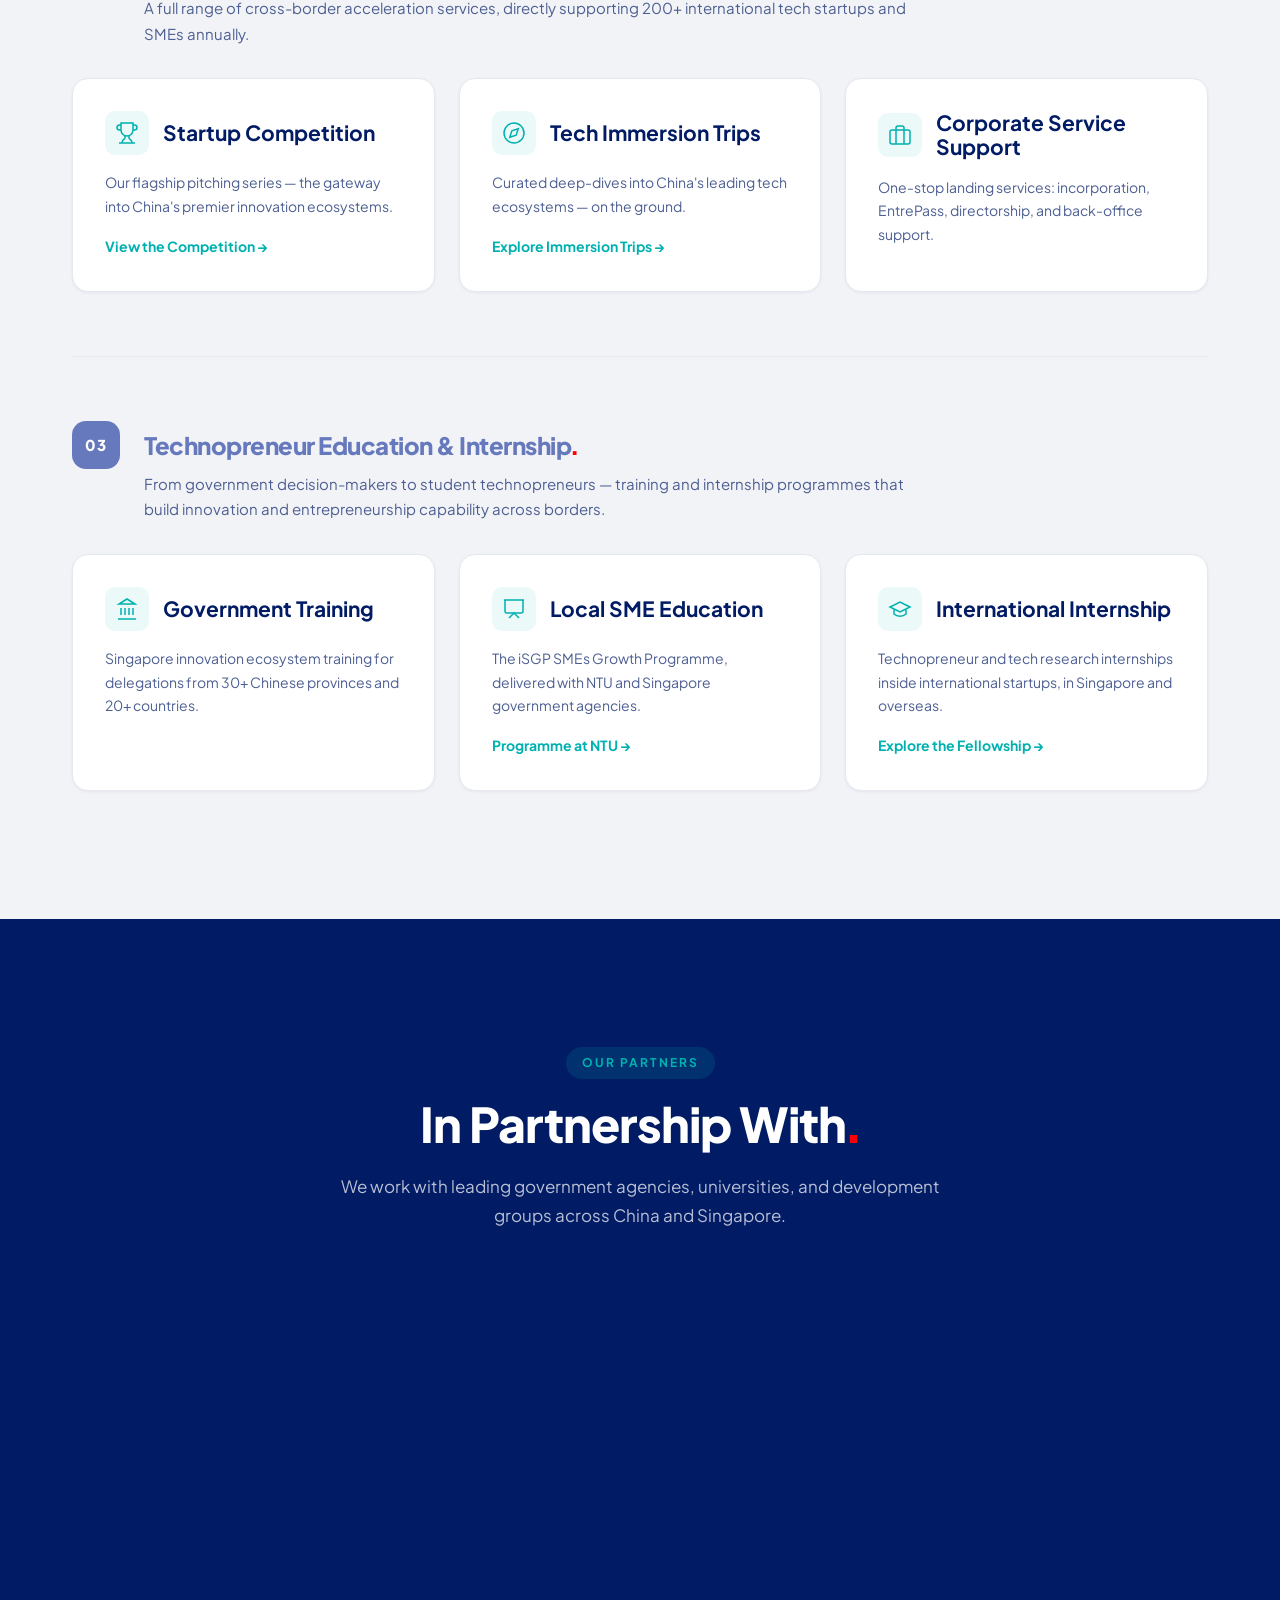
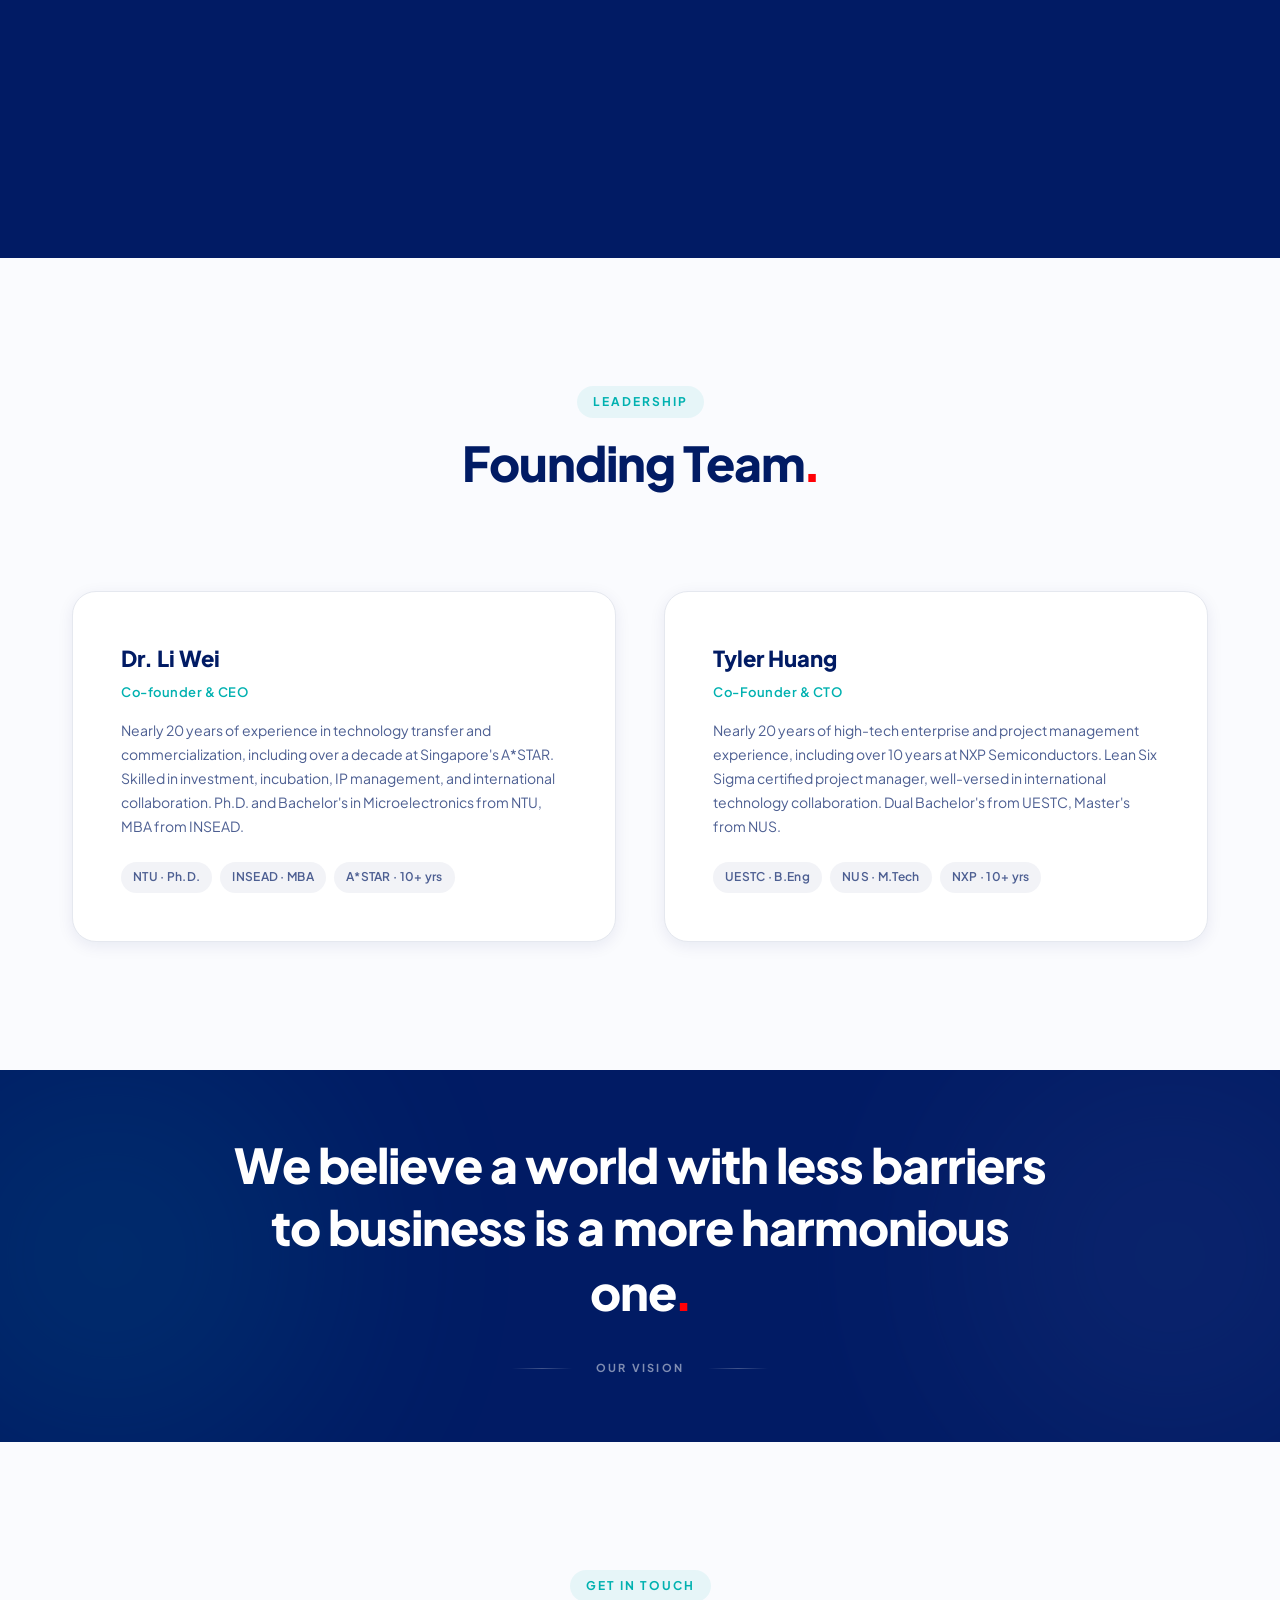
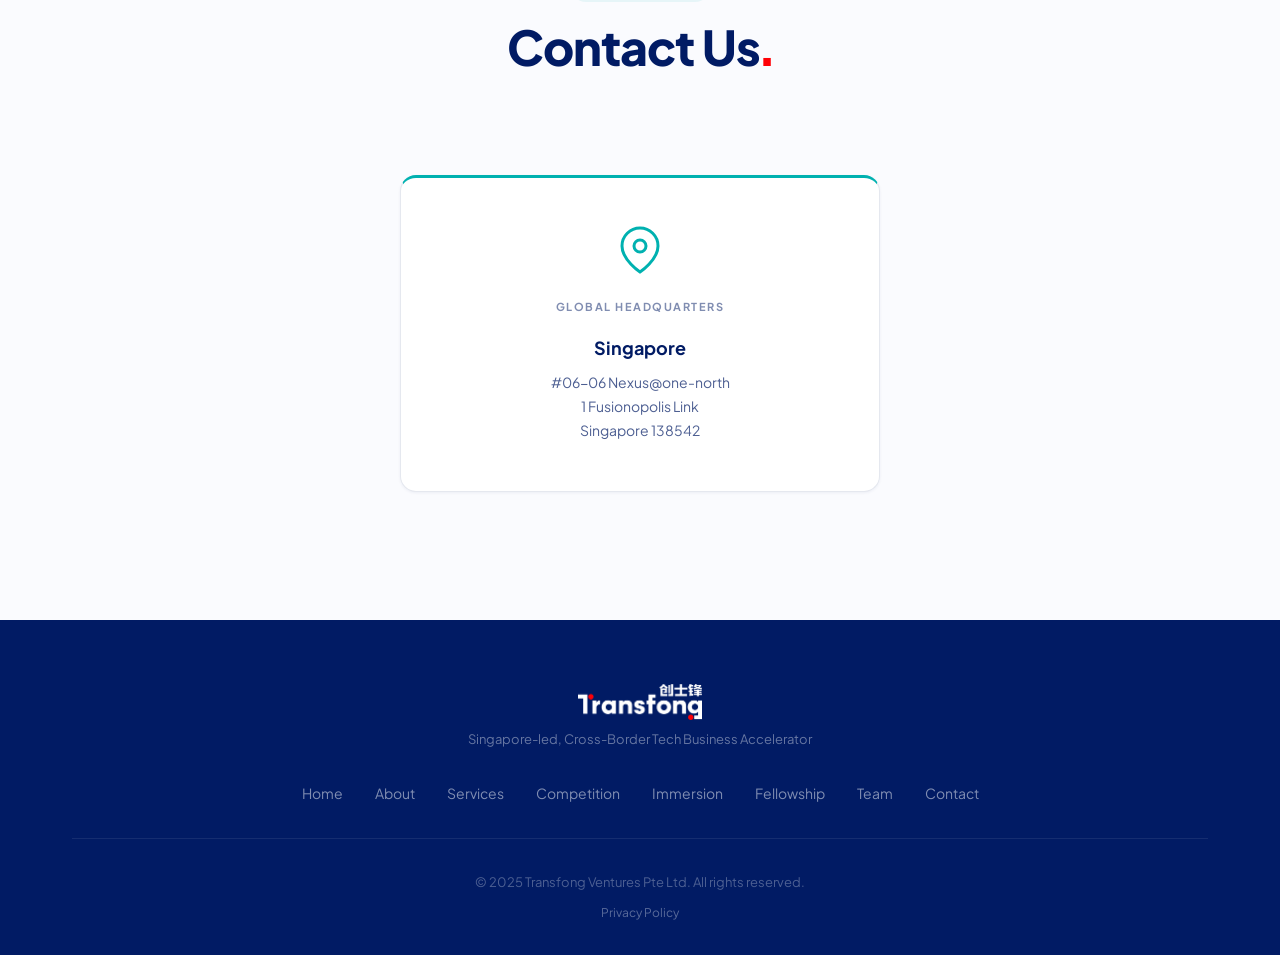
==== commit eda02c67: "Mobile: offer the slide view, and fix the hero colour seam - The hero lighting gradient sat in a 70%" ====
--- a/index.html
+++ b/index.html
@@ -399,6 +399,7 @@
                 <span class="section-label" data-en="Our Partners" data-zh="合作伙伴">Our Partners</span>
                 <h2 class="section-title" data-en="In Partnership With" data-zh="携手同行">In Partnership With<span class="title-red-dot">.</span></h2>
                 <p class="partners-subtitle" data-en="We work with leading government agencies, universities, and development groups across China and Singapore." data-zh="我们与中新两地领先的政府机构、高校与产业集团深度合作。">We work with leading government agencies, universities, and development groups across China and Singapore.</p>
+                <p class="partners-hint" data-en="Tap a logo to see the full name." data-zh="点击图标可查看完整名称。">Tap a logo to see the full name.</p>
             </div>
             <div class="partners-grid">
                 <div class="partner-card" tabindex="0" role="button" aria-label="Flip card to view partner name">
--- a/styles.css
+++ b/styles.css
@@ -259,6 +259,7 @@
 .lang-toggle {
     display: flex;
     align-items: center;
+    white-space: nowrap;
     gap: 6px;
     padding: 6px 14px;
     border-radius: var(--radius-full);
@@ -376,16 +377,15 @@
 
 /* Sunshine — subtle gradient lighting in upper right */
 .hero-sunshine {
+    /* Spans the whole hero: a partial box would clip the gradient and leave
+       a visible vertical seam, most noticeable on narrow screens. */
     position: absolute;
-    top: 0;
-    right: 0;
-    width: 70%;
-    height: 80%;
+    inset: 0;
     background: radial-gradient(
-        circle at top right,
+        circle at 100% 0%,
         rgba(29, 116, 255, 0.25) 0%,
         rgba(36, 172, 251, 0.1) 40%,
-        transparent 70%
+        transparent 72%
     );
     pointer-events: none;
     z-index: 1;
@@ -2268,7 +2268,7 @@
 /* Flip card: logo on the front, full organisation name on the back */
 .partner-card {
     perspective: 1000px;
-    height: 132px;
+    height: 124px;
     cursor: pointer;
 }
 
@@ -2281,7 +2281,8 @@
 }
 
 .partner-card:hover .partner-card-inner,
-.partner-card:focus-visible .partner-card-inner {
+.partner-card:focus-visible .partner-card-inner,
+.partner-card.flipped .partner-card-inner {
     transform: rotateY(180deg);
 }
 
@@ -2308,6 +2309,7 @@
     background: var(--white);
     border: 1px solid rgba(255, 255, 255, 0.2);
     box-shadow: 0 8px 32px rgba(0, 0, 0, 0.25);
+    padding: var(--space-sm) var(--space-md);
 }
 
 .partner-card-back {
@@ -2321,17 +2323,22 @@
 /* Every logo occupies an identical box, whatever its aspect ratio */
 .partner-logo {
     width: 100%;
-    height: 56px;
+    height: 84px;
     display: flex;
     align-items: center;
     justify-content: center;
 }
 
 .partner-logo img {
-    max-height: 56px;
+    max-height: 84px;
     max-width: 100%;
     width: auto;
     object-fit: contain;
+}
+
+/* The SGTech wordmark is far wider than the rest — keep it at its original scale */
+.partner-logo img[src*="sgtech"] {
+    max-height: 56px;
 }
 
 .partner-name {
@@ -2342,36 +2349,17 @@
     margin: 0;
 }
 
-/* Touch devices cannot hover — show the logo and name together instead */
+/* Touch devices cannot hover, so a tap flips the card (see script.js) —
+   the hint below the section title tells visitors that. */
+.partners-hint {
+    display: none;
+    font-size: 13px;
+    color: rgba(255, 255, 255, 0.65);
+    margin-top: var(--space-sm);
+}
+
 @media (hover: none) {
-    .partner-card {
-        perspective: none;
-        height: auto;
-    }
-
-    .partner-card-inner {
-        transform: none !important;
-        transform-style: flat;
-        background: var(--white);
-        border: 1px solid rgba(255, 255, 255, 0.2);
-        border-radius: var(--radius-lg);
-        box-shadow: 0 8px 32px rgba(0, 0, 0, 0.25);
-        padding: var(--space-md);
-    }
-
-    .partner-card-front,
-    .partner-card-back {
-        position: static;
-        backface-visibility: visible;
-        transform: none;
-        background: transparent;
-        border: none;
-        box-shadow: none;
-        padding: 0;
-    }
-
-    .partner-card-back { margin-top: var(--space-sm); }
-    .partner-name { color: var(--text-secondary); }
+    .partners-hint { display: block; }
 }
 
 @media (max-width: 992px) {
--- a/deck.css
+++ b/deck.css
@@ -37,7 +37,28 @@
 }
 
 @media (max-width: 900px) {
-    .deck-present-btn { display: none; }
+    .deck-present-btn {
+        padding: 6px 12px;
+        font-size: 12px;
+    }
+}
+
+/* Phones: the label would crowd the language toggle, so show the play mark only */
+@media (max-width: 600px) {
+    .deck-present-btn {
+        padding: 0;
+        width: 34px;
+        height: 34px;
+        justify-content: center;
+        gap: 0;
+    }
+
+    .deck-present-btn span { display: none; }
+
+    .deck-present-btn svg {
+        width: 12px;
+        height: 12px;
+    }
 }
 
 /* ---- Overlay & stage ---- */
@@ -392,7 +413,8 @@
 }
 
 .tf-flip:hover .tf-flip-inner,
-.tf-flip:focus-within .tf-flip-inner { transform: rotateY(180deg); }
+.tf-flip:focus-within .tf-flip-inner,
+.tf-flip.flipped .tf-flip-inner { transform: rotateY(180deg); }
 
 .tf-flip-front,
 .tf-flip-back {
@@ -531,7 +553,8 @@
     transition: transform 600ms cubic-bezier(0.16, 1, 0.3, 1);
 }
 
-.tf-logo-card:hover .tf-logo-inner { transform: rotateY(180deg); }
+.tf-logo-card:hover .tf-logo-inner,
+.tf-logo-card.flipped .tf-logo-inner { transform: rotateY(180deg); }
 
 .tf-logo-front,
 .tf-logo-back {
@@ -550,6 +573,7 @@
 .tf-logo-front {
     background: #fff;
     border: 1px solid var(--border-subtle);
+    padding: 10px 12px;
 }
 
 .tf-logo-back {
@@ -560,10 +584,15 @@
 
 /* Every logo occupies an identical box, whatever its aspect ratio */
 .tf-logo-front img {
-    max-height: 44px;
+    max-height: 66px;
     max-width: 100%;
     width: auto;
     object-fit: contain;
+}
+
+/* The SGTech wordmark is far wider than the rest — keep it at its original scale */
+.tf-logo-front img[src*="sgtech"] {
+    max-height: 44px;
 }
 
 .tf-logo-back span {
@@ -991,3 +1020,25 @@
 .deck-hud .deck-lang { font-size: 12px; }
 
 .deck-hud .deck-exit { font-size: 15px; }
+
+/* ---- Small screens: the deck rotates to landscape, so keep the HUD compact ---- */
+@media (max-width: 900px) {
+    .deck-hud {
+        bottom: 12px;
+        padding: 5px 8px;
+        gap: 2px;
+    }
+
+    .deck-hud button {
+        min-width: 30px;
+        height: 30px;
+        padding: 0 8px;
+        font-size: 13px;
+    }
+
+    .deck-count {
+        font-size: 12px;
+        min-width: 44px;
+        padding: 0 4px;
+    }
+}
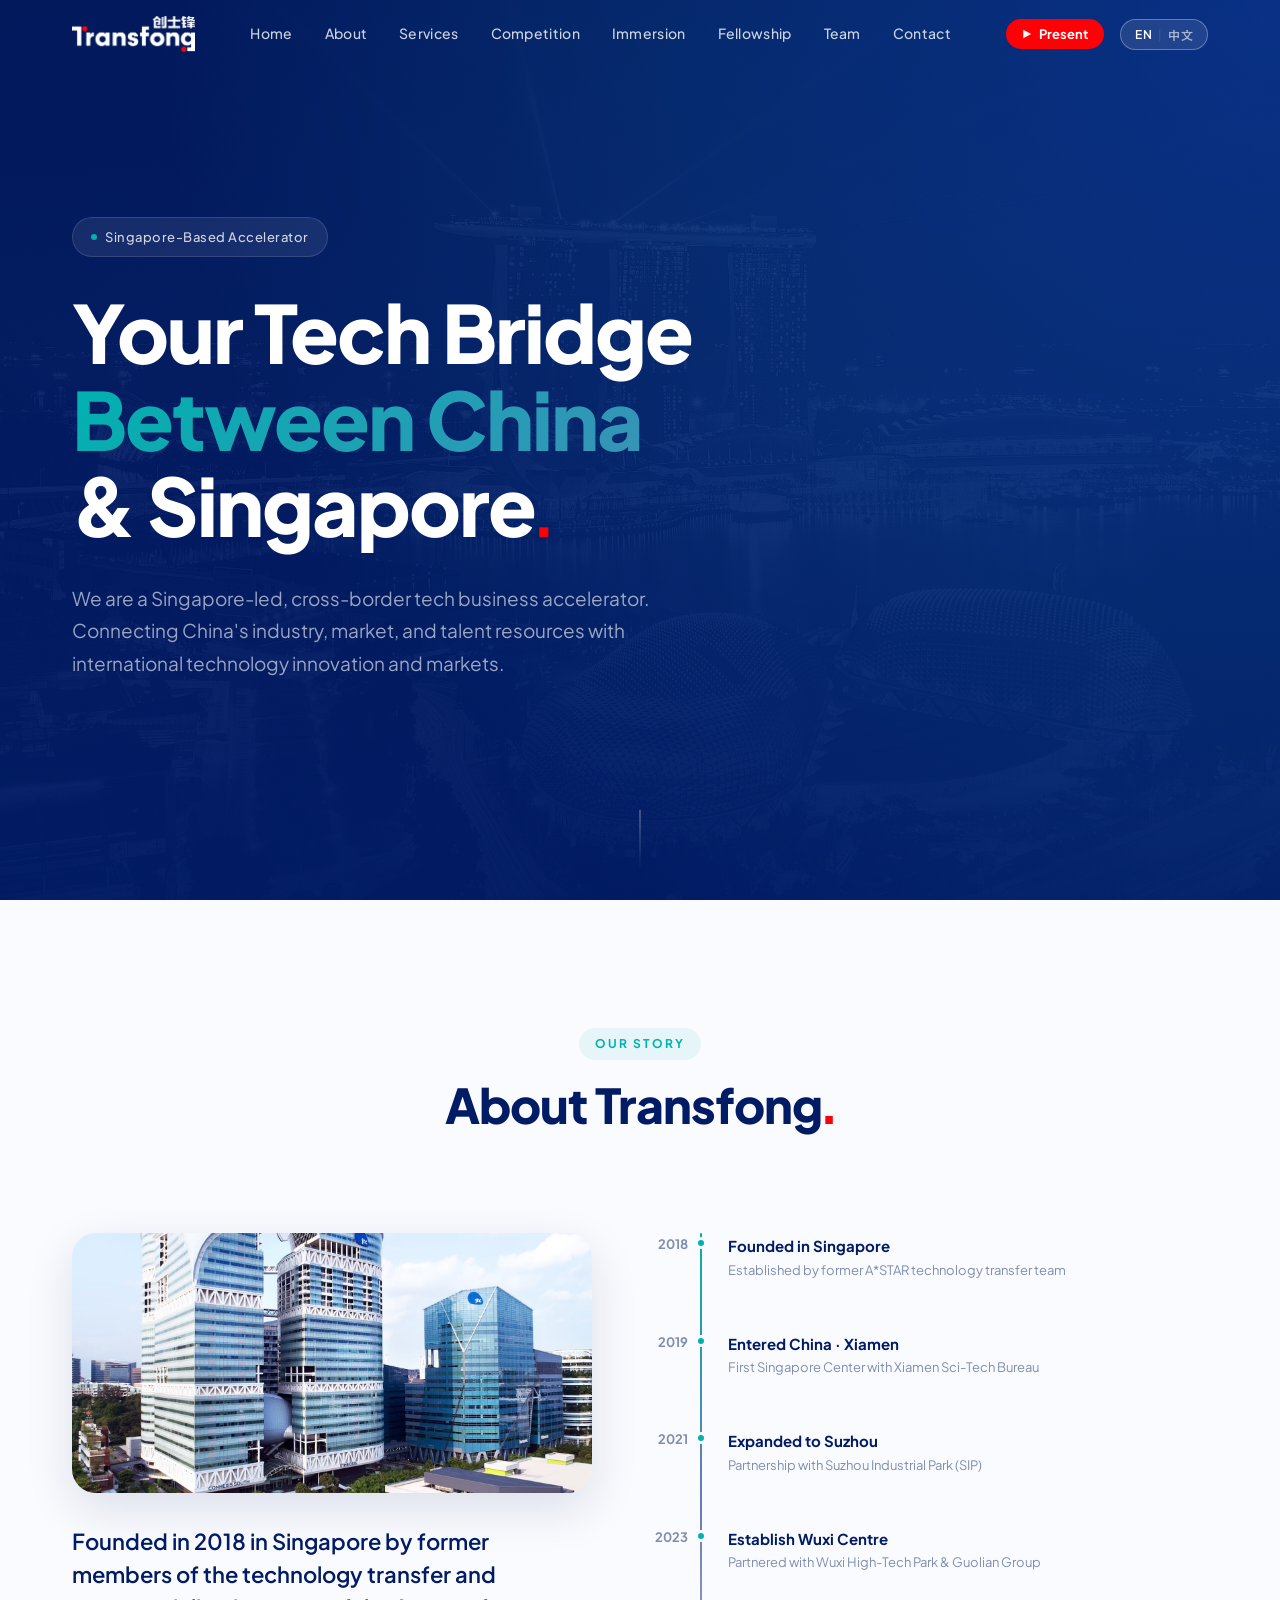
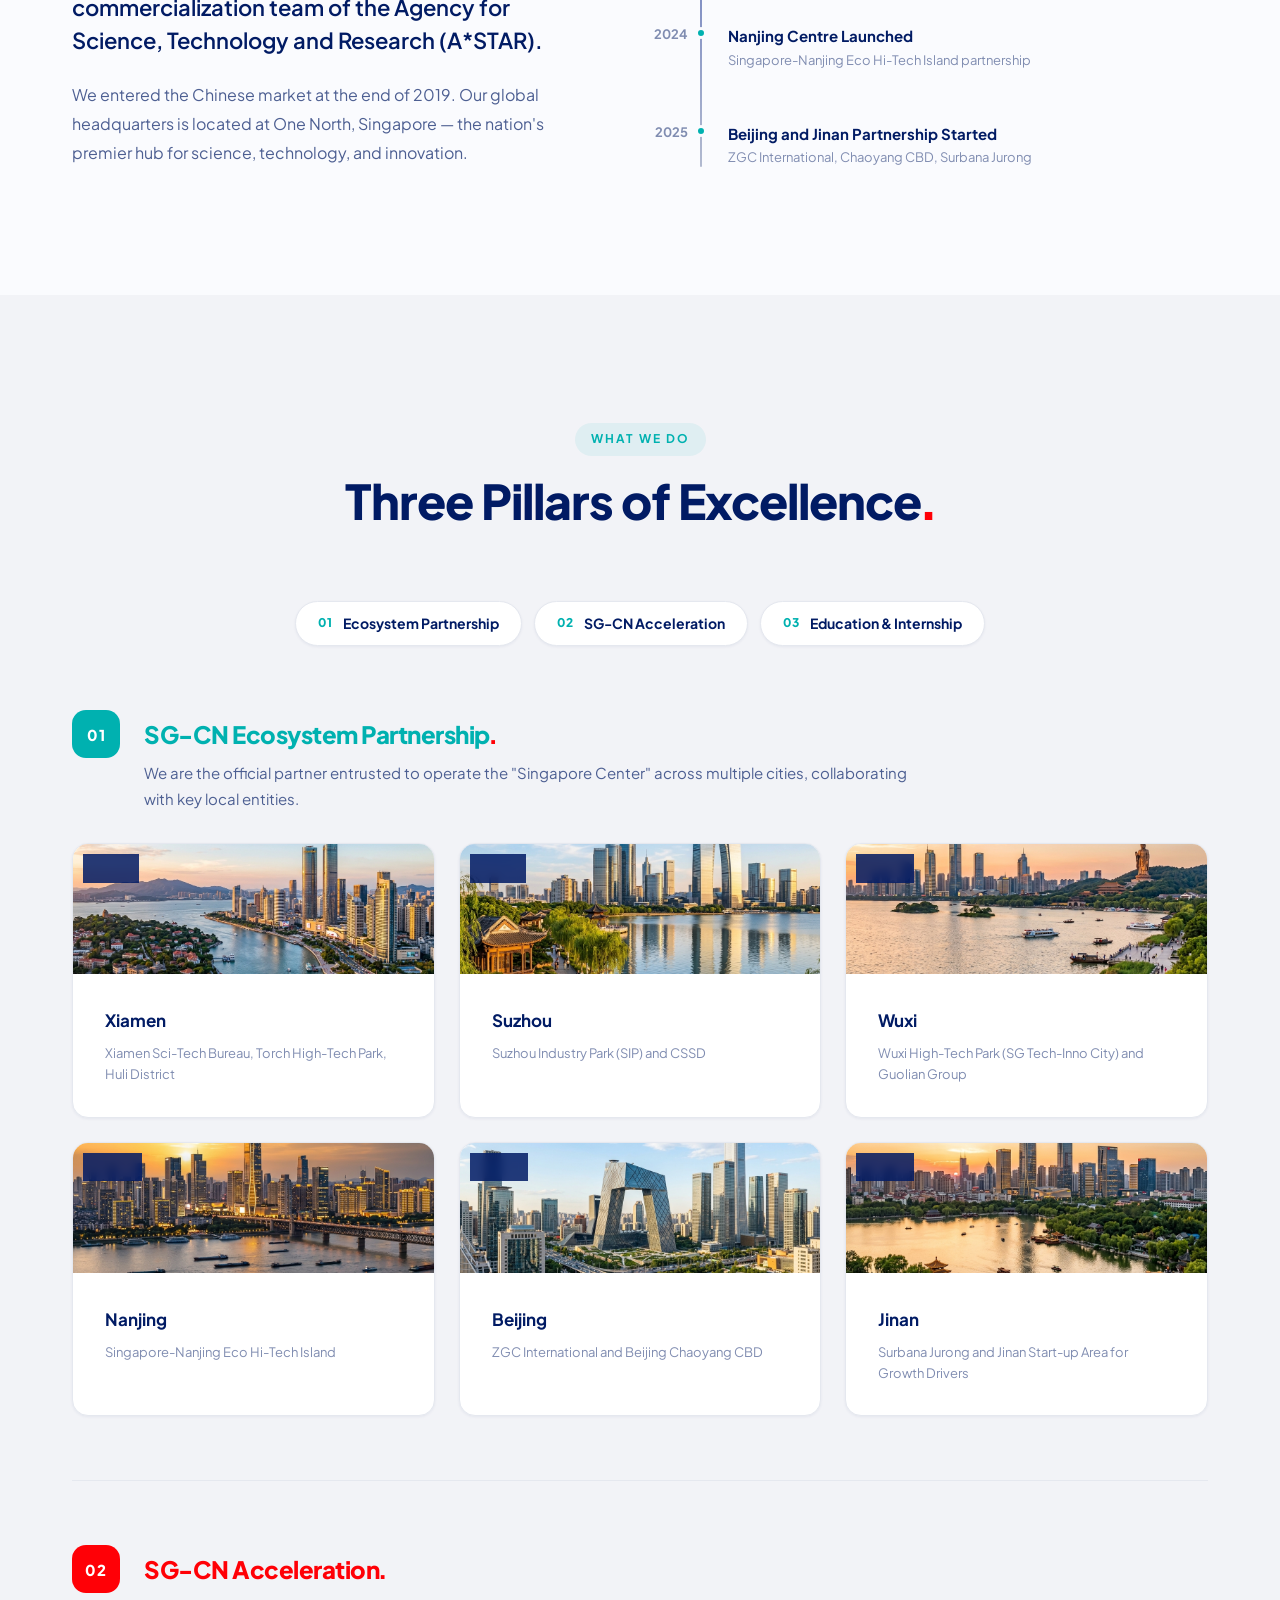
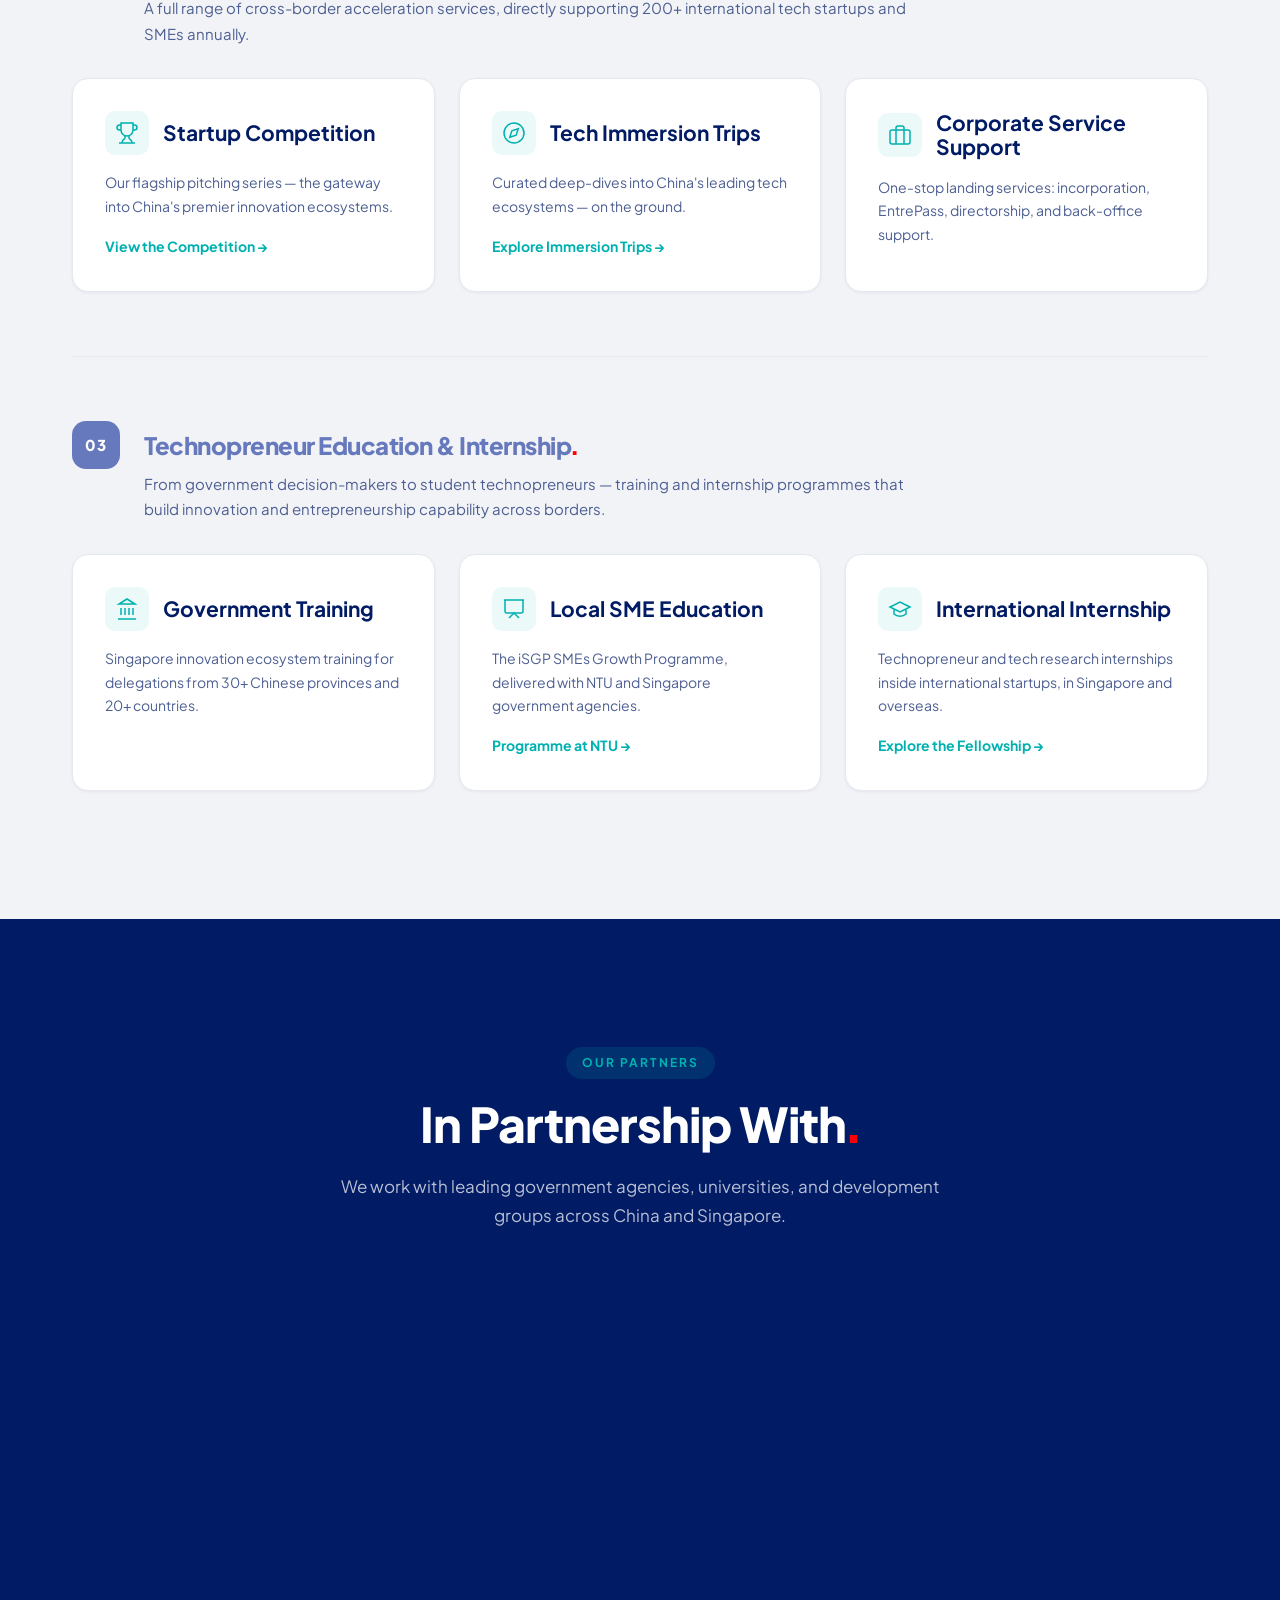
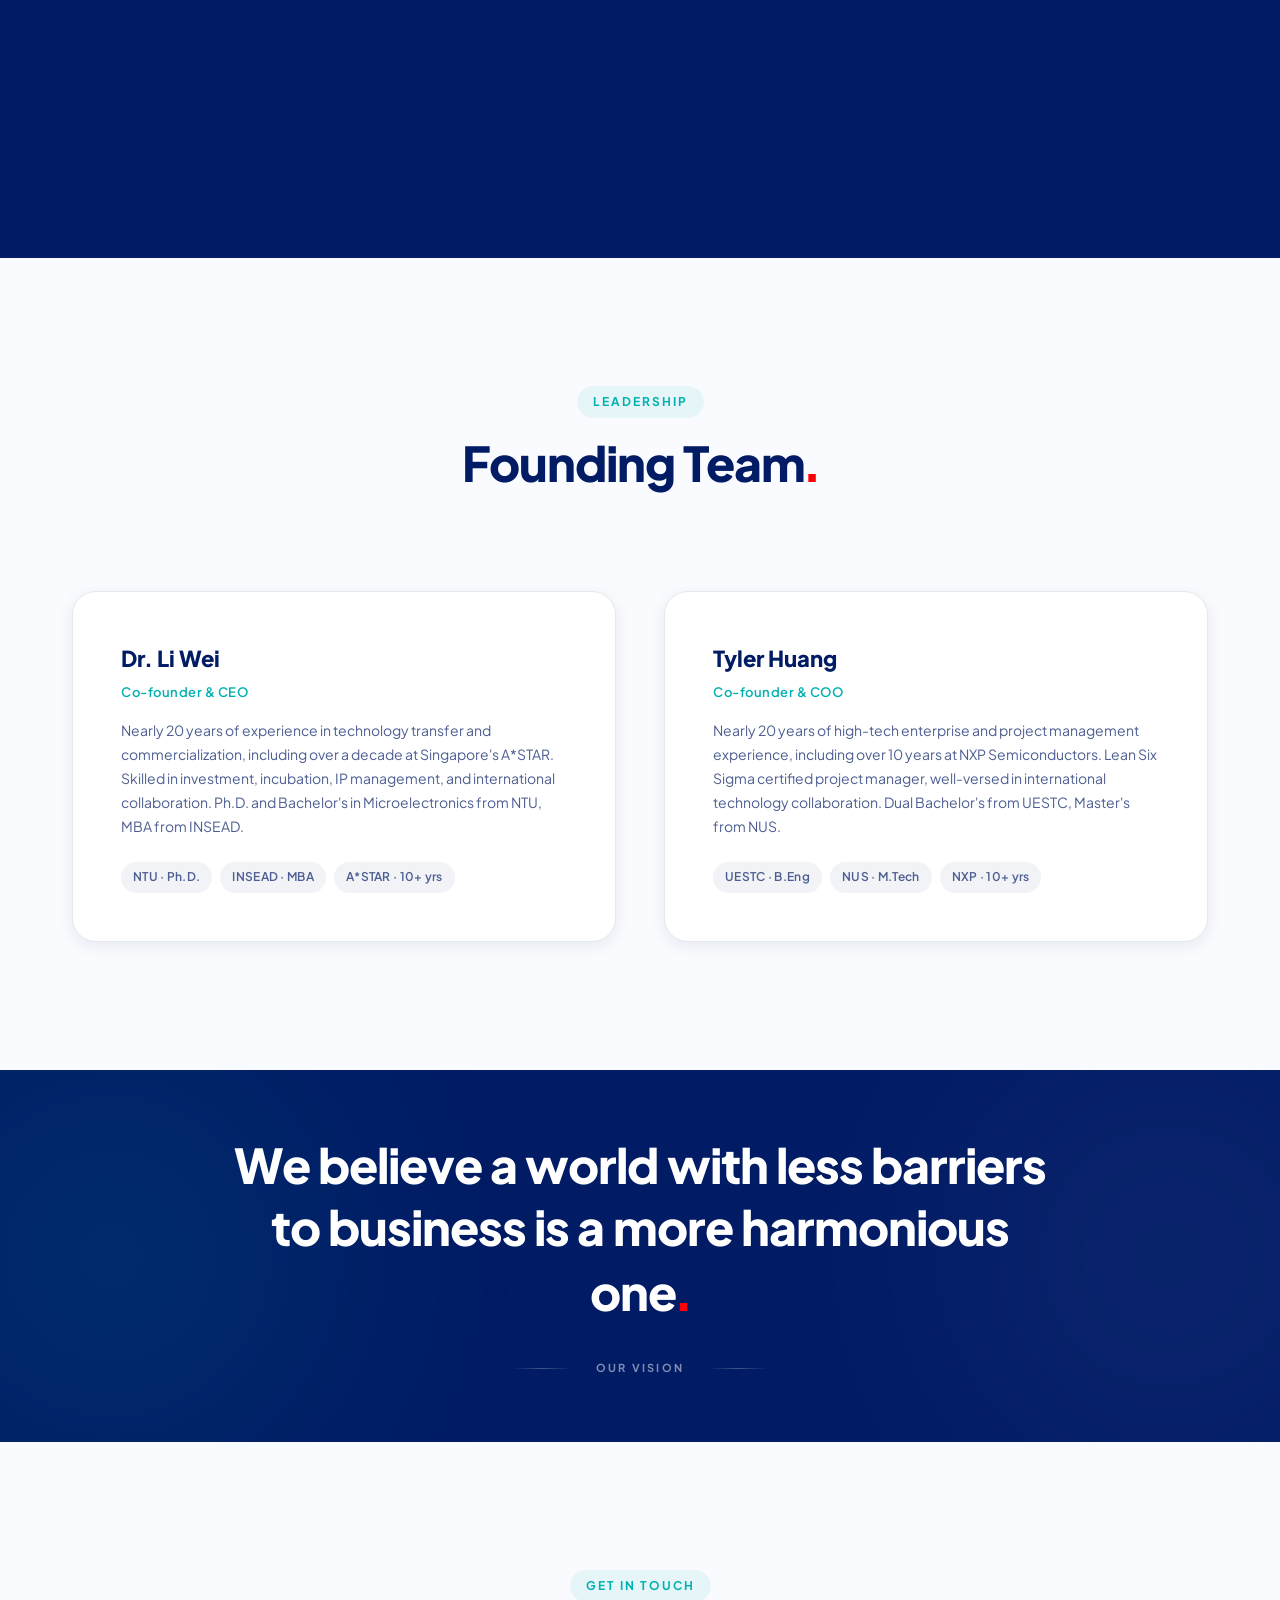
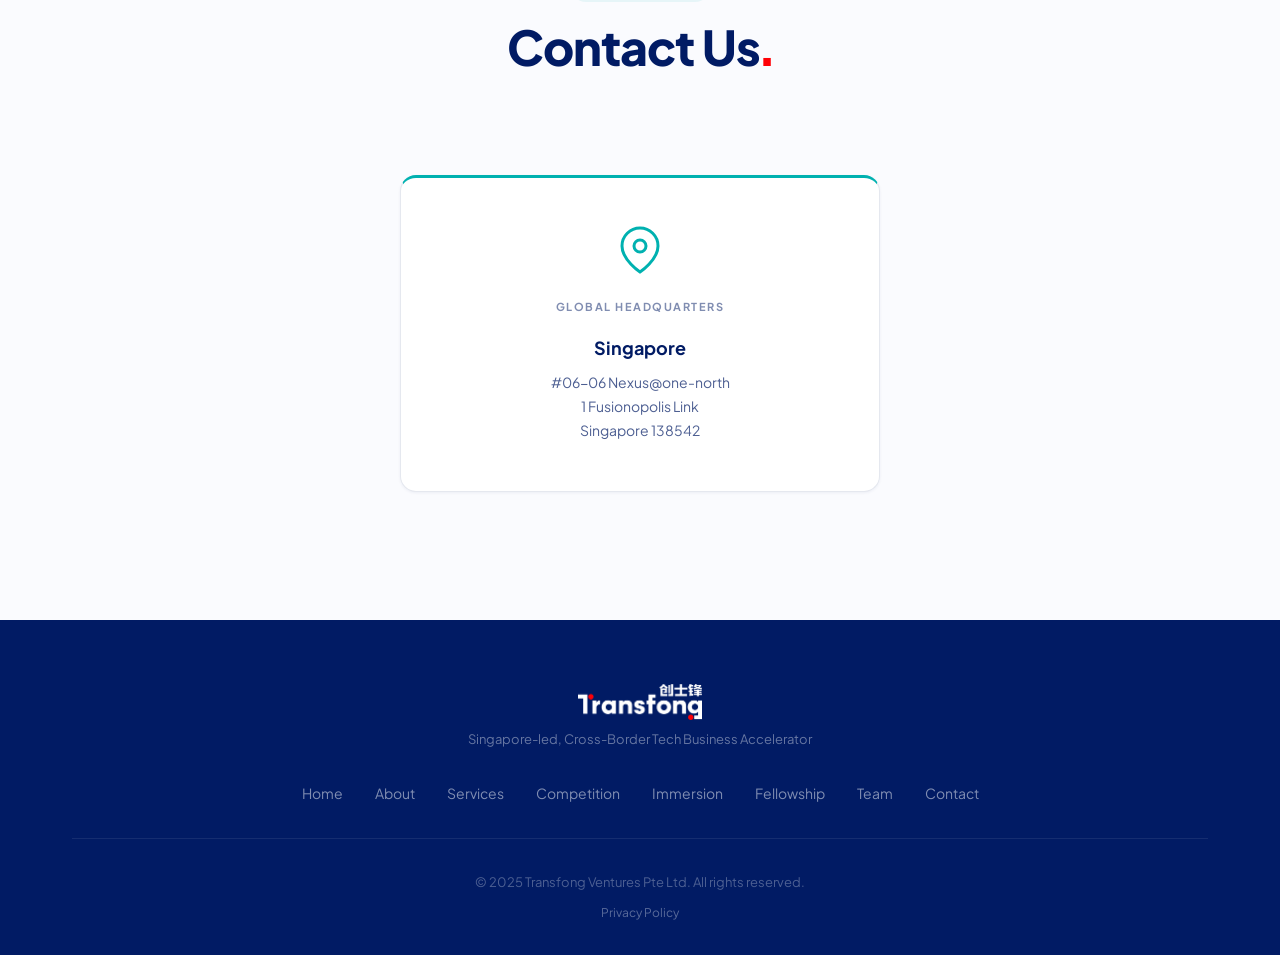
==== commit 60287d42: "Correct Tyler Huang's title: CTO -> COO (EN, 中文, presentation view) Li Wei = Co-founder & CEO, Tyler" ====
--- a/index.html
+++ b/index.html
@@ -487,7 +487,7 @@
 
                     <div class="team-card-info">
                         <h3 data-en="Tyler Huang" data-zh="黄天路">Tyler Huang</h3>
-                        <span class="team-role" data-en="Co-Founder & CTO" data-zh="联合创始人，CTO">Co-Founder & CTO</span>
+                        <span class="team-role" data-en="Co-founder & COO" data-zh="联合创始人，COO">Co-founder & COO</span>
                         <p class="team-bio" data-en="Nearly 20 years of high-tech enterprise and project management experience, including over 10 years at NXP Semiconductors. Lean Six Sigma certified project manager, well-versed in international technology collaboration. Dual Bachelor's from UESTC, Master's from NUS." data-zh="近20年高科技企业和项目管理经验，曾任职恩智浦半导体NXP 10余年，Lean Six Sigma职业项目经理人，熟悉国际科技项目合作。拥有中国成都电子科技大学电子工程和英语双学士以及新加坡国立大学科技管理硕士学位。">
                             Nearly 20 years of high-tech enterprise and project management experience, including over 10 years at NXP Semiconductors. Lean Six Sigma certified project manager, well-versed in international technology collaboration. Dual Bachelor's from UESTC, Master's from NUS.
                         </p>
@@ -858,15 +858,15 @@
                 <div class="tf-grid tf-grid--2">
                     <div class="tf-card tf-person">
                         <img src="pictures/mentors/li-wei.jpeg" alt="">
-                        <h4><span data-en="Dr. Li Wei" data-zh="李伟博士">Dr. Li Wei</span><span class="title-red-dot">.</span></h4>
+                        <h4><span data-en="Dr. Li Wei" data-zh="李葳博士">Dr. Li Wei</span><span class="title-red-dot">.</span></h4>
                         <div class="tf-role" data-en="Co-founder &amp; CEO" data-zh="联合创始人兼首席执行官">Co-founder &amp; CEO</div>
                         <p data-en="Nearly 20 years in technology transfer and commercialisation, including over a decade at A*STAR. Skilled in investment, incubation, IP management and international collaboration." data-zh="近20年技术转移与商业化经验，其中十余年任职于新加坡科技研究局。擅长投资、孵化、知识产权管理与国际合作。">Nearly 20 years in technology transfer and commercialisation, including over a decade at A*STAR. Skilled in investment, incubation, IP management and international collaboration.</p>
                         <div class="tf-creds"><span>NTU · Ph.D.</span><span>INSEAD · MBA</span><span data-en="A*STAR · 10+ yrs" data-zh="A*STAR · 10年以上">A*STAR · 10+ yrs</span></div>
                     </div>
                     <div class="tf-card tf-person">
                         <img src="pictures/mentors/tyler-huang.jpeg" alt="">
-                        <h4><span data-en="Tyler Huang" data-zh="黄伟杰">Tyler Huang</span><span class="title-red-dot">.</span></h4>
-                        <div class="tf-role" data-en="Co-founder &amp; CTO" data-zh="联合创始人兼首席技术官">Co-founder &amp; CTO</div>
+                        <h4><span data-en="Tyler Huang" data-zh="黄天路">Tyler Huang</span><span class="title-red-dot">.</span></h4>
+                        <div class="tf-role" data-en="Co-founder &amp; COO" data-zh="联合创始人兼首席运营官">Co-founder &amp; COO</div>
                         <p data-en="Nearly 20 years in high-tech enterprise and project management, including over 10 years at NXP Semiconductors. Lean Six Sigma certified project manager." data-zh="近20年高科技企业与项目管理经验，其中十余年任职于恩智浦半导体。精益六西格玛认证项目经理。">Nearly 20 years in high-tech enterprise and project management, including over 10 years at NXP Semiconductors. Lean Six Sigma certified project manager.</p>
                         <div class="tf-creds"><span>UESTC · B.Eng</span><span>NUS · M.Tech</span><span data-en="NXP · 10+ yrs" data-zh="NXP · 10年以上">NXP · 10+ yrs</span></div>
                     </div>
@@ -881,7 +881,7 @@
             <div class="tf-veil tf-veil--left"></div>
             <div class="tf-statement">
                 <div class="tf-eyebrow" data-en="Our vision" data-zh="我们的愿景">Our vision</div>
-                <h2 data-en="We believe a world with less barriers to business is a more harmonious one" data-zh="我们相信，商业壁垒更少的世界，是更和谐的世界">We believe a world with less barriers to business is a more harmonious one<span class="title-red-dot">.</span></h2>
+                <h2 data-en="We believe a world with less barriers to business is a more harmonious one" data-zh="我们相信，减少商业壁垒的世界将更加和谐共融">We believe a world with less barriers to business is a more harmonious one<span class="title-red-dot">.</span></h2>
                 <p class="tf-includes" data-en="Global headquarters · One North, Singapore — with Singapore Centres across Xiamen, Suzhou, Wuxi, Nanjing, Beijing and Jinan." data-zh="全球总部 · 新加坡纬壹科技城——并在厦门、苏州、无锡、南京、北京与济南设有新加坡中心。">Global headquarters · One North, Singapore — with Singapore Centres across Xiamen, Suzhou, Wuxi, Nanjing, Beijing and Jinan.</p>
             </div>
             <div class="tf-foot">hello@transfong.com · www.transfong.com</div>
--- a/deck.css
+++ b/deck.css
@@ -703,6 +703,12 @@
     background: var(--tf-blue-05);
 }
 
+/* Larger 16:9 photo (used where a slide has only 2 cards and ample vertical room) */
+.tf-card--photo.tf-photo-lg > img {
+    height: auto;
+    aspect-ratio: 16 / 9;
+}
+
 .tf-card--photo .tf-card-body {
     padding: 18px 20px 20px;
     display: flex;
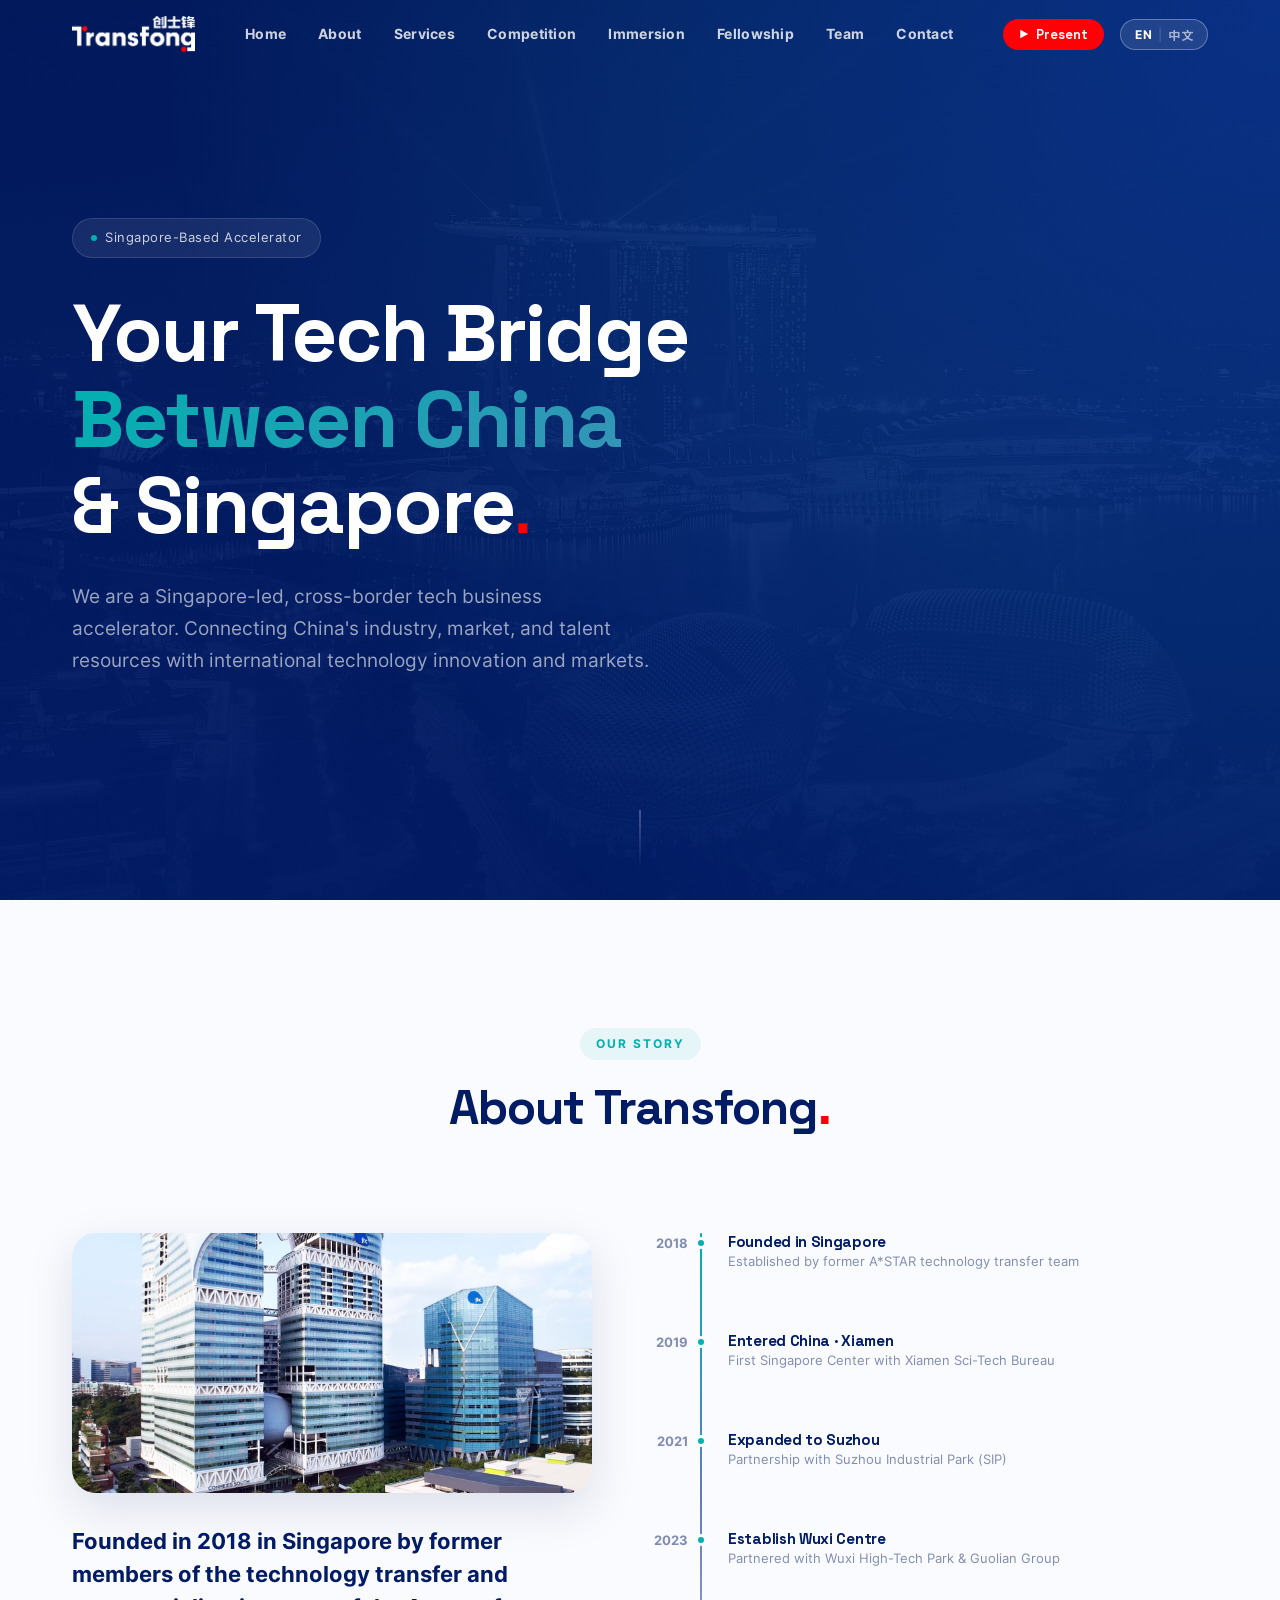
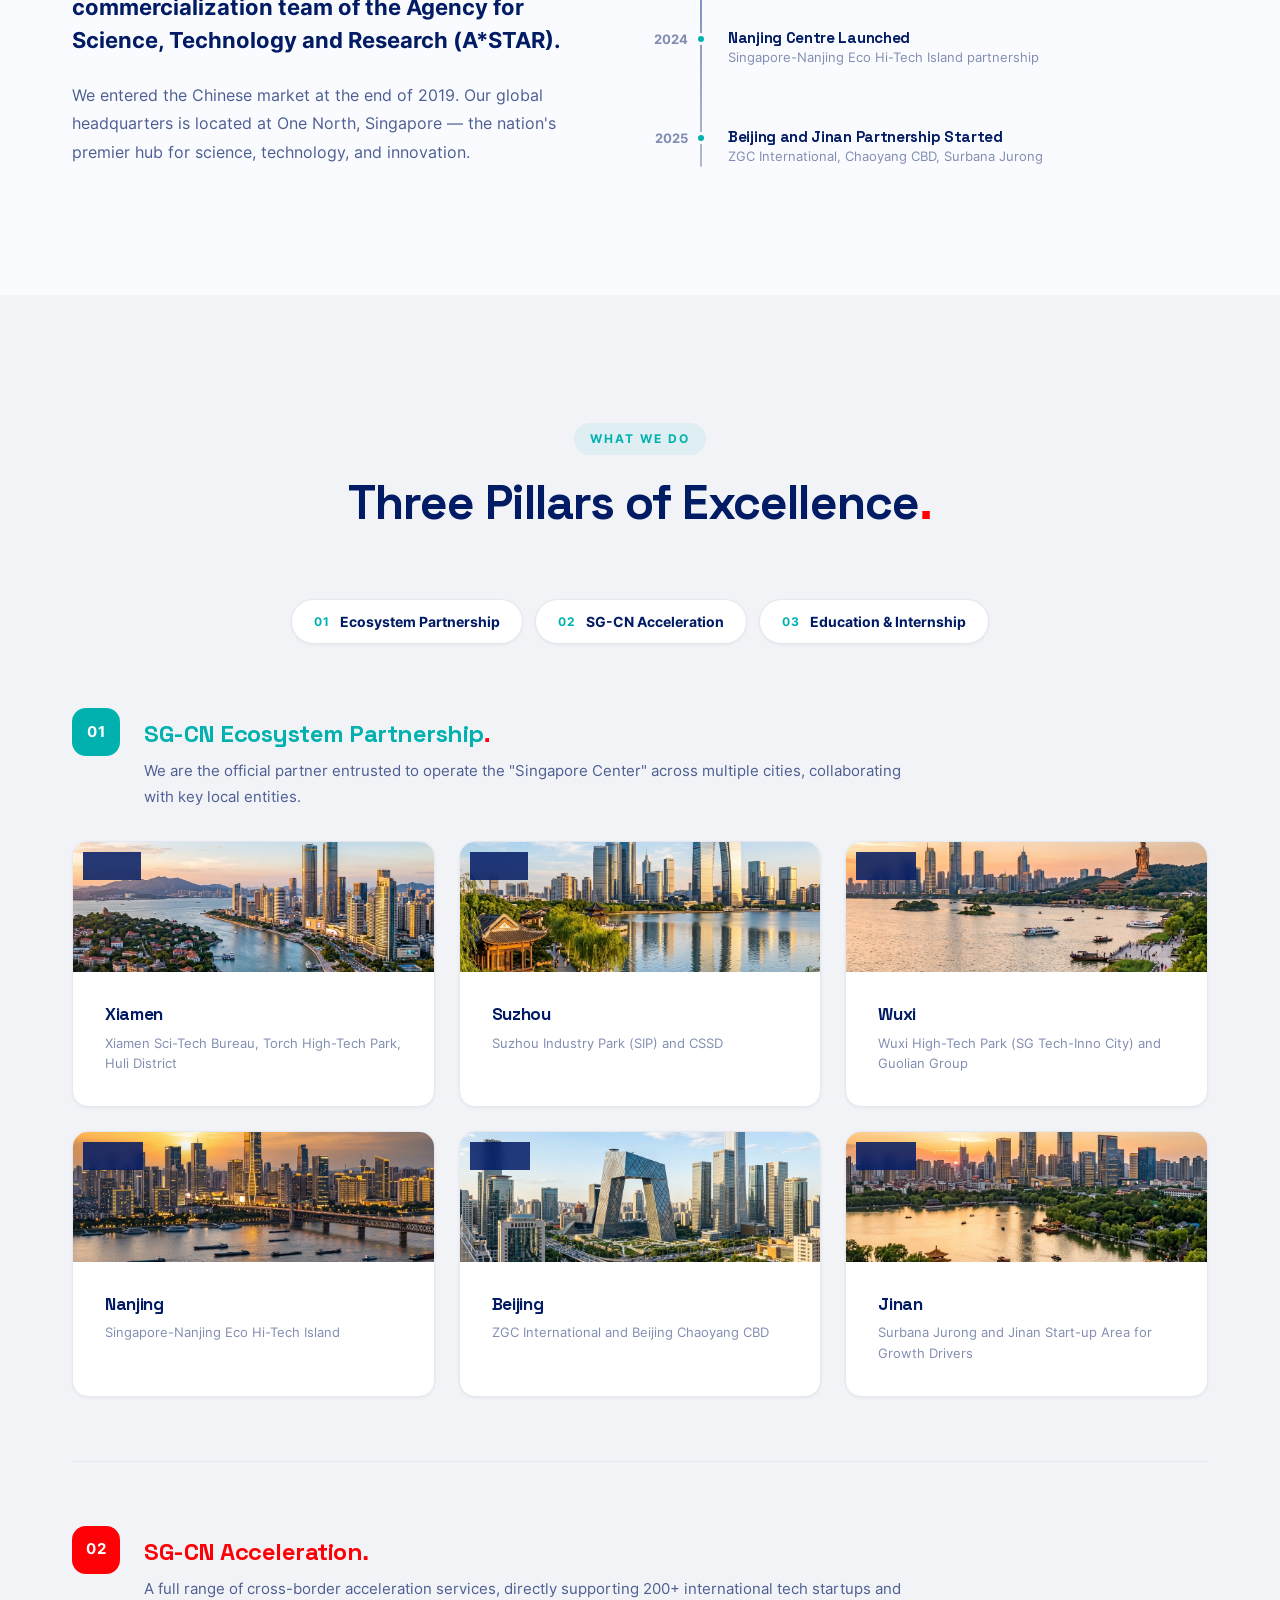
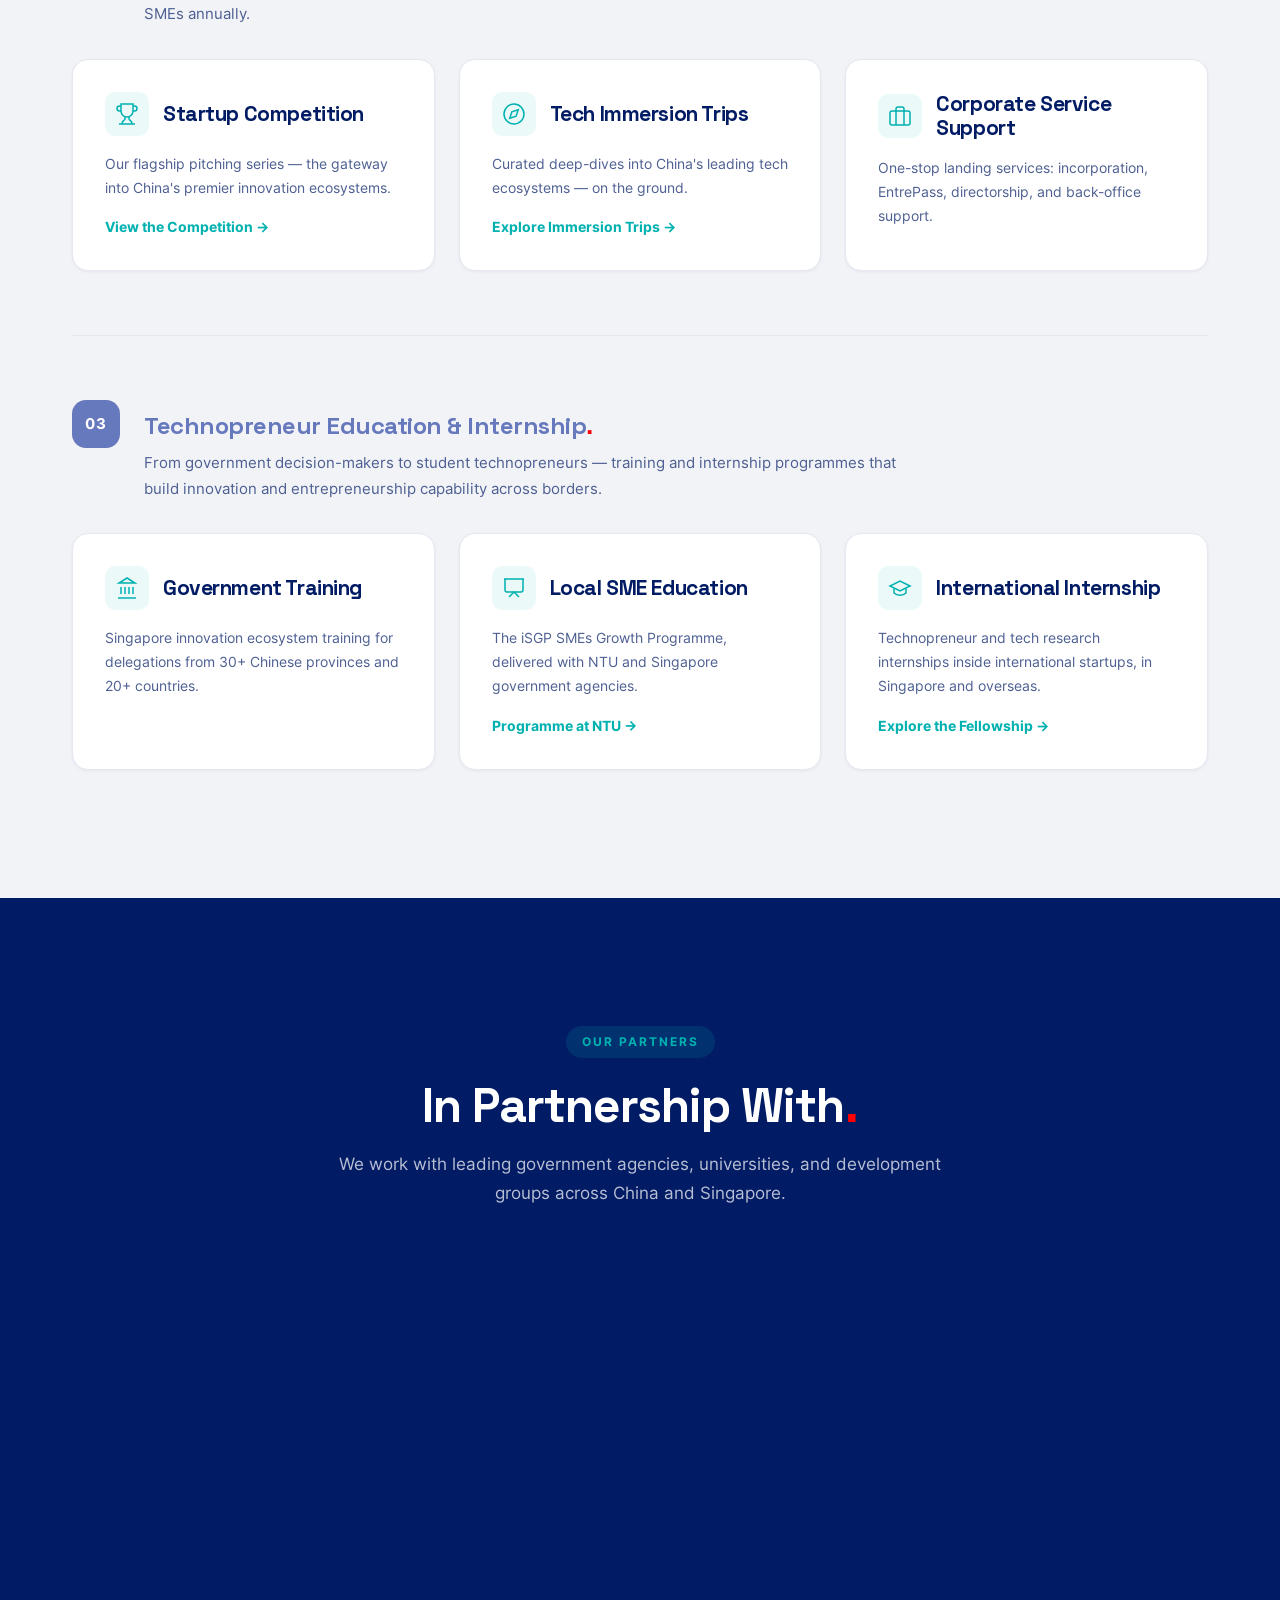
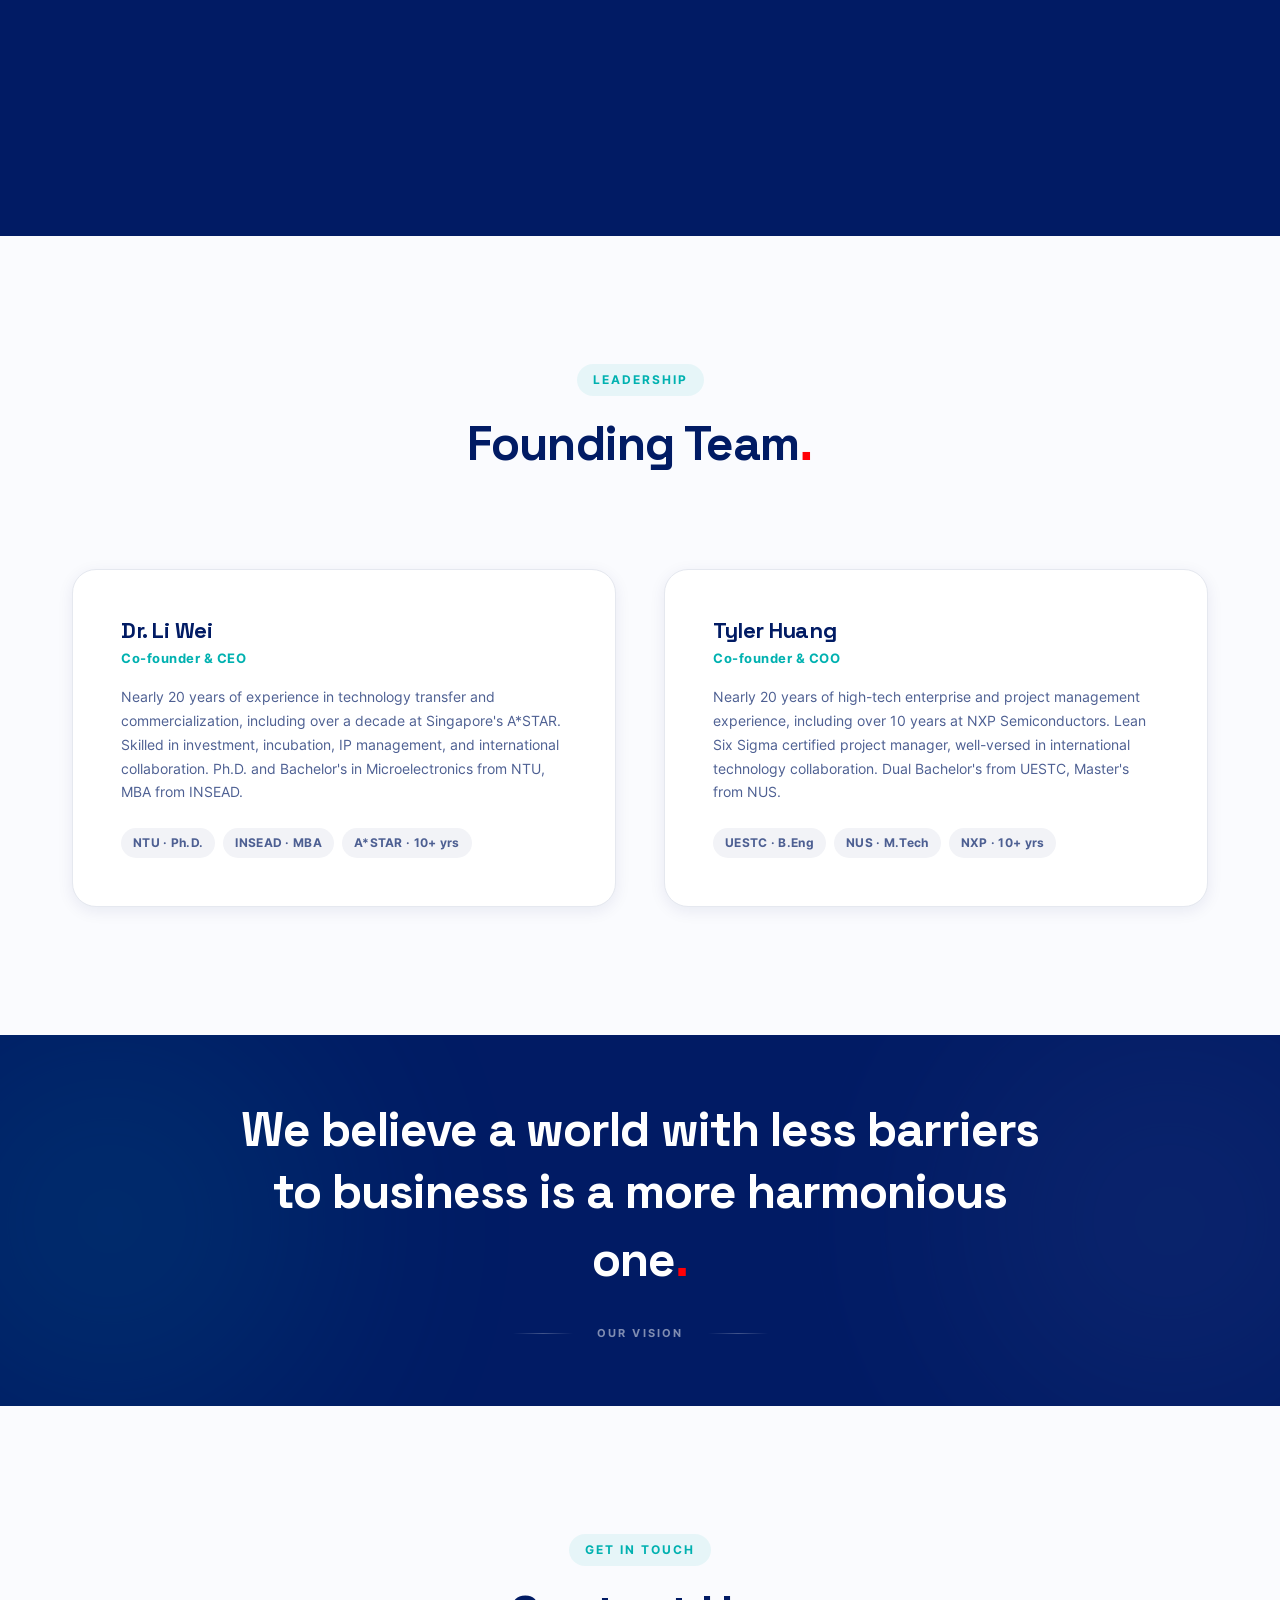
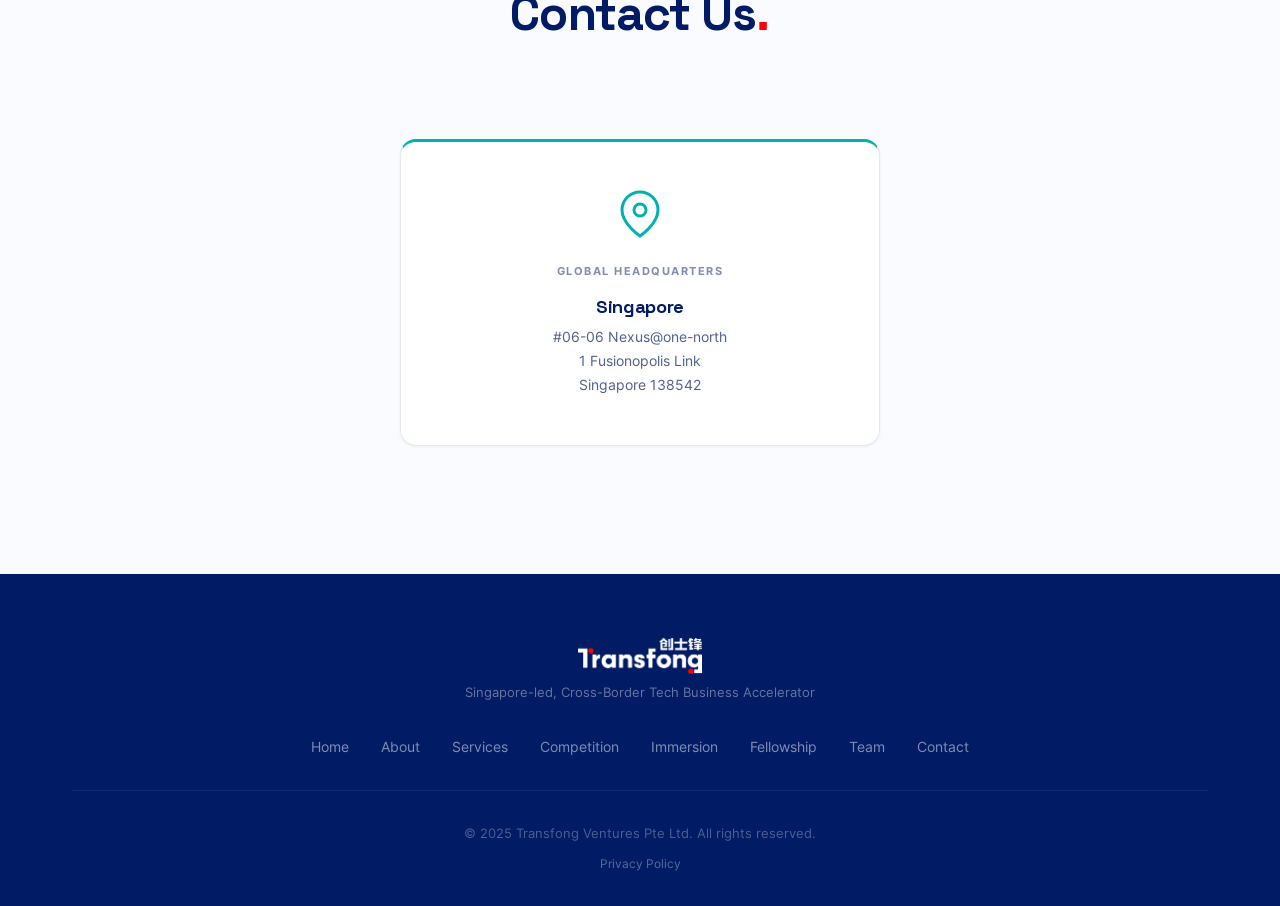
==== commit 689ca4b9: "Switch to self-hosted Space Grotesk + Inter + Noto Sans SC Implements website-font-update-brief.  Fo" ====
--- a/index.html
+++ b/index.html
@@ -7,9 +7,8 @@
     <link rel="icon" type="image/png" href="favicon.png">
     <meta name="description" content="Transfong is a Singapore-based cross-border tech business accelerator connecting China and international markets through ecosystem partnerships, acceleration, and training.">
     <meta name="keywords" content="Transfong, Singapore, accelerator, cross-border, technology, China, startup">
-    <link rel="preconnect" href="https://fonts.googleapis.com">
-    <link rel="preconnect" href="https://fonts.gstatic.com" crossorigin>
-    <link href="https://fonts.googleapis.com/css2?family=Noto+Sans+SC:wght@300;400;500;600;700;800;900&family=Plus+Jakarta+Sans:wght@300;400;500;600;700;800&display=swap" rel="stylesheet">
+    <link rel="preload" href="/fonts/SpaceGrotesk-Bold.woff2" as="font" type="font/woff2" crossorigin>
+    <link rel="preload" href="/fonts/Inter-Regular.woff2" as="font" type="font/woff2" crossorigin>
     <link rel="stylesheet" href="styles.css">
     <link rel="stylesheet" href="deck.css">
 </head>
@@ -158,12 +157,12 @@
         #services .wwd-nav a { display: inline-flex; align-items: center; gap: 10px; padding: 10px 22px; background: var(--white); border: 1px solid var(--border-light); border-radius: var(--radius-full); font-size: 14px; font-weight: 700; color: var(--navy); box-shadow: var(--shadow-sm); transition: all var(--duration-normal) var(--ease-out); }
         #services .wwd-nav a:hover { border-color: var(--teal); transform: translateY(-2px); box-shadow: var(--shadow-md); }
         #services .wwd-nav a:focus-visible { outline: 2px solid var(--teal); outline-offset: 2px; }
-        #services .wwd-nav-num { font-size: 12px; font-weight: 800; color: var(--teal); letter-spacing: 1px; }
+        #services .wwd-nav-num { font-size: 12px; font-weight: 700; color: var(--teal); letter-spacing: 1px; }
         #services .wwd-pillar { margin-top: var(--space-3xl); }
         #services .wwd-pillar + .wwd-pillar { margin-top: var(--space-3xl); padding-top: var(--space-3xl); border-top: 1px solid var(--border-light); }
         #services .wwd-pillar-head { display: flex; gap: var(--space-lg); align-items: flex-start; margin-bottom: var(--space-xl); max-width: 860px; }
-        #services .wwd-pillar-num { flex-shrink: 0; width: 48px; height: 48px; display: flex; align-items: center; justify-content: center; background: var(--navy); color: var(--white); font-size: 15px; font-weight: 800; letter-spacing: 1px; border-radius: 14px; }
-        #services .wwd-pillar-head h3 { font-size: 24px; font-weight: 800; color: var(--navy); letter-spacing: -0.5px; line-height: 1.25; margin: 9px 0 8px; }
+        #services .wwd-pillar-num { flex-shrink: 0; width: 48px; height: 48px; display: flex; align-items: center; justify-content: center; background: var(--navy); color: var(--white); font-size: 15px; font-weight: 700; letter-spacing: 1px; border-radius: 14px; }
+        #services .wwd-pillar-head h3 { font-size: 24px; font-weight: 700; color: var(--navy); letter-spacing: -0.5px; line-height: 1.25; margin: 9px 0 8px; }
         #services .wwd-pillar-head p { font-size: 15px; color: var(--text-secondary); line-height: 1.7; }
         #services .wwd-grid { display: grid; grid-template-columns: repeat(3, 1fr); gap: var(--space-lg); }
         #services .wwd-card { display: flex; flex-direction: column; position: relative; overflow: hidden; background: var(--white); border: 1px solid var(--border-light); border-radius: var(--radius-lg); box-shadow: var(--shadow-sm); transition: all var(--duration-normal) var(--ease-out); }
--- a/styles.css
+++ b/styles.css
@@ -1,6 +1,63 @@
 /* ============================================
    TRANSFONG CORPORATE WEBSITE — DESIGN SYSTEM
    ============================================ */
+
+/* ============================================
+   SELF-HOSTED WEBFONTS
+   Space Grotesk = display/headings · Inter = subtitles + body
+   Noto Sans SC  = all Chinese (unicode-range gated: Latin-only
+   pages never download it). Only 400 and 700 exist — never use
+   300/500/600/800/900. Regenerate with ./build-fonts.sh
+   ============================================ */
+@font-face {
+    font-family: 'Space Grotesk';
+    src: url('/fonts/SpaceGrotesk-Regular.woff2') format('woff2');
+    font-weight: 400; font-style: normal; font-display: swap;
+}
+@font-face {
+    font-family: 'Space Grotesk';
+    src: url('/fonts/SpaceGrotesk-Bold.woff2') format('woff2');
+    font-weight: 700; font-style: normal; font-display: swap;
+}
+@font-face {
+    font-family: 'Inter';
+    src: url('/fonts/Inter-Regular.woff2') format('woff2');
+    font-weight: 400; font-style: normal; font-display: swap;
+}
+@font-face {
+    font-family: 'Inter';
+    src: url('/fonts/Inter-Bold.woff2') format('woff2');
+    font-weight: 700; font-style: normal; font-display: swap;
+}
+@font-face {
+    font-family: 'Noto Sans SC';
+    src: url('/fonts/NotoSansSC-Regular.woff2') format('woff2');
+    font-weight: 400; font-style: normal; font-display: swap;
+    unicode-range: U+2E80-9FFF, U+3000-303F, U+FF00-FFEF, U+4E00-9FFF;
+}
+@font-face {
+    font-family: 'Noto Sans SC';
+    src: url('/fonts/NotoSansSC-Bold.woff2') format('woff2');
+    font-weight: 700; font-style: normal; font-display: swap;
+    unicode-range: U+2E80-9FFF, U+3000-303F, U+FF00-FFEF, U+4E00-9FFF;
+}
+
+/* Chinese that shows even in English mode (the 中文 toggle and Chinese company
+   names). Declared AFTER the full CJK faces above and scoped to just those
+   codepoints, so an English visitor downloads ~8 KB instead of ~520 KB.
+   Regenerated by ./build-fonts.sh — re-run it if that always-visible text changes. */
+@font-face {
+    font-family: 'Noto Sans SC';
+    src: url('/fonts/UI-NotoSansSC-Regular.woff2') format('woff2');
+    font-weight: 400; font-style: normal; font-display: swap;
+    unicode-range: U+4E2D,U+4E91,U+4EBA,U+521B,U+52A8,U+5316,U+535A,U+539F,U+5668,U+571F,U+5757,U+57C3,U+57FA,U+58EB,U+5927,U+5934,U+5B50,U+5DE8,U+6280,U+6570,U+6587,U+65AF,U+65B0,U+661F,U+667A,U+6717,U+673A,U+6CC9,U+6CD5,U+6D77,U+754C,U+77E5,U+7845,U+79D1,U+7A7A,U+7F9A,U+80B4,U+80FD,U+81EA,U+87F9,U+89C6,U+8DC3,U+950B,U+95F4,U+987F,U+9A71,U+9A7E,U+9B54;
+}
+@font-face {
+    font-family: 'Noto Sans SC';
+    src: url('/fonts/UI-NotoSansSC-Bold.woff2') format('woff2');
+    font-weight: 700; font-style: normal; font-display: swap;
+    unicode-range: U+4E2D,U+4E91,U+4EBA,U+521B,U+52A8,U+5316,U+535A,U+539F,U+5668,U+571F,U+5757,U+57C3,U+57FA,U+58EB,U+5927,U+5934,U+5B50,U+5DE8,U+6280,U+6570,U+6587,U+65AF,U+65B0,U+661F,U+667A,U+6717,U+673A,U+6CC9,U+6CD5,U+6D77,U+754C,U+77E5,U+7845,U+79D1,U+7A7A,U+7F9A,U+80B4,U+80FD,U+81EA,U+87F9,U+89C6,U+8DC3,U+950B,U+95F4,U+987F,U+9A71,U+9A7E,U+9B54;
+}
 
 /* --- CSS Custom Properties --- */
 :root {
@@ -34,8 +91,10 @@
     --border-light: #E5E8EF;
 
     /* Typography */
-    --font-display: 'Plus Jakarta Sans', 'Noto Sans SC', sans-serif;
-    --font-body: 'Plus Jakarta Sans', 'Noto Sans SC', sans-serif;
+    --font-display:  'Space Grotesk', 'Noto Sans SC', system-ui, -apple-system, 'Segoe UI', sans-serif;
+    --font-subtitle: 'Inter', 'Noto Sans SC', system-ui, -apple-system, 'Segoe UI', sans-serif;
+    --font-body:     'Inter', 'Noto Sans SC', system-ui, -apple-system, 'Segoe UI', sans-serif;
+    --font-cjk:      'Noto Sans SC', sans-serif;
 
     /* Spacing */
     --space-xs: 0.25rem;
@@ -78,8 +137,6 @@
 
 html {
     scroll-behavior: smooth;
-    -webkit-font-smoothing: antialiased;
-    -moz-osx-font-smoothing: grayscale;
 }
 
 body {
@@ -176,7 +233,7 @@
 
 .logo-t {
     color: var(--white);
-    font-weight: 800;
+    font-weight: 700;
     font-size: 18px;
     letter-spacing: -0.5px;
 }
@@ -192,7 +249,7 @@
 }
 
 .logo-text {
-    font-weight: 800;
+    font-weight: 700;
     font-size: 16px;
     letter-spacing: 2px;
     color: var(--navy);
@@ -215,7 +272,7 @@
 
 .nav-link {
     font-size: 14px;
-    font-weight: 500;
+    font-weight: 400;
     letter-spacing: 0.3px;
     color: var(--text-secondary);
     transition: color var(--duration-fast) var(--ease-out);
@@ -274,7 +331,7 @@
 
 .lang-option {
     font-size: 12px;
-    font-weight: 600;
+    font-weight: 700;
     letter-spacing: 0.5px;
     color: var(--text-light);
     cursor: pointer;
@@ -474,7 +531,7 @@
     border: 1px solid rgba(255, 255, 255, 0.12);
     border-radius: var(--radius-full);
     font-size: 13px;
-    font-weight: 500;
+    font-weight: 400;
     color: rgba(255, 255, 255, 0.8);
     letter-spacing: 0.5px;
     margin-bottom: var(--space-xl);
@@ -503,7 +560,7 @@
 .hero-title-line {
     display: block;
     font-size: clamp(40px, 7vw, 80px);
-    font-weight: 800;
+    font-weight: 700;
     line-height: 1.08;
     color: var(--white);
     letter-spacing: -2px;
@@ -574,7 +631,7 @@
 
 .chat-avatar-name {
     font-size: 13px;
-    font-weight: 800;
+    font-weight: 700;
     color: var(--navy);
     background: var(--white);
     padding: 2px 10px;
@@ -615,7 +672,7 @@
 /* Red dot brand accent — matches Transfong logo */
 .title-red-dot {
     color: var(--red);
-    font-weight: 900;
+    font-weight: 700;
     font-size: 1.1em;
     font-family: 'Arial Rounded MT Bold', 'Nunito', 'Varela Round', sans-serif;
 }
@@ -640,7 +697,7 @@
     padding: 14px 28px;
     border-radius: var(--radius-full);
     font-size: 14px;
-    font-weight: 600;
+    font-weight: 700;
     letter-spacing: 0.3px;
     transition: all var(--duration-normal) var(--ease-out);
 }
@@ -763,7 +820,7 @@
 
 .section-title {
     font-size: clamp(32px, 5vw, 48px);
-    font-weight: 800;
+    font-weight: 700;
     color: var(--navy);
     letter-spacing: -1px;
     line-height: 1.15;
@@ -873,7 +930,7 @@
 
 .about-lead {
     font-size: 22px;
-    font-weight: 600;
+    font-weight: 700;
     line-height: 1.5;
     color: var(--navy);
     margin-bottom: var(--space-lg);
@@ -1262,7 +1319,7 @@
 
 .training-card h4 {
     font-size: 20px;
-    font-weight: 800;
+    font-weight: 700;
     margin-bottom: 2px;
 }
 
@@ -1337,7 +1394,7 @@
 
 .stat-number {
     font-size: 40px;
-    font-weight: 800;
+    font-weight: 700;
     color: var(--teal);
     line-height: 1;
 }
@@ -1345,7 +1402,7 @@
 .stat-label {
     font-size: 14px;
     color: var(--text-secondary);
-    font-weight: 500;
+    font-weight: 400;
 }
 
 
@@ -1419,7 +1476,7 @@
 
 .team-avatar-inner {
     font-size: 28px;
-    font-weight: 800;
+    font-weight: 700;
     color: var(--white);
     letter-spacing: 1px;
 }
@@ -1448,7 +1505,7 @@
 
 .team-card-info h3 {
     font-size: 22px;
-    font-weight: 800;
+    font-weight: 700;
     color: var(--navy);
     margin-bottom: 4px;
 }
@@ -1456,7 +1513,7 @@
 .team-role {
     display: block;
     font-size: 13px;
-    font-weight: 600;
+    font-weight: 700;
     color: var(--teal);
     letter-spacing: 0.5px;
     margin-bottom: var(--space-md);
@@ -1481,7 +1538,7 @@
     background: var(--navy-05);
     border-radius: var(--radius-full);
     font-size: 12px;
-    font-weight: 600;
+    font-weight: 700;
     color: var(--navy-70);
     letter-spacing: 0.3px;
 }
@@ -1523,7 +1580,7 @@
 
 .stat-value {
     font-size: 52px;
-    font-weight: 800;
+    font-weight: 700;
     color: var(--white);
     line-height: 1;
     display: inline;
@@ -1540,7 +1597,7 @@
 .stat-unit {
     display: block;
     font-size: 14px;
-    font-weight: 600;
+    font-weight: 700;
     color: var(--teal);
     margin-top: var(--space-sm);
     letter-spacing: 1px;
@@ -1766,7 +1823,7 @@
 .vision-statement {
     font-family: var(--font-display);
     font-size: clamp(28px, 5vw, 48px);
-    font-weight: 800;
+    font-weight: 700;
     line-height: 1.3;
     margin: 0 0 var(--space-xl);
     letter-spacing: -0.02em;
@@ -2010,7 +2067,7 @@
 
 .accel-promo-prize-label {
     font-size: 11px;
-    font-weight: 600;
+    font-weight: 700;
     letter-spacing: 0.5px;
     text-transform: uppercase;
     color: rgba(255, 255, 255, 0.45);
@@ -2132,7 +2189,7 @@
     padding: 14px 28px;
     border-radius: var(--radius-full);
     font-size: 14px;
-    font-weight: 600;
+    font-weight: 700;
     transition: all var(--duration-normal) var(--ease-out);
 }
 
@@ -2221,7 +2278,7 @@
     color: var(--white);
     border-radius: var(--radius-md);
     font-size: 14px;
-    font-weight: 600;
+    font-weight: 700;
     z-index: 9999;
     transition: top 200ms;
 }
@@ -2343,7 +2400,7 @@
 
 .partner-name {
     font-size: 14px;
-    font-weight: 600;
+    font-weight: 700;
     color: var(--white);
     line-height: 1.45;
     margin: 0;
@@ -2376,4 +2433,80 @@
         margin-right: auto;
     }
 }
-}
+
+
+/* ============================================
+   TYPOGRAPHY ROLES  (per website-font-update-brief)
+   Display  = Space Grotesk 700  — headings
+   Subtitle = Inter 700          — eyebrows, labels, nav, buttons
+   Body     = Inter 400          — paragraphs, lists, form text
+   Chinese in any of these stacks falls through to Noto Sans SC.
+   Element selectors only, so existing component rules still win.
+   ============================================ */
+h1, h2, h3, h4, h5, h6,
+.display, .section-title, .hero-title, .gallery-title, .vision-statement {
+    font-family: var(--font-display);
+    font-weight: 700;
+    letter-spacing: -0.02em;
+}
+h1, h2, .display { line-height: 1.05; }
+h3, h4, h5, h6 { line-height: 1.18; }
+
+/* Eyebrows, labels, nav, buttons, table headers — Inter Bold */
+.section-label, .eyebrow, .label, .nav-link, .btn, button, th,
+.tr-eyebrow, .wwd-nav a, .lang-option, .footer-links a, .visit-card-tag {
+    font-family: var(--font-subtitle);
+}
+.section-label, .eyebrow, .label, .nav-link, .btn, button, th {
+    font-weight: 700;
+}
+
+/* Subtitles — Inter (each component keeps its own weight/size) */
+.section-subtitle, .hero-subtitle, .subtitle,
+.immersion-section-subtitle, .fellows-section-subtitle {
+    font-family: var(--font-subtitle);
+}
+
+/* Body copy — Inter Regular */
+body, p, li, td, input, textarea, select, .caption {
+    font-family: var(--font-body);
+}
+body, p, li, td { line-height: 1.65; }
+
+/* ============================================
+   CHINESE (中文) TYPOGRAPHY
+   The language toggle sets both html[lang] and html[data-lang],
+   so either selector matches. Negative tracking crushes CJK, and
+   Chinese needs a looser line — never fake a heavier cut than 700.
+   ============================================ */
+:lang(zh) h1, :lang(zh) h2, :lang(zh) h3, :lang(zh) h4, :lang(zh) h5, :lang(zh) h6,
+:lang(zh) .section-title, :lang(zh) .hero-title, :lang(zh) .display,
+[data-lang="zh"] h1, [data-lang="zh"] h2, [data-lang="zh"] h3,
+[data-lang="zh"] h4, [data-lang="zh"] h5, [data-lang="zh"] h6,
+[data-lang="zh"] .section-title, [data-lang="zh"] .hero-title, [data-lang="zh"] .display {
+    letter-spacing: 0;
+}
+
+[data-lang="zh"] body, [data-lang="zh"] p, [data-lang="zh"] li, [data-lang="zh"] td,
+:lang(zh) body, :lang(zh) p, :lang(zh) li, :lang(zh) td {
+    line-height: 1.8;
+}
+
+/* uppercase is a no-op on Chinese — use tracking instead */
+[data-lang="zh"] .section-label, [data-lang="zh"] .eyebrow, [data-lang="zh"] .tr-eyebrow,
+:lang(zh) .section-label, :lang(zh) .eyebrow, :lang(zh) .tr-eyebrow {
+    letter-spacing: 0.1em;
+}
+
+
+/* Light text on the navy surfaces needs antialiasing to avoid looking chunky;
+   everywhere else the default (subpixel) rendering keeps Inter crisp.
+   See website-font-update-brief §7.4. */
+.hero, .immersion-hero, .accel-hero, .fellows-hero, .ningxia-hero,
+.section-vision, .section-partners, .footer, .navbar,
+.immersion-visits-section--dark, #track-record,
+.fellows-invite-section, .tf-slide--navy,
+.section-label--on-dark, .section-title--on-dark {
+    -webkit-font-smoothing: antialiased;
+    -moz-osx-font-smoothing: grayscale;
+}
--- a/deck.css
+++ b/deck.css
@@ -3,10 +3,9 @@
    Implements the Transfong slide design guideline
    (02_Design handoff/2026.07.22_slide-guideline-package):
    fixed 1280×720 canvas scaled to fit, navy/white registers,
-   Poppins + Mulish, red baseline rule + red full-stop dot.
+   Space Grotesk + Inter, red baseline rule + red full-stop dot.
    A page opts in with a <template id="deckSlides"> of .tf-slide's.
    ============================================================ */
-@import url('https://fonts.googleapis.com/css2?family=Poppins:wght@400;500;600;700;800&family=Mulish:wght@400;500;600;700;800&display=swap');
 
 /* ---- Present button in the navbar (guideline: red pill) ---- */
 .deck-present-btn {
@@ -103,8 +102,9 @@
     --border-on-inverse: rgba(255, 255, 255, 0.18);
     --surface-inverse-2: #04246F;
     --shadow-sm: 0 2px 8px rgba(1, 27, 100, 0.08);
-    --font-display: 'Poppins', 'Noto Sans SC', sans-serif;
-    --font-body: 'Mulish', 'Noto Sans SC', sans-serif;
+    --font-display:  'Space Grotesk', 'Noto Sans SC', system-ui, -apple-system, 'Segoe UI', sans-serif;
+    --font-subtitle: 'Inter', 'Noto Sans SC', system-ui, -apple-system, 'Segoe UI', sans-serif;
+    --font-body:     'Inter', 'Noto Sans SC', system-ui, -apple-system, 'Segoe UI', sans-serif;
 }
 
 .deck-stage {
@@ -195,7 +195,7 @@
 .tf-title-body h1 {
     font-family: var(--font-display);
     font-size: 62px;
-    font-weight: 800;
+    font-weight: 700;
     line-height: 1.08;
     letter-spacing: -0.02em;
     margin: 0;
@@ -224,7 +224,7 @@
 /* The red full stop stays red even inside the gradient-clipped line */
 .tf-slide .title-red-dot {
     -webkit-text-fill-color: var(--tf-red);
-    font-weight: 900;
+    font-weight: 700;
 }
 
 .tf-title-sub {
@@ -261,7 +261,7 @@
 .tf-content h2 {
     font-family: var(--font-display);
     font-size: 44px;
-    font-weight: 800;
+    font-weight: 700;
     letter-spacing: -0.02em;
     color: var(--tf-navy);
     margin: 0 0 8px;
@@ -317,7 +317,7 @@
 
 .tf-card .tf-num {
     font-family: var(--font-display);
-    font-weight: 800;
+    font-weight: 700;
     font-size: 18px;
     color: var(--tf-navy);
     width: 48px;
@@ -343,7 +343,7 @@
     display: block;
     font-family: var(--font-body);
     font-size: 14px;
-    font-weight: 600;
+    font-weight: 700;
     color: var(--text-muted);
     margin-top: 3px;
 }
@@ -493,7 +493,7 @@
 
 .tf-flip-name {
     font-family: var(--font-display);
-    font-weight: 800;
+    font-weight: 700;
     font-size: 20px;
     color: var(--tf-navy);
     margin: 6px 0 8px;
@@ -597,7 +597,7 @@
 
 .tf-logo-back span {
     font-size: 14px;
-    font-weight: 600;
+    font-weight: 700;
     line-height: 1.35;
     color: #fff;
 }
@@ -782,7 +782,7 @@
 
 .tf-trip .tf-trip-date {
     font-family: var(--font-display);
-    font-weight: 800;
+    font-weight: 700;
     font-size: 20px;
     color: var(--tf-navy);
     margin-top: 5px;
@@ -792,7 +792,7 @@
 
 .tf-trip .tf-trip-cities {
     font-size: 14px;
-    font-weight: 600;
+    font-weight: 700;
     color: var(--text-muted);
     margin-top: 5px;
     line-height: 1.4;
@@ -830,7 +830,7 @@
 
 .tf-stat .tf-stat-value {
     font-family: var(--font-display);
-    font-weight: 800;
+    font-weight: 700;
     font-size: 56px;
     line-height: 1;
     color: #fff;
@@ -842,14 +842,14 @@
 .tf-stat .tf-stat-label {
     margin-top: 12px;
     font-size: 15px;
-    font-weight: 600;
+    font-weight: 700;
     color: #C9D1E8;
 }
 
 /* Quote cards */
 .tf-quote-mark {
     font-family: var(--font-display);
-    font-weight: 800;
+    font-weight: 700;
     font-size: 34px;
     line-height: 1;
     color: var(--tf-red);
@@ -924,7 +924,7 @@
 .tf-statement h2 {
     font-family: var(--font-display);
     font-size: 50px;
-    font-weight: 800;
+    font-weight: 700;
     line-height: 1.2;
     letter-spacing: -0.02em;
     margin: 0 0 26px;
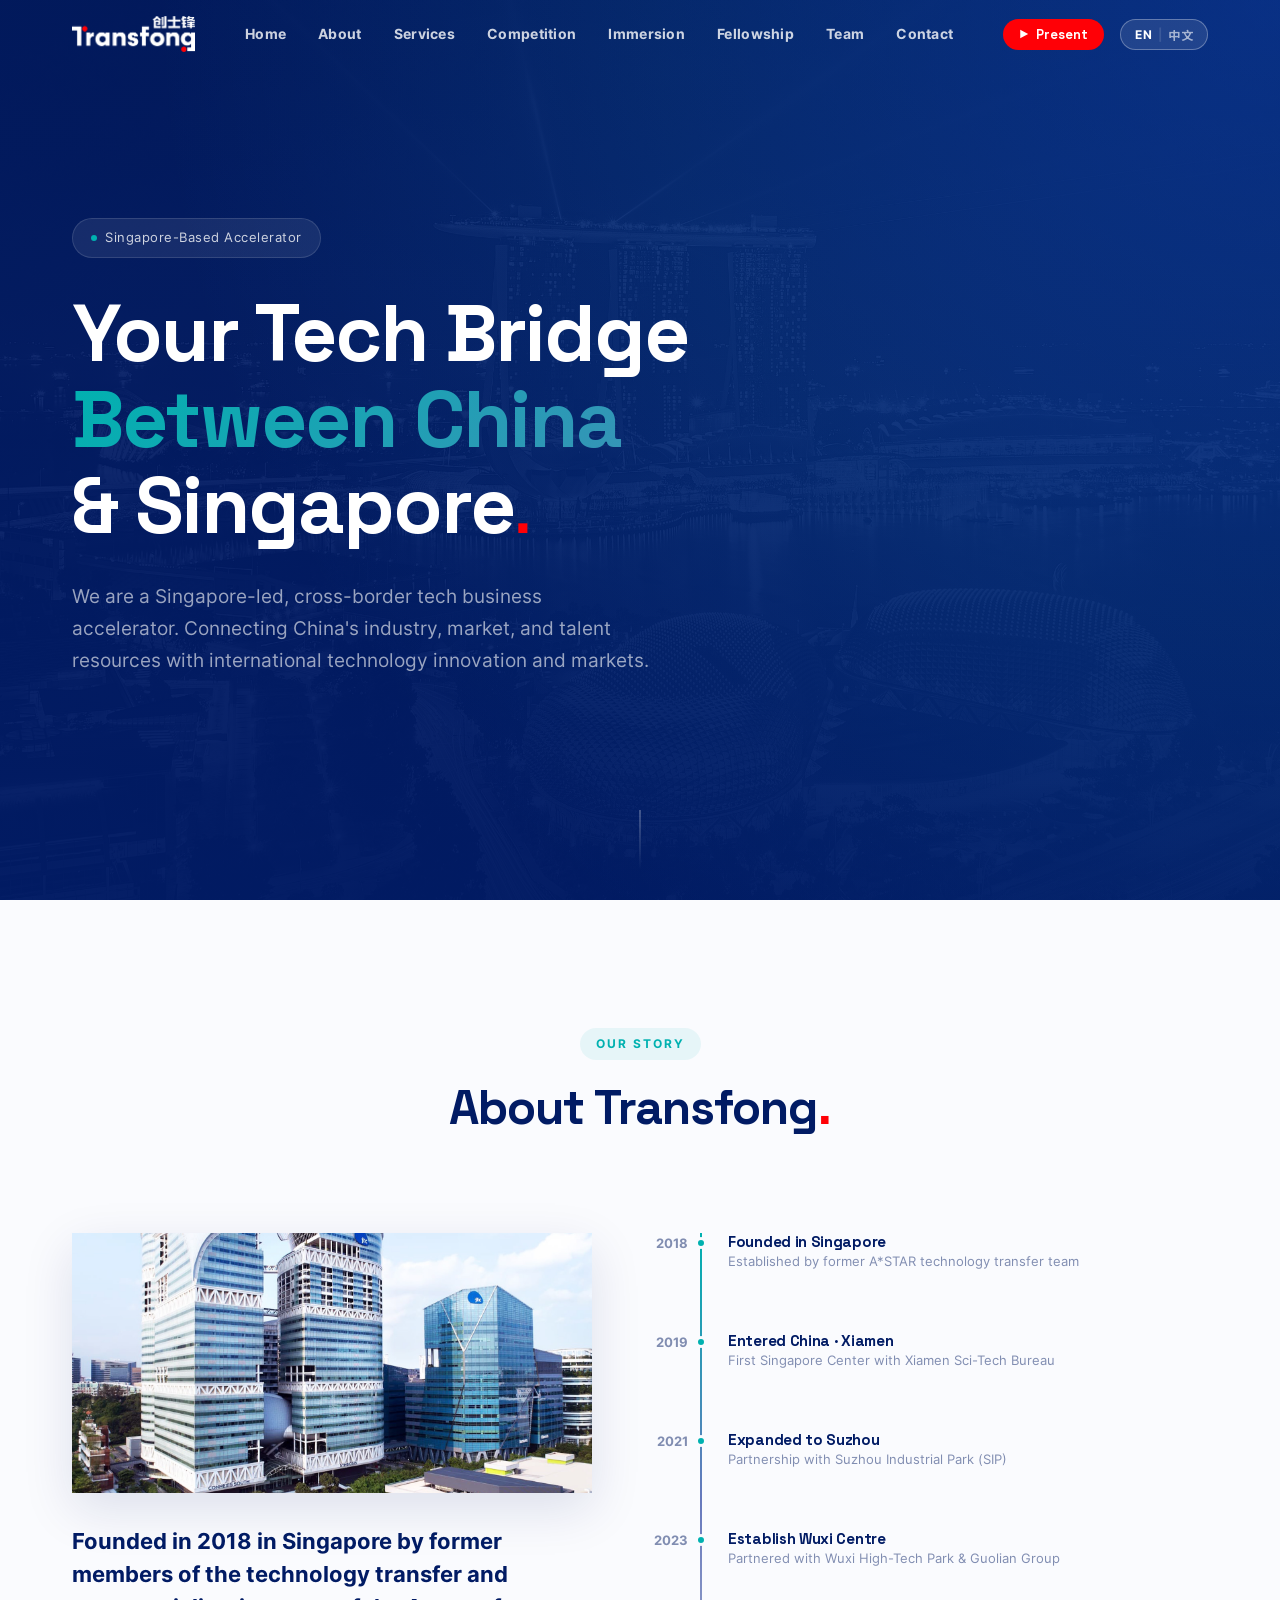
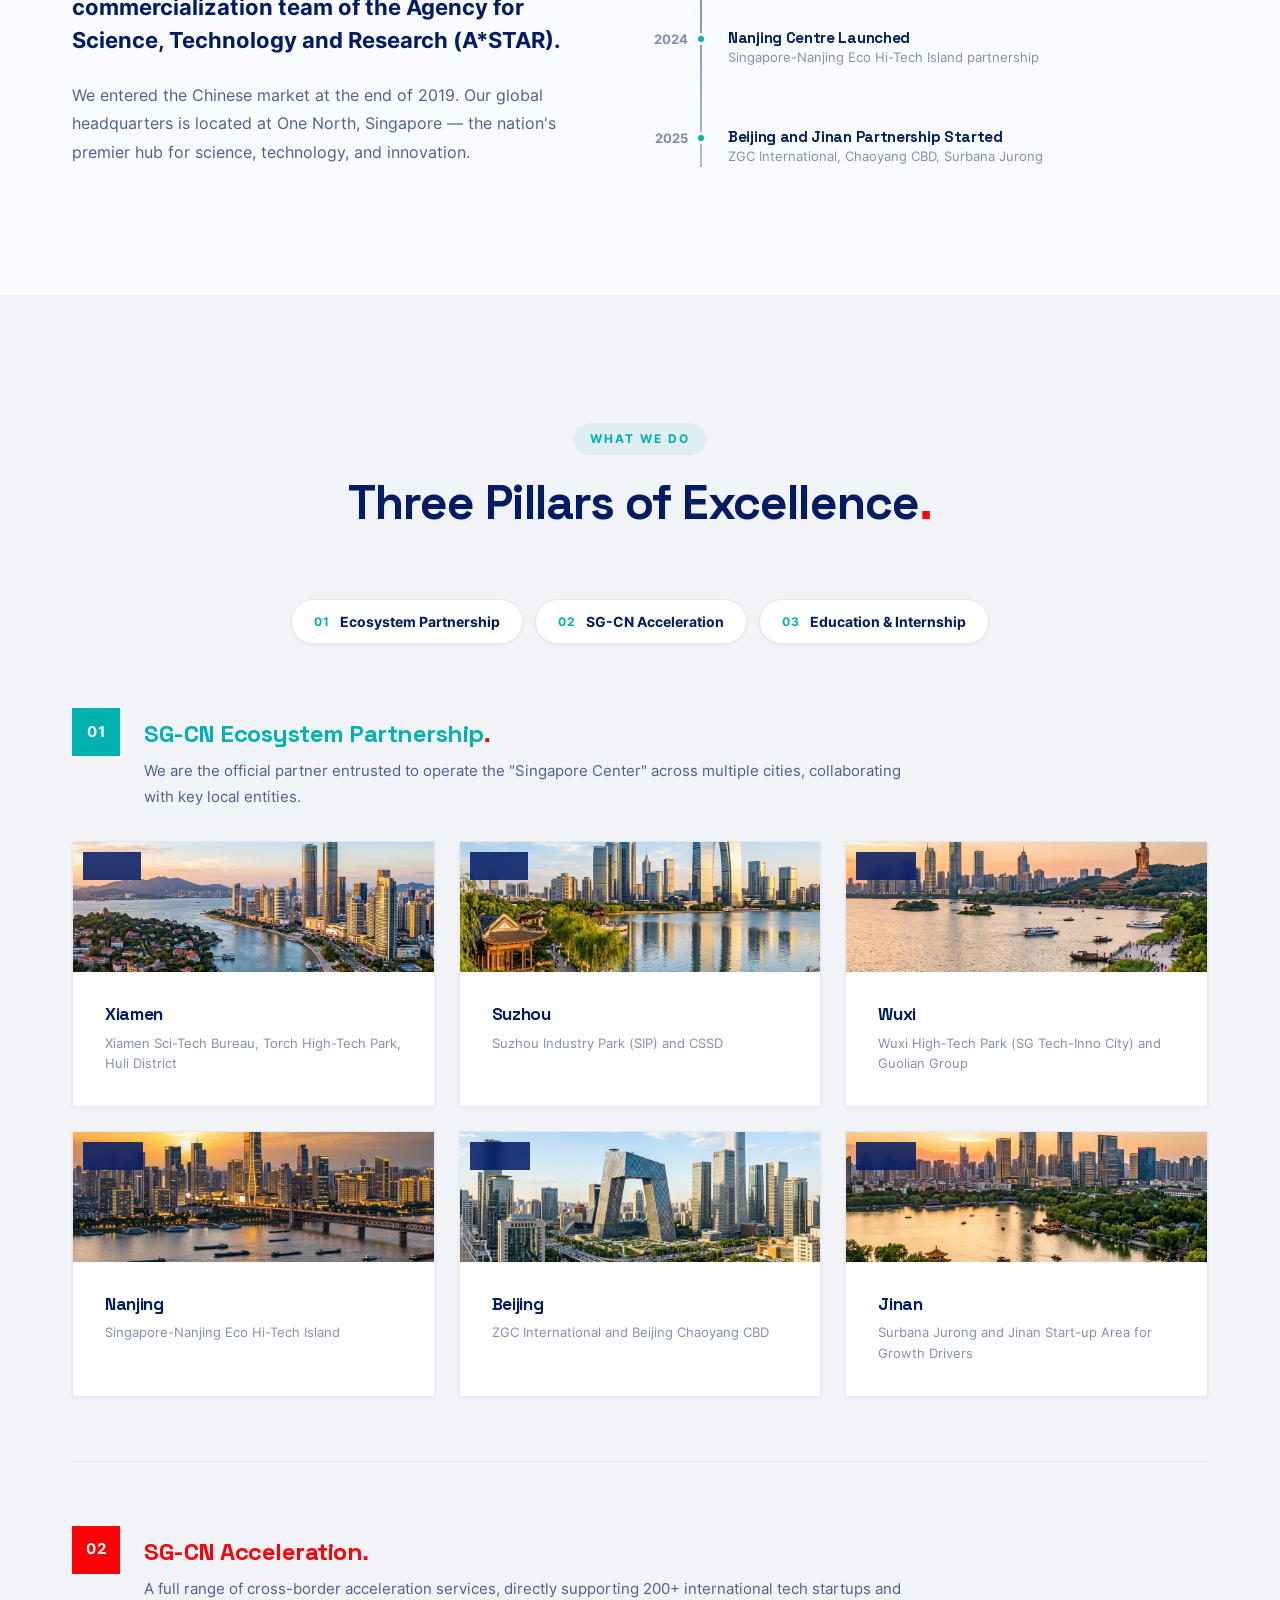
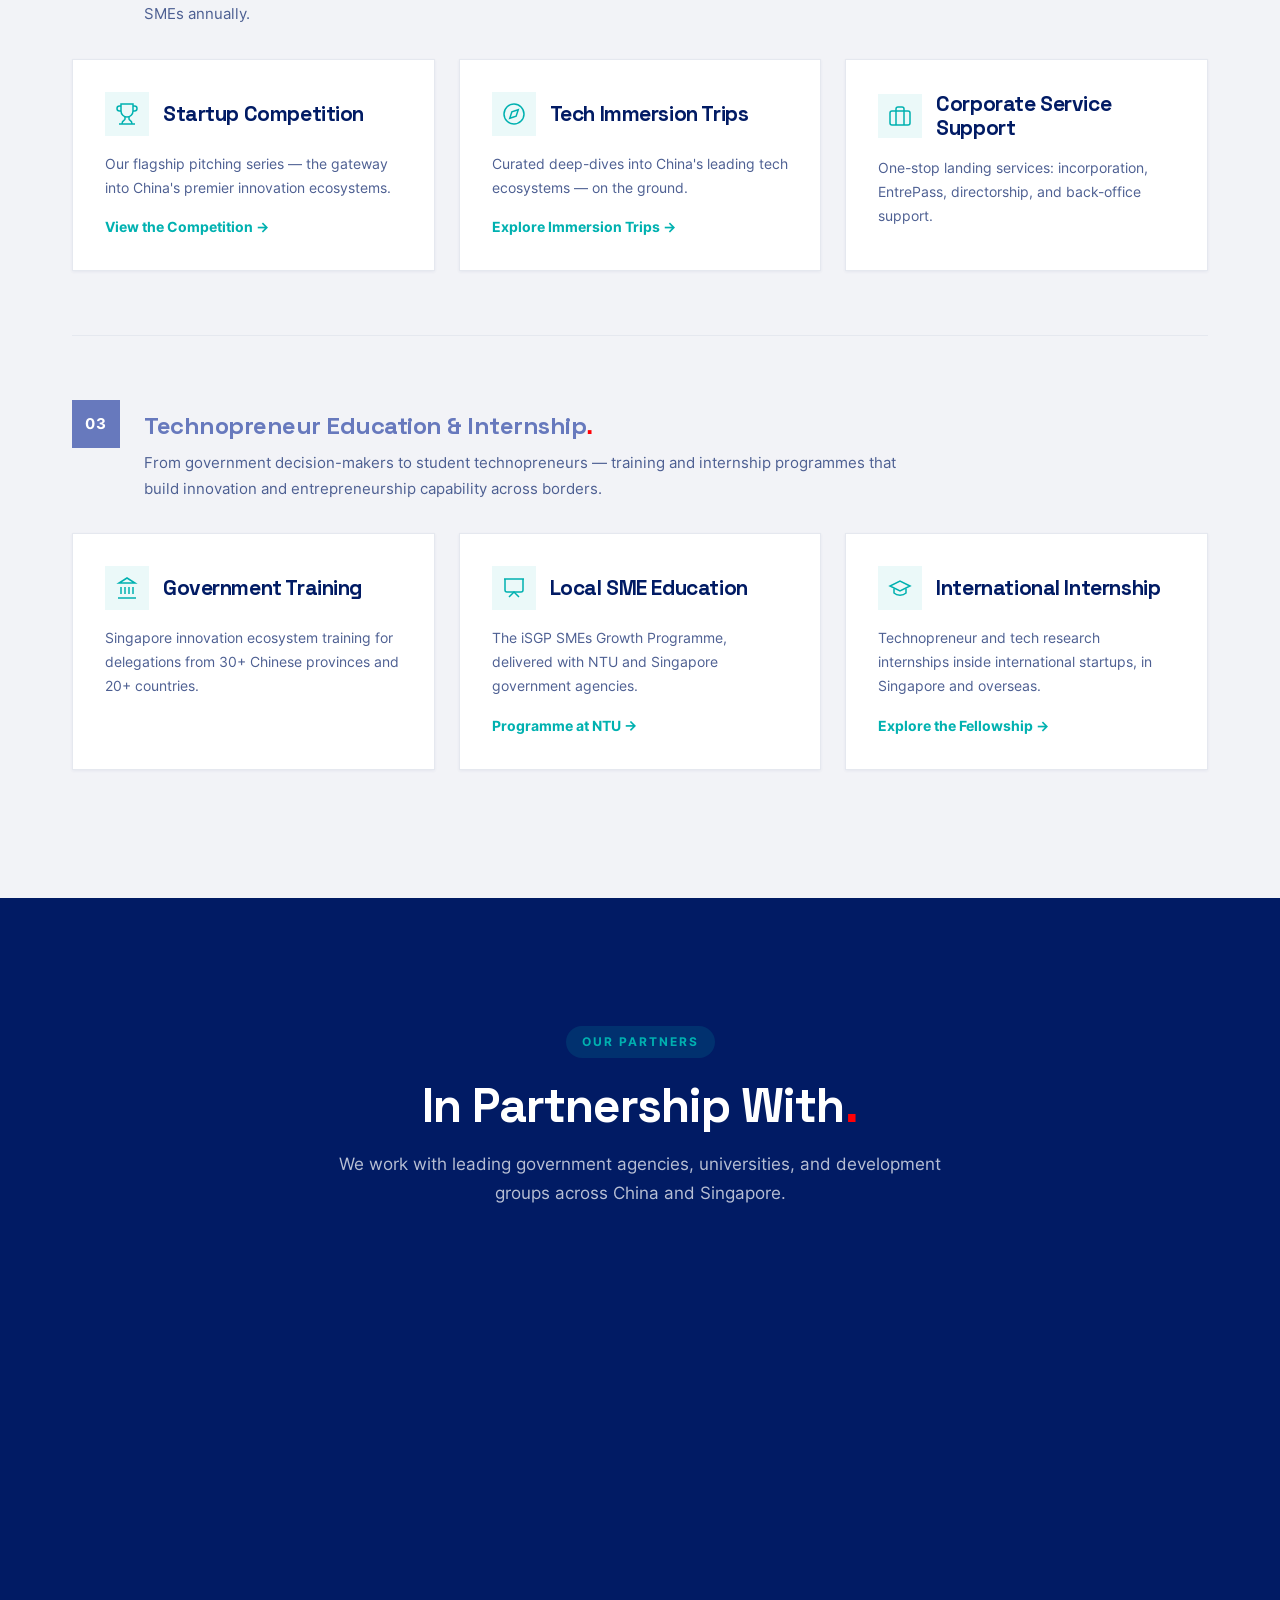
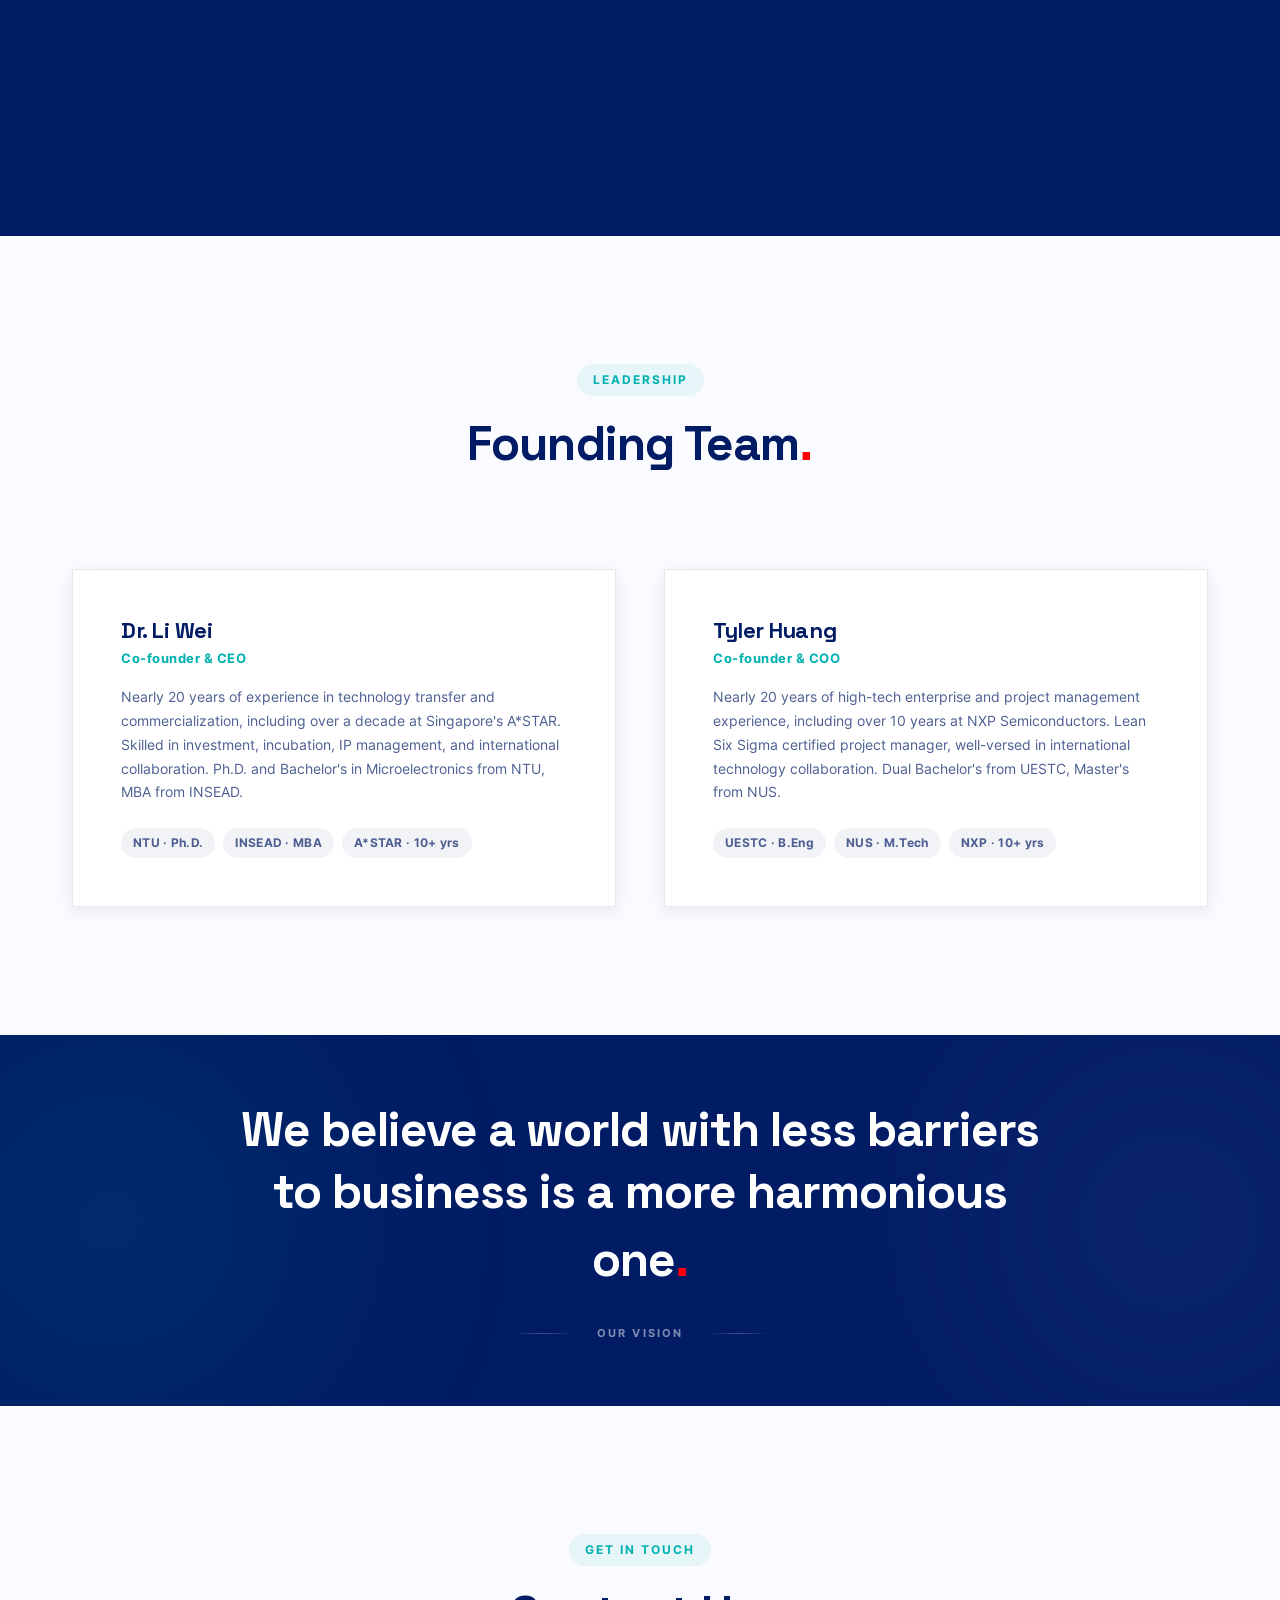
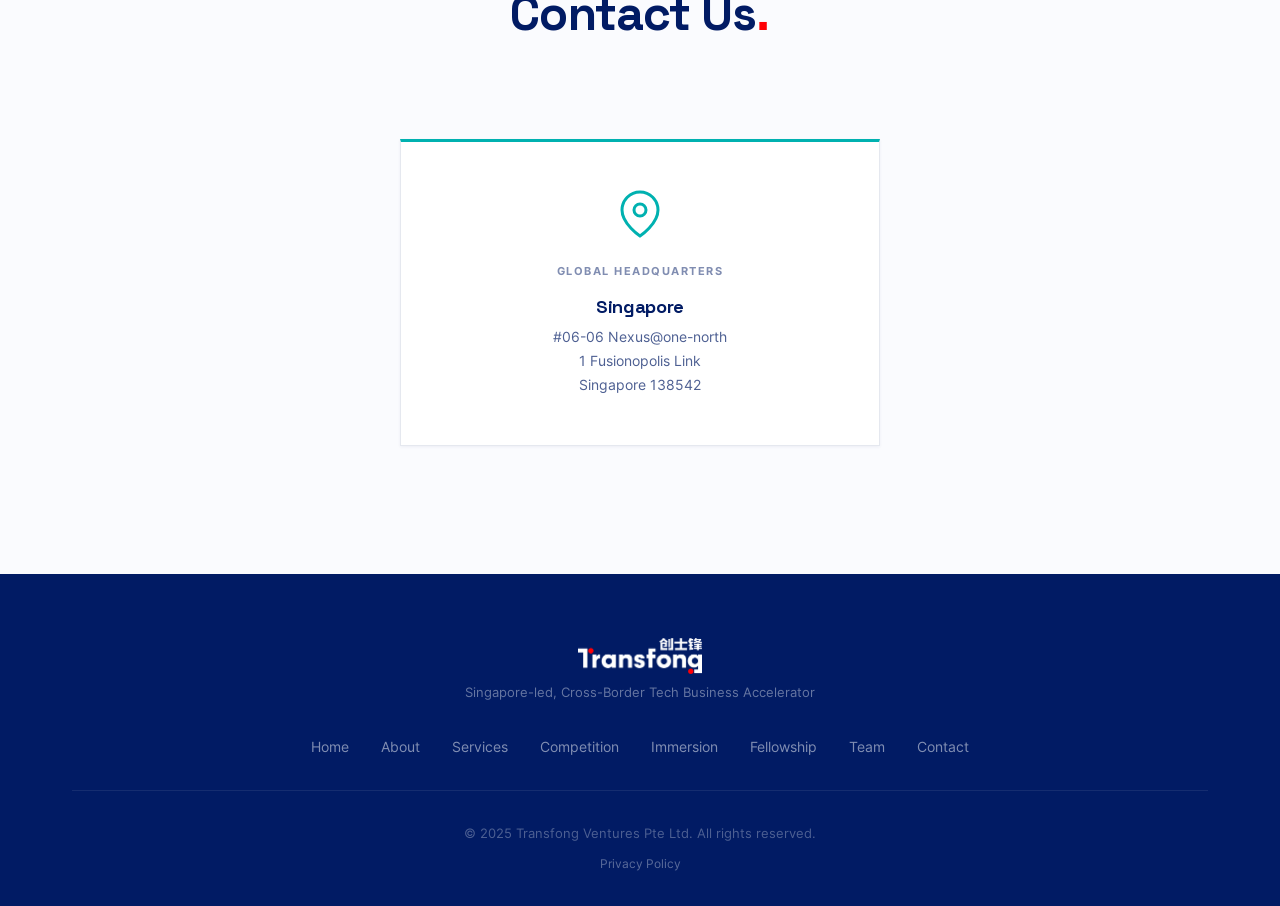
==== commit 1b898a45: "Sharp-corner cards and double-width accent bars (site + slides) Corners: --radius-sm/md/lg/xl are no" ====
--- a/index.html
+++ b/index.html
@@ -161,12 +161,12 @@
         #services .wwd-pillar { margin-top: var(--space-3xl); }
         #services .wwd-pillar + .wwd-pillar { margin-top: var(--space-3xl); padding-top: var(--space-3xl); border-top: 1px solid var(--border-light); }
         #services .wwd-pillar-head { display: flex; gap: var(--space-lg); align-items: flex-start; margin-bottom: var(--space-xl); max-width: 860px; }
-        #services .wwd-pillar-num { flex-shrink: 0; width: 48px; height: 48px; display: flex; align-items: center; justify-content: center; background: var(--navy); color: var(--white); font-size: 15px; font-weight: 700; letter-spacing: 1px; border-radius: 14px; }
+        #services .wwd-pillar-num { flex-shrink: 0; width: 48px; height: 48px; display: flex; align-items: center; justify-content: center; background: var(--navy); color: var(--white); font-size: 15px; font-weight: 700; letter-spacing: 1px; border-radius: 0; }
         #services .wwd-pillar-head h3 { font-size: 24px; font-weight: 700; color: var(--navy); letter-spacing: -0.5px; line-height: 1.25; margin: 9px 0 8px; }
         #services .wwd-pillar-head p { font-size: 15px; color: var(--text-secondary); line-height: 1.7; }
         #services .wwd-grid { display: grid; grid-template-columns: repeat(3, 1fr); gap: var(--space-lg); }
-        #services .wwd-card { display: flex; flex-direction: column; position: relative; overflow: hidden; background: var(--white); border: 1px solid var(--border-light); border-radius: var(--radius-lg); box-shadow: var(--shadow-sm); transition: all var(--duration-normal) var(--ease-out); }
-        #services .wwd-card::before { content: ''; position: absolute; top: 0; left: 0; right: 0; height: 3px; background: linear-gradient(90deg, var(--teal), var(--purple)); transform: scaleX(0); transform-origin: left; transition: transform var(--duration-normal) var(--ease-out); z-index: 1; }
+        #services .wwd-card { display: flex; flex-direction: column; position: relative; overflow: hidden; background: var(--white); border: 1px solid var(--border-light); border-radius: 0; box-shadow: var(--shadow-sm); transition: all var(--duration-normal) var(--ease-out); }
+        #services .wwd-card::before { content: ''; position: absolute; top: 0; left: 0; right: 0; height: 6px; background: linear-gradient(90deg, var(--teal), var(--purple)); transform: scaleX(0); transform-origin: left; transition: transform var(--duration-normal) var(--ease-out); z-index: 1; }
         #services .wwd-card:hover { transform: translateY(-4px); box-shadow: var(--shadow-lg); }
         #services .wwd-card:hover::before { transform: scaleX(1); }
         #services .wwd-city-photo { position: relative; height: 130px; overflow: hidden; }
@@ -177,12 +177,12 @@
         #services .wwd-card-body h4 { font-size: 17px; font-weight: 700; color: var(--navy); margin-bottom: var(--space-sm); }
         #services .wwd-card-body p { font-size: 14px; color: var(--text-secondary); line-height: 1.7; }
         #services .wwd-city .wwd-card-body p { font-size: 13px; color: var(--text-light); line-height: 1.6; }
-        #services .wwd-icon { width: 44px; height: 44px; padding: 10px; background: rgba(0, 177, 176, 0.08); border-radius: var(--radius-md); color: var(--teal); margin-bottom: var(--space-md); }
+        #services .wwd-icon { width: 44px; height: 44px; padding: 10px; background: rgba(0, 177, 176, 0.08); border-radius: 0; color: var(--teal); margin-bottom: var(--space-md); }
         #services .wwd-icon svg { width: 100%; height: 100%; }
         #services .wwd-sub { font-size: 12px; font-weight: 700; color: var(--teal); letter-spacing: 0.5px; margin-bottom: 6px; }
         #services .wwd-link { margin-top: auto; padding-top: var(--space-md); font-size: 14px; font-weight: 700; color: var(--teal); align-self: flex-start; }
         #services .wwd-link:hover { text-decoration: underline; }
-        #services .wwd-link:focus-visible { outline: 2px solid var(--teal); outline-offset: 2px; border-radius: 4px; }
+        #services .wwd-link:focus-visible { outline: 2px solid var(--teal); outline-offset: 2px; border-radius: 0; }
         #services .wwd-card-head { display: flex; align-items: center; gap: 14px; margin-bottom: var(--space-md); }
         #services .wwd-card-head .wwd-icon { margin-bottom: 0; flex-shrink: 0; }
         #services .wwd-card-head h4 { font-size: 21px; font-weight: 700; color: var(--navy); line-height: 1.15; margin-bottom: 0; }
--- a/styles.css
+++ b/styles.css
@@ -108,10 +108,12 @@
     --space-5xl: 8rem;
 
     /* Border Radius */
-    --radius-sm: 6px;
-    --radius-md: 10px;
-    --radius-lg: 16px;
-    --radius-xl: 24px;
+    /* Sharp-corner design: cards/panels/chips are square.
+       --radius-full stays for pills (buttons, labels, toggles). */
+    --radius-sm: 0;
+    --radius-md: 0;
+    --radius-lg: 0;
+    --radius-xl: 0;
     --radius-full: 9999px;
 
     /* Shadows */
@@ -224,7 +226,7 @@
     width: 36px;
     height: 36px;
     background: var(--navy);
-    border-radius: var(--radius-sm);
+    border-radius: 0;
     display: flex;
     align-items: center;
     justify-content: center;
@@ -373,7 +375,7 @@
     width: 100%;
     height: 2px;
     background: var(--navy);
-    border-radius: 2px;
+    border-radius: 0;
     transition: all var(--duration-fast) var(--ease-out);
 }
 
@@ -635,7 +637,7 @@
     color: var(--navy);
     background: var(--white);
     padding: 2px 10px;
-    border-radius: 12px;
+    border-radius: 0;
     box-shadow: 0 2px 8px rgba(0,0,0,0.15);
     margin-top: -12px;
     z-index: 2;
@@ -646,7 +648,7 @@
     background: var(--white);
     color: var(--navy);
     padding: 14px 24px;
-    border-radius: 24px;
+    border-radius: 0;
     font-size: 16px;
     font-weight: 700;
     box-shadow: 0 4px 20px rgba(0,0,0,0.15);
@@ -739,7 +741,7 @@
     padding: var(--space-xl);
     background: rgba(255, 255, 255, 0.04);
     border: 1px solid rgba(255, 255, 255, 0.08);
-    border-radius: var(--radius-lg);
+    border-radius: 0;
     transition: all var(--duration-normal) var(--ease-out);
     backdrop-filter: blur(10px);
 }
@@ -839,7 +841,7 @@
     position: relative;
     width: 100%;
     height: 300px;
-    border-radius: var(--radius-xl);
+    border-radius: 0;
     overflow: hidden;
     margin-bottom: var(--space-3xl);
     box-shadow: var(--shadow-xl);
@@ -857,7 +859,7 @@
     right: 24px;
     background: rgba(255, 255, 255, 0.95);
     padding: 10px 20px;
-    border-radius: var(--radius-md);
+    border-radius: 0;
     backdrop-filter: blur(10px);
     box-shadow: 0 4px 20px rgba(0, 0, 0, 0.15);
 }
@@ -884,7 +886,7 @@
 
 .about-connexis-img {
     position: relative;
-    border-radius: var(--radius-xl);
+    border-radius: 0;
     overflow: hidden;
     box-shadow: var(--shadow-xl);
     flex: 0 0 auto;
@@ -911,7 +913,7 @@
     right: 16px;
     background: rgba(255, 255, 255, 0.95);
     padding: 8px 16px;
-    border-radius: var(--radius-md);
+    border-radius: 0;
     backdrop-filter: blur(10px);
     box-shadow: 0 4px 20px rgba(0, 0, 0, 0.15);
 }
@@ -964,7 +966,7 @@
     bottom: 0;
     width: 2px;
     background: linear-gradient(to bottom, var(--teal), var(--purple), var(--navy-30));
-    border-radius: 2px;
+    border-radius: 0;
 }
 
 .timeline-item {
@@ -1037,7 +1039,7 @@
     margin-bottom: var(--space-2xl);
     padding: 4px;
     background: var(--white);
-    border-radius: var(--radius-lg);
+    border-radius: 0;
     box-shadow: var(--shadow-sm);
 }
 
@@ -1048,7 +1050,7 @@
     justify-content: center;
     gap: var(--space-sm);
     padding: 18px var(--space-lg);
-    border-radius: var(--radius-md);
+    border-radius: 0;
     font-size: 18px;
     font-weight: 700;
     color: var(--text-secondary);
@@ -1098,7 +1100,7 @@
     margin-bottom: var(--space-2xl);
     padding: var(--space-2xl);
     background: var(--white);
-    border-radius: var(--radius-lg);
+    border-radius: 0;
     box-shadow: var(--shadow-sm);
 }
 
@@ -1109,7 +1111,7 @@
     color: var(--teal);
     padding: 10px;
     background: rgba(0, 177, 176, 0.08);
-    border-radius: var(--radius-md);
+    border-radius: 0;
 }
 
 .pillar-header-row h3 {
@@ -1134,7 +1136,7 @@
 
 .city-card {
     background: var(--white);
-    border-radius: var(--radius-lg);
+    border-radius: 0;
     box-shadow: var(--shadow-sm);
     border: 1px solid var(--border-light);
     transition: all var(--duration-normal) var(--ease-out);
@@ -1169,7 +1171,7 @@
     top: 0;
     left: 0;
     right: 0;
-    height: 3px;
+    height: 6px;
     background: linear-gradient(90deg, var(--teal), var(--purple));
     transform: scaleX(0);
     transform-origin: left;
@@ -1216,7 +1218,7 @@
 .accel-card {
     padding: var(--space-2xl);
     background: var(--white);
-    border-radius: var(--radius-lg);
+    border-radius: 0;
     box-shadow: var(--shadow-sm);
     border: 1px solid var(--border-light);
     transition: all var(--duration-normal) var(--ease-out);
@@ -1233,7 +1235,7 @@
     height: 48px;
     padding: 10px;
     background: rgba(0, 177, 176, 0.08);
-    border-radius: var(--radius-md);
+    border-radius: 0;
     color: var(--teal);
     margin-bottom: var(--space-lg);
 }
@@ -1274,7 +1276,7 @@
 
 .training-card {
     padding: var(--space-2xl);
-    border-radius: var(--radius-lg);
+    border-radius: 0;
     position: relative;
     overflow: hidden;
     transition: all var(--duration-normal) var(--ease-out);
@@ -1421,7 +1423,7 @@
 
 .team-card {
     background: var(--white);
-    border-radius: var(--radius-xl);
+    border-radius: 0;
     overflow: hidden;
     box-shadow: var(--shadow-md);
     border: 1px solid var(--border-light);
@@ -1448,7 +1450,7 @@
 .team-photo-wrap {
     width: 180px;
     height: 220px;
-    border-radius: var(--radius-lg) var(--radius-lg) 0 0;
+    border-radius: 0;
     overflow: hidden;
     position: relative;
     z-index: 1;
@@ -1627,7 +1629,7 @@
 
 .contact-card {
     padding: var(--space-2xl);
-    border-radius: var(--radius-lg);
+    border-radius: 0;
     background: var(--white);
     border: 1px solid var(--border-light);
     box-shadow: var(--shadow-sm);
@@ -2084,7 +2086,7 @@
 .accel-promo-card {
     background: rgba(255, 255, 255, 0.04);
     border: 1px solid rgba(255, 255, 255, 0.08);
-    border-radius: var(--radius-lg);
+    border-radius: 0;
     padding: 0;
     position: relative;
     overflow: hidden;
@@ -2131,7 +2133,7 @@
     top: 0;
     left: 0;
     right: 0;
-    height: 4px;
+    height: 8px;
 }
 
 .accel-promo-card--teal .accel-promo-card-accent { background: var(--teal); }
@@ -2248,7 +2250,7 @@
 .lang-toggle:focus-visible {
     outline: 2px solid var(--teal);
     outline-offset: 3px;
-    border-radius: var(--radius-sm);
+    border-radius: 0;
 }
 
 /* Cursor: Pointer on all clickable elements */
@@ -2276,7 +2278,7 @@
     padding: 12px 24px;
     background: var(--navy);
     color: var(--white);
-    border-radius: var(--radius-md);
+    border-radius: 0;
     font-size: 14px;
     font-weight: 700;
     z-index: 9999;
@@ -2346,7 +2348,7 @@
 .partner-card:focus-visible {
     outline: 2px solid var(--teal);
     outline-offset: 3px;
-    border-radius: var(--radius-lg);
+    border-radius: 0;
 }
 
 .partner-card-front,
@@ -2357,7 +2359,7 @@
     align-items: center;
     justify-content: center;
     padding: var(--space-md);
-    border-radius: var(--radius-lg);
+    border-radius: 0;
     backface-visibility: hidden;
     -webkit-backface-visibility: hidden;
 }
--- a/deck.css
+++ b/deck.css
@@ -143,7 +143,7 @@
     left: 0;
     right: 0;
     bottom: 0;
-    height: 8px;
+    height: 16px;
     background: var(--tf-red);
 }
 
@@ -299,7 +299,7 @@
     position: relative;
     background: #fff;
     border: 1px solid var(--border-subtle);
-    border-radius: 14px;
+    border-radius: 0;
     padding: 28px;
     box-shadow: var(--shadow-sm);
     overflow: hidden;
@@ -311,7 +311,7 @@
     top: 0;
     left: 0;
     right: 0;
-    height: 4px;
+    height: 8px;
     background: var(--tf-red);
 }
 
@@ -322,7 +322,7 @@
     color: var(--tf-navy);
     width: 48px;
     height: 48px;
-    border-radius: 8px;
+    border-radius: 0;
     background: var(--tf-blue-05);
     display: flex;
     align-items: center;
@@ -423,7 +423,7 @@
     display: flex;
     flex-direction: column;
     padding: 24px 22px;
-    border-radius: 14px;
+    border-radius: 0;
     overflow: hidden;
     backface-visibility: hidden;
     -webkit-backface-visibility: hidden;
@@ -448,7 +448,7 @@
     top: 0;
     left: 0;
     right: 0;
-    height: 4px;
+    height: 8px;
     background: var(--tf-red);
 }
 
@@ -508,7 +508,7 @@
 
 .tf-flip-vision {
     background: rgba(255, 255, 255, 0.08);
-    border-radius: 10px;
+    border-radius: 0;
     padding: 14px 16px;
     margin-bottom: 14px;
 }
@@ -564,7 +564,7 @@
     align-items: center;
     justify-content: center;
     padding: 14px;
-    border-radius: 14px;
+    border-radius: 0;
     backface-visibility: hidden;
     -webkit-backface-visibility: hidden;
     text-align: center;
@@ -732,7 +732,7 @@
     width: 100%;
     height: 100%;
     object-fit: cover;
-    border-radius: 14px;
+    border-radius: 0;
     display: block;
 }
 
@@ -814,7 +814,7 @@
 
 .tf-next-card {
     border: 1px solid var(--tf-red);
-    border-radius: 14px;
+    border-radius: 0;
     padding: 16px 20px;
     background: rgba(255, 0, 6, 0.04);
 }
@@ -883,7 +883,7 @@
     width: 96px;
     height: 72px;
     object-fit: cover;
-    border-radius: 10px;
+    border-radius: 0;
     flex-shrink: 0;
 }
 
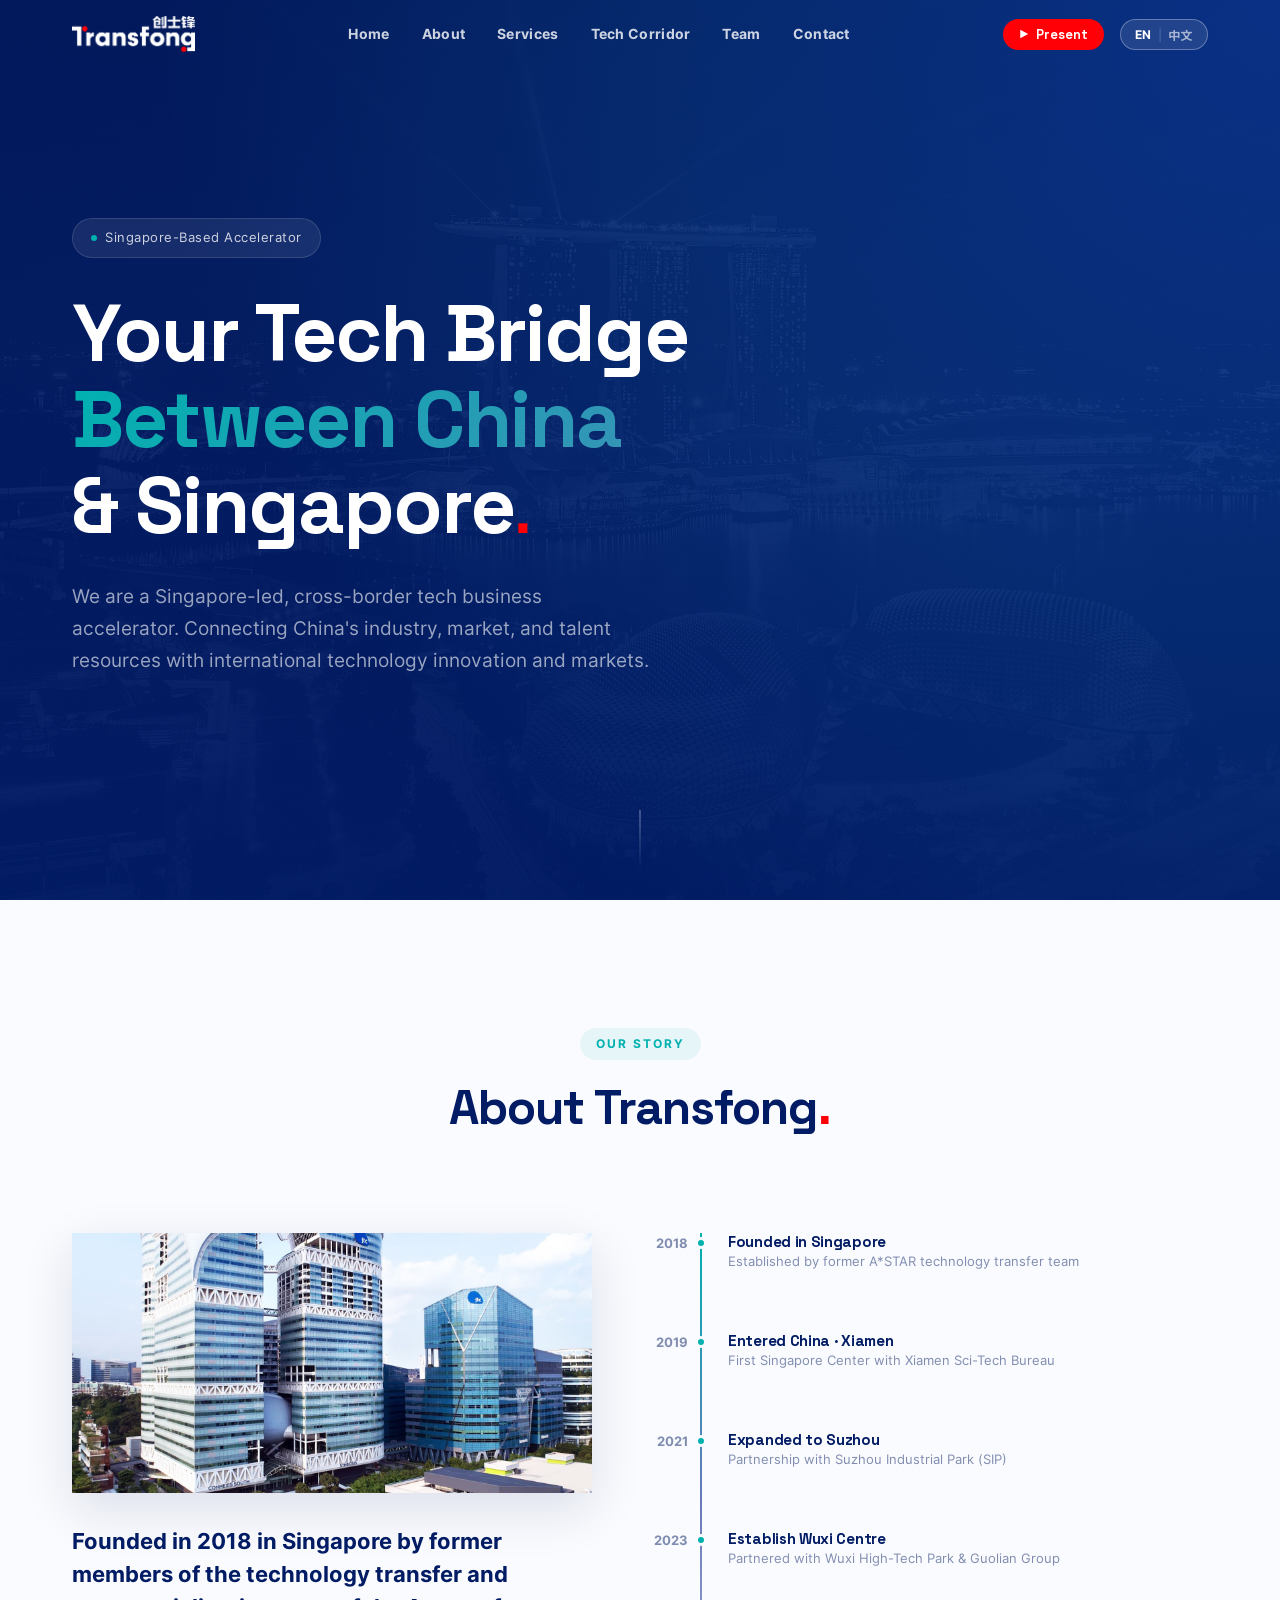
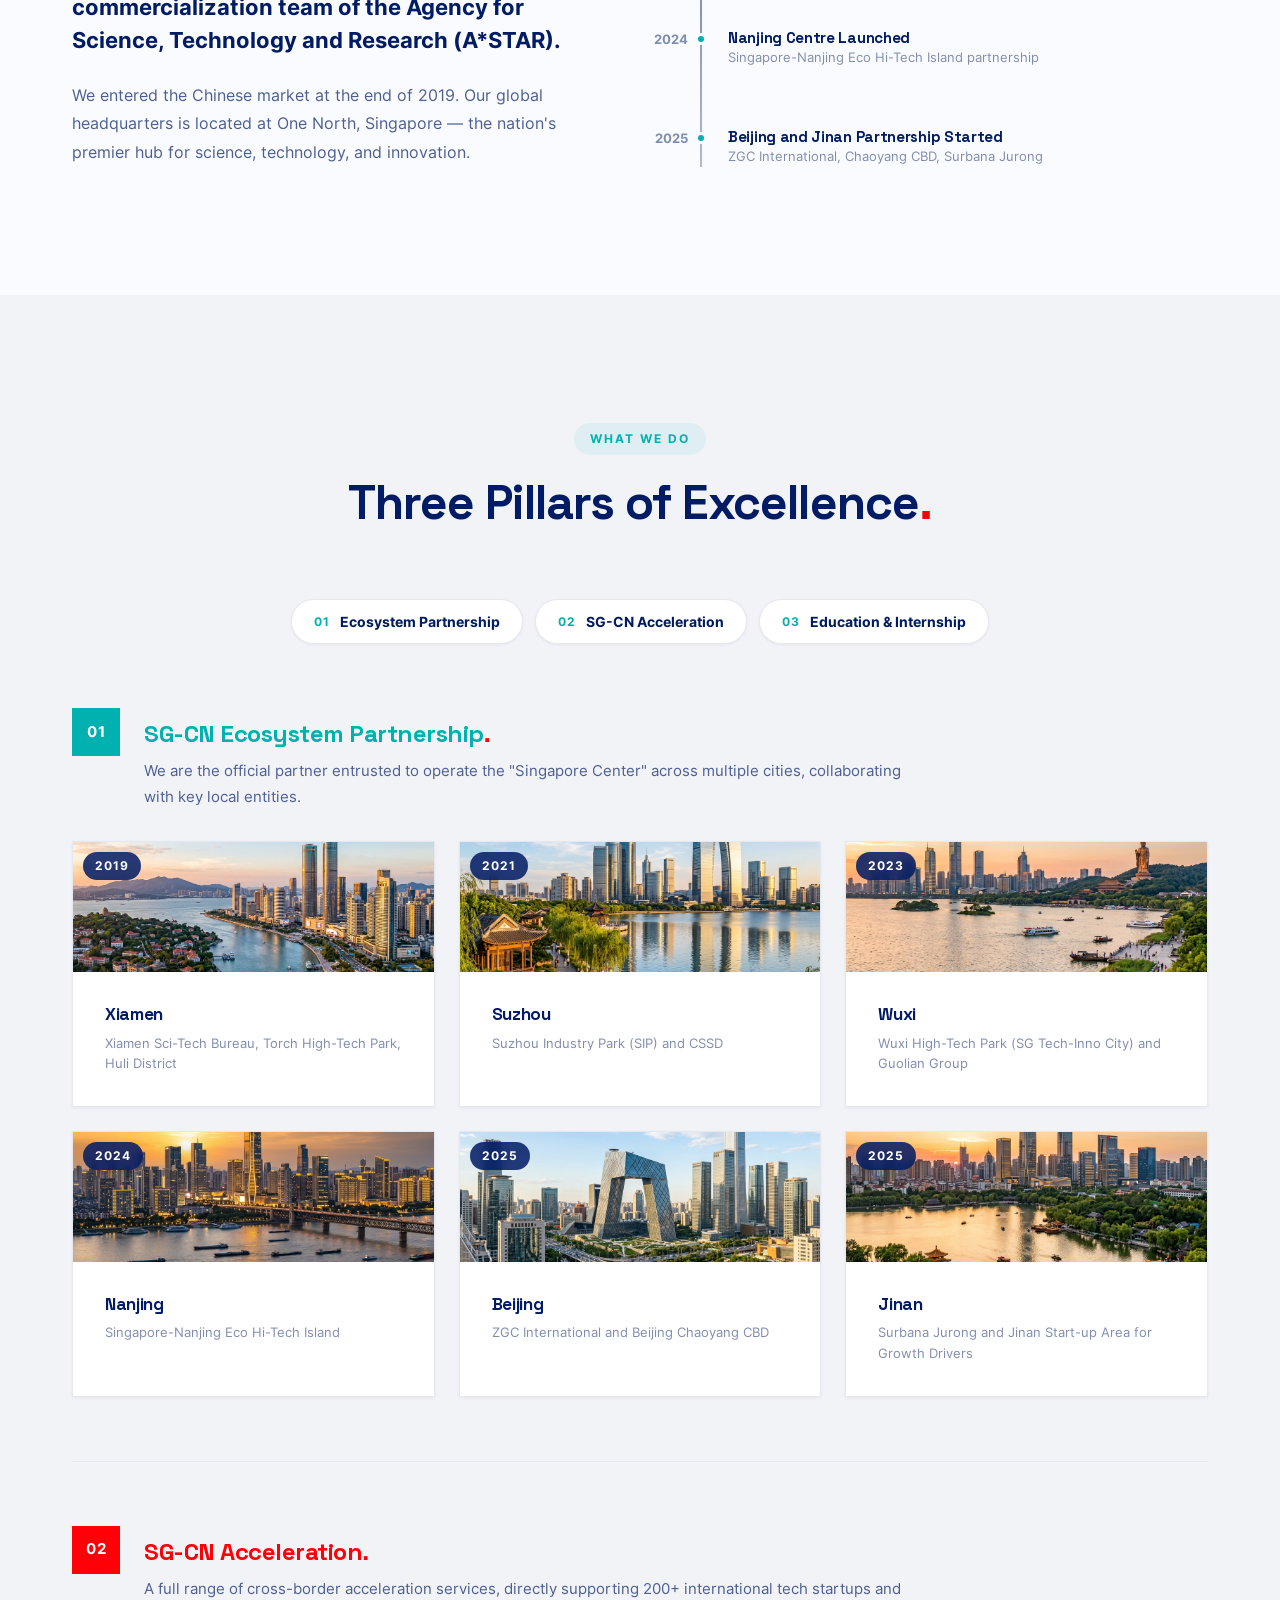
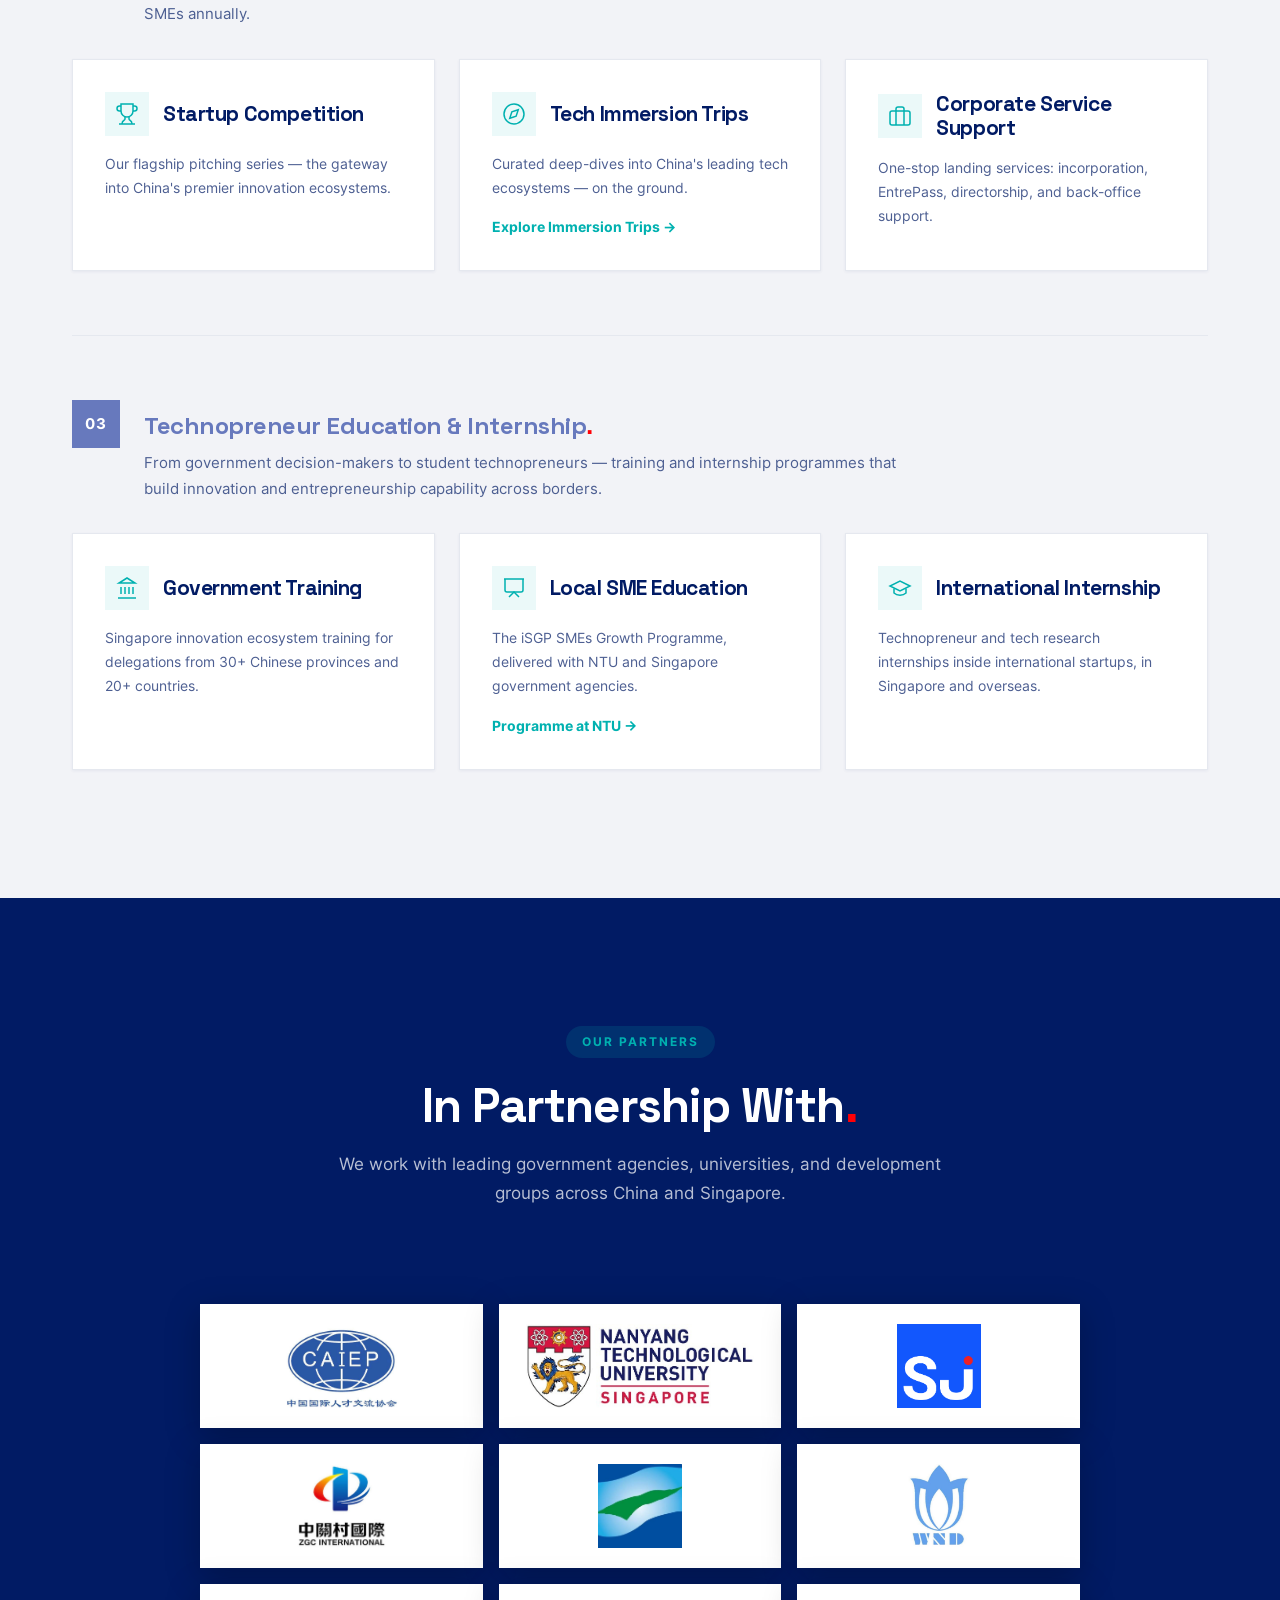
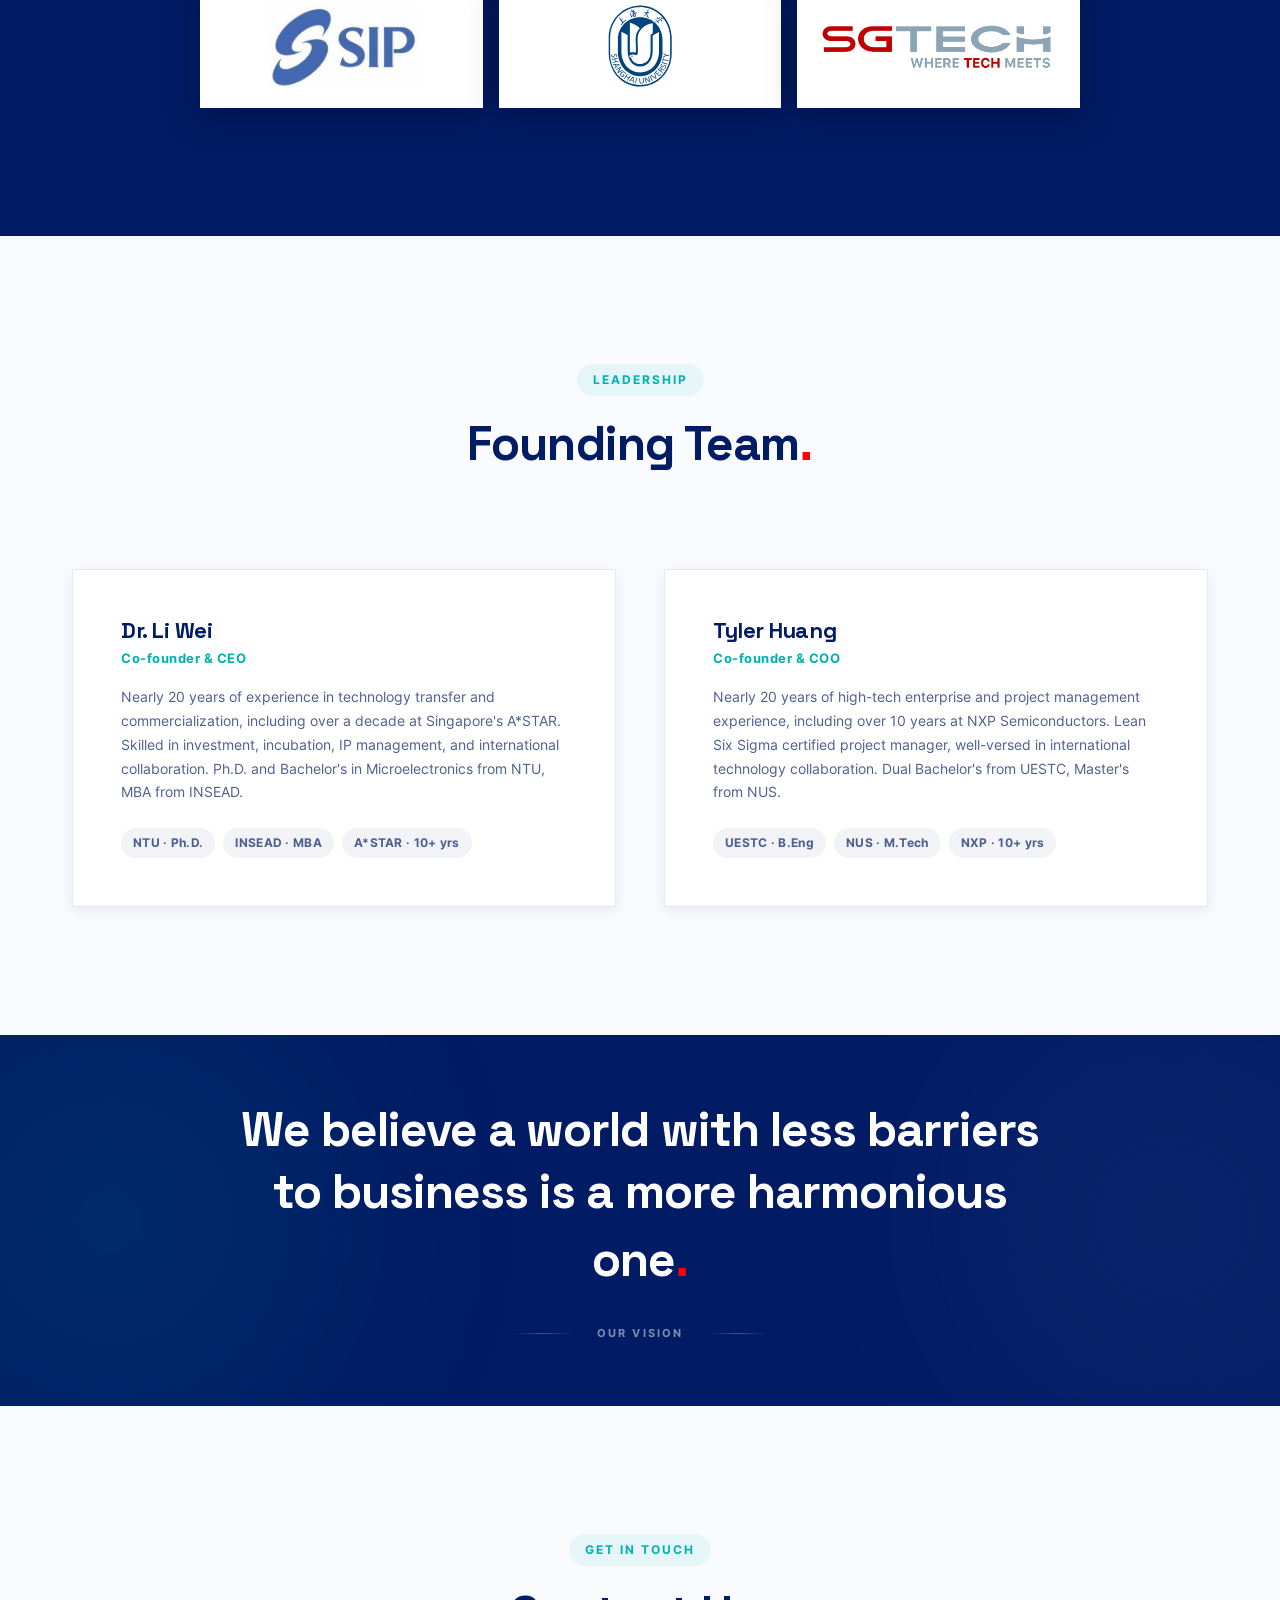
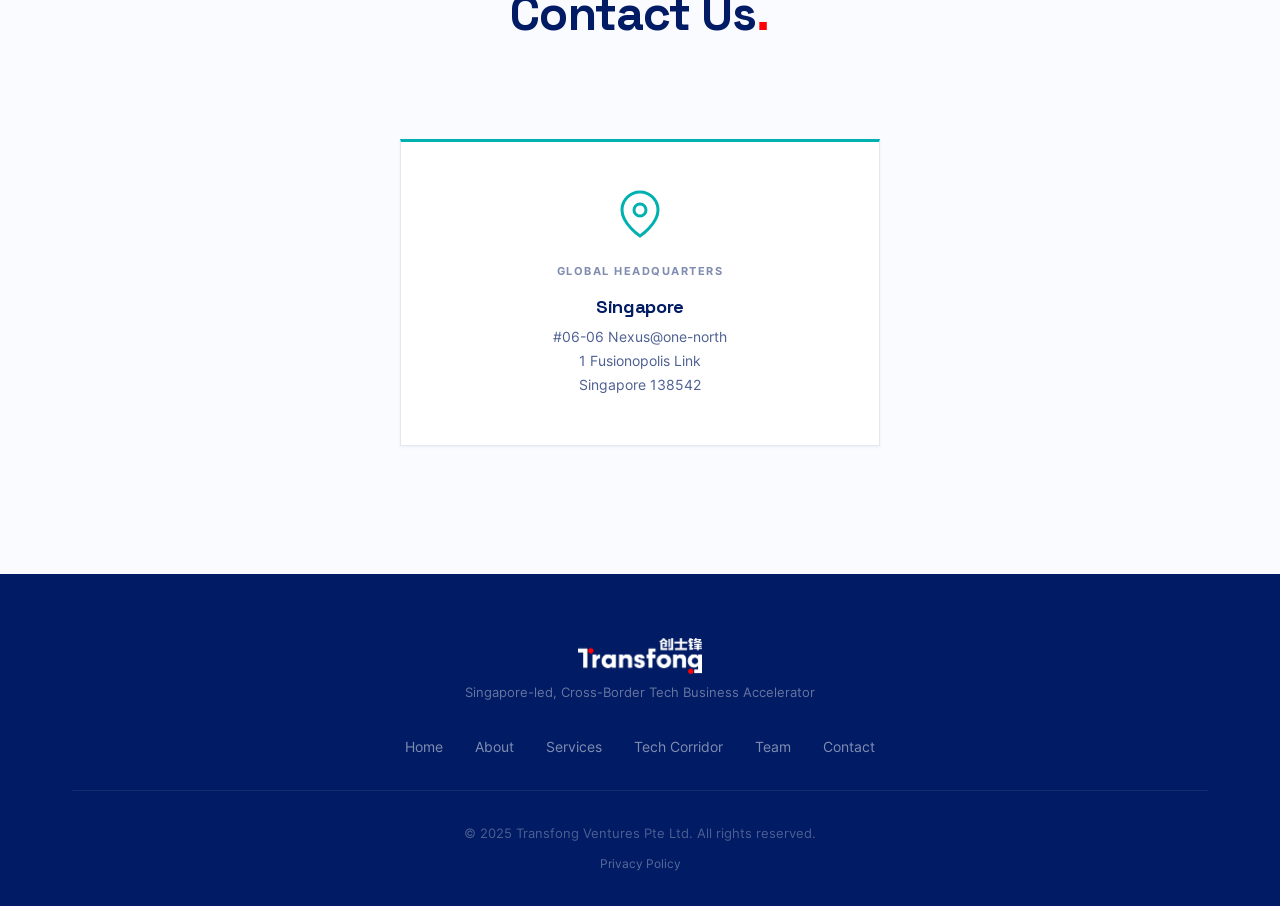
==== commit 0077568a: "Menu: replace Competition/Immersion/Fellowship tabs with Tech Corridor link The China Tech Immersion" ====
--- a/index.html
+++ b/index.html
@@ -28,9 +28,7 @@
                 <a href="#hero" class="nav-link" data-en="Home" data-zh="首页">Home</a>
                 <a href="#about" class="nav-link" data-en="About" data-zh="关于我们">About</a>
                 <a href="#services" class="nav-link" data-en="Services" data-zh="核心业务">Services</a>
-                <a href="ai-acceleration.html" class="nav-link" data-en="Competition" data-zh="科创大赛">Competition</a>
-                <a href="ai-immersion.html" class="nav-link" data-en="Immersion" data-zh="沉浸考察">Immersion</a>
-                <a href="fellowship.html" class="nav-link" data-en="Fellowship" data-zh="英才计划">Fellowship</a>
+                <a href="https://techcorridor.global/" class="nav-link" target="_blank" rel="noopener" data-en="Tech Corridor" data-zh="Tech Corridor">Tech Corridor</a>
                 <a href="#team" class="nav-link" data-en="Team" data-zh="团队">Team</a>
                 <a href="#contact" class="nav-link" data-en="Contact" data-zh="联系我们">Contact</a>
             </div>
@@ -292,7 +290,6 @@
                                 <h4 data-en="Startup Competition" data-zh="科创大赛">Startup Competition</h4>
                             </div>
                             <p data-en="Our flagship pitching series — the gateway into China's premier innovation ecosystems." data-zh="旗舰路演大赛系列——通往中国顶级创新生态的入口。">Our flagship pitching series — the gateway into China's premier innovation ecosystems.</p>
-                            <a href="ai-acceleration.html" class="wwd-link" data-en="View the Competition →" data-zh="了解科创大赛 →">View the Competition →</a>
                         </div>
                     </div>
                     <div class="wwd-card wwd-reveal">
@@ -304,7 +301,7 @@
                                 <h4 data-en="Tech Immersion Trips" data-zh="科技沉浸考察">Tech Immersion Trips</h4>
                             </div>
                             <p data-en="Curated deep-dives into China's leading tech ecosystems — on the ground." data-zh="深入中国领先科技生态的精品实地考察。">Curated deep-dives into China's leading tech ecosystems — on the ground.</p>
-                            <a href="ai-immersion.html" class="wwd-link" data-en="Explore Immersion Trips →" data-zh="了解沉浸考察 →">Explore Immersion Trips →</a>
+                            <a href="https://techcorridor.global/" class="wwd-link" target="_blank" rel="noopener" data-en="Explore Immersion Trips →" data-zh="了解沉浸考察 →">Explore Immersion Trips →</a>
                         </div>
                     </div>
                     <div class="wwd-card wwd-reveal">
@@ -363,7 +360,6 @@
                                 <h4 data-en="International Internship" data-zh="国际实习">International Internship</h4>
                             </div>
                             <p data-en="Technopreneur and tech research internships inside international startups, in Singapore and overseas." data-zh="科创与科研项目实习——为学生提供进入国际科技创业公司的实习机会。">Technopreneur and tech research internships inside international startups, in Singapore and overseas.</p>
-                            <a href="fellowship.html" class="wwd-link" data-en="Explore the Fellowship →" data-zh="了解英才计划 →">Explore the Fellowship →</a>
                         </div>
                     </div>
                 </div>
@@ -552,9 +548,7 @@
                     <a href="#hero" data-en="Home" data-zh="首页">Home</a>
                     <a href="#about" data-en="About" data-zh="关于我们">About</a>
                     <a href="#services" data-en="Services" data-zh="核心业务">Services</a>
-                    <a href="ai-acceleration.html" data-en="Competition" data-zh="科创大赛">Competition</a>
-                    <a href="ai-immersion.html" data-en="Immersion" data-zh="沉浸考察">Immersion</a>
-                    <a href="fellowship.html" data-en="Fellowship" data-zh="英才计划">Fellowship</a>
+                    <a href="https://techcorridor.global/" target="_blank" rel="noopener" data-en="Tech Corridor" data-zh="Tech Corridor">Tech Corridor</a>
                     <a href="#team" data-en="Team" data-zh="团队">Team</a>
                     <a href="#contact" data-en="Contact" data-zh="联系我们">Contact</a>
                 </div>
